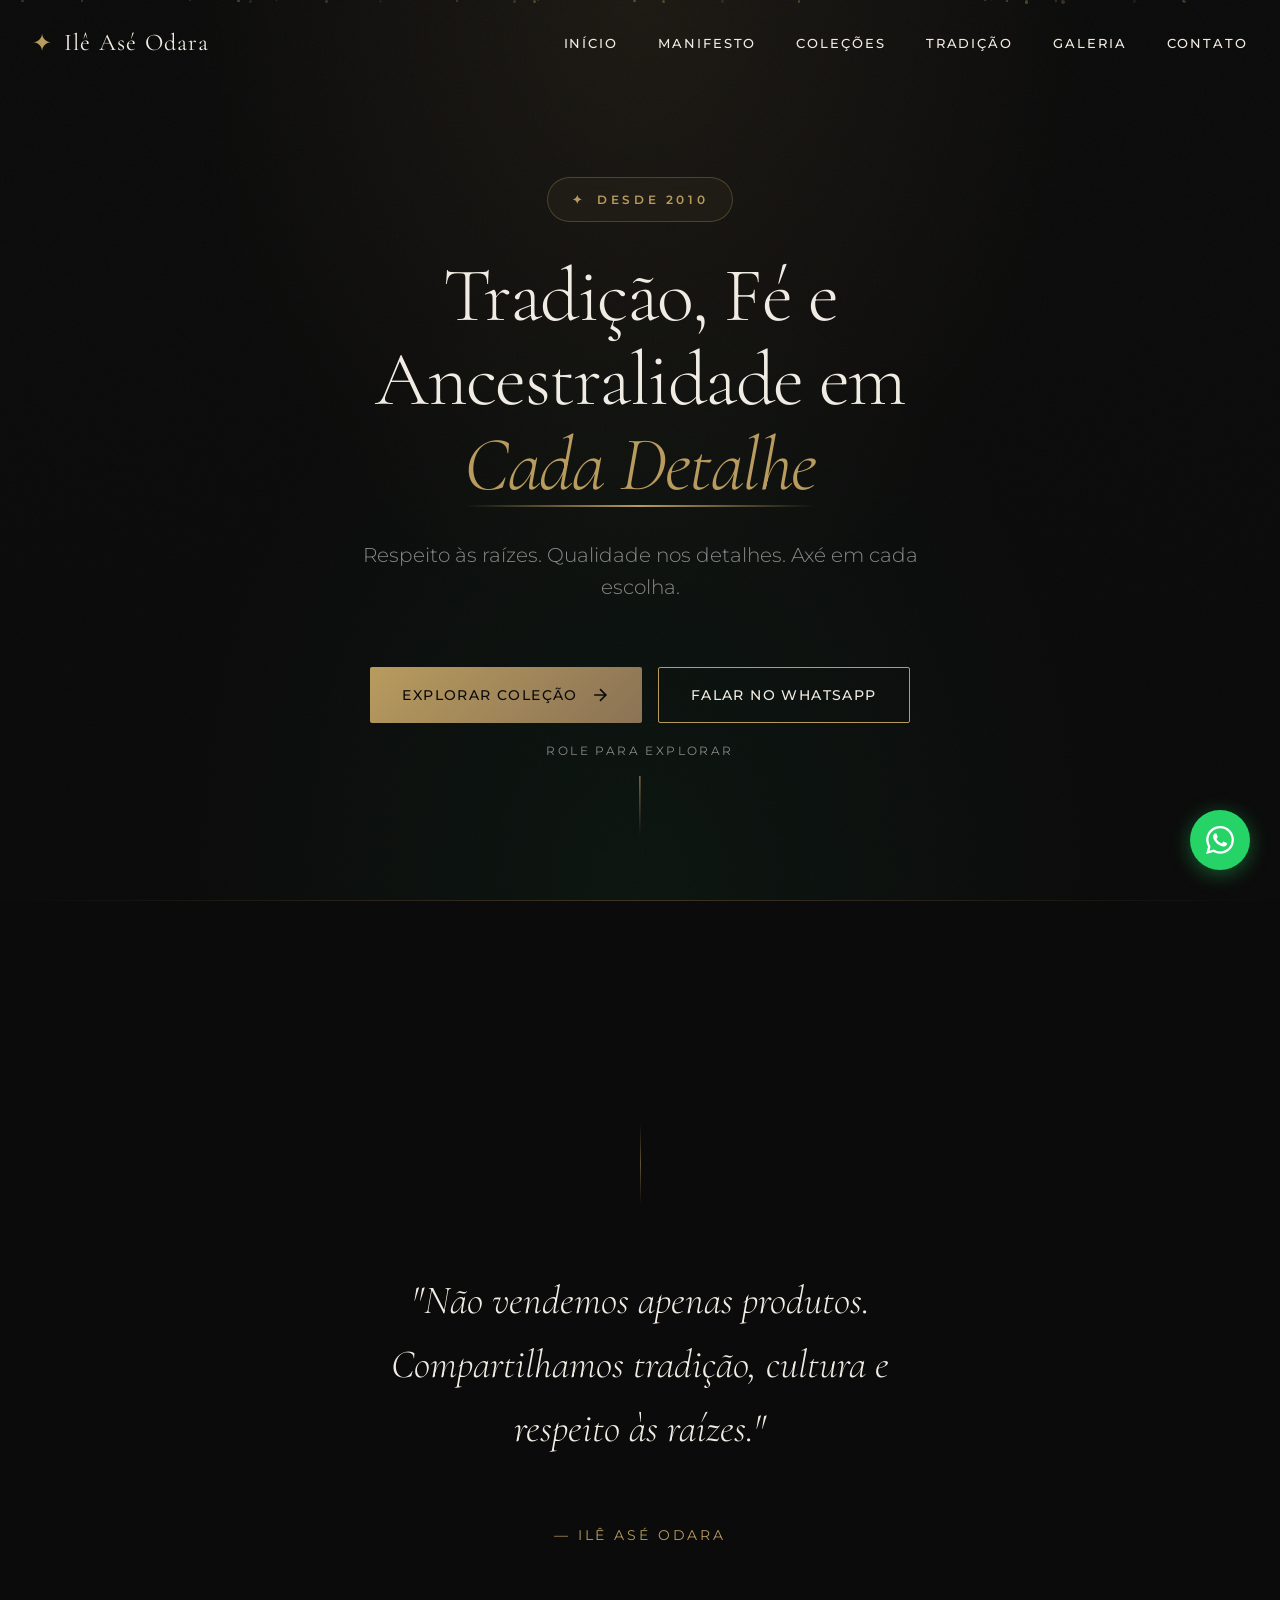
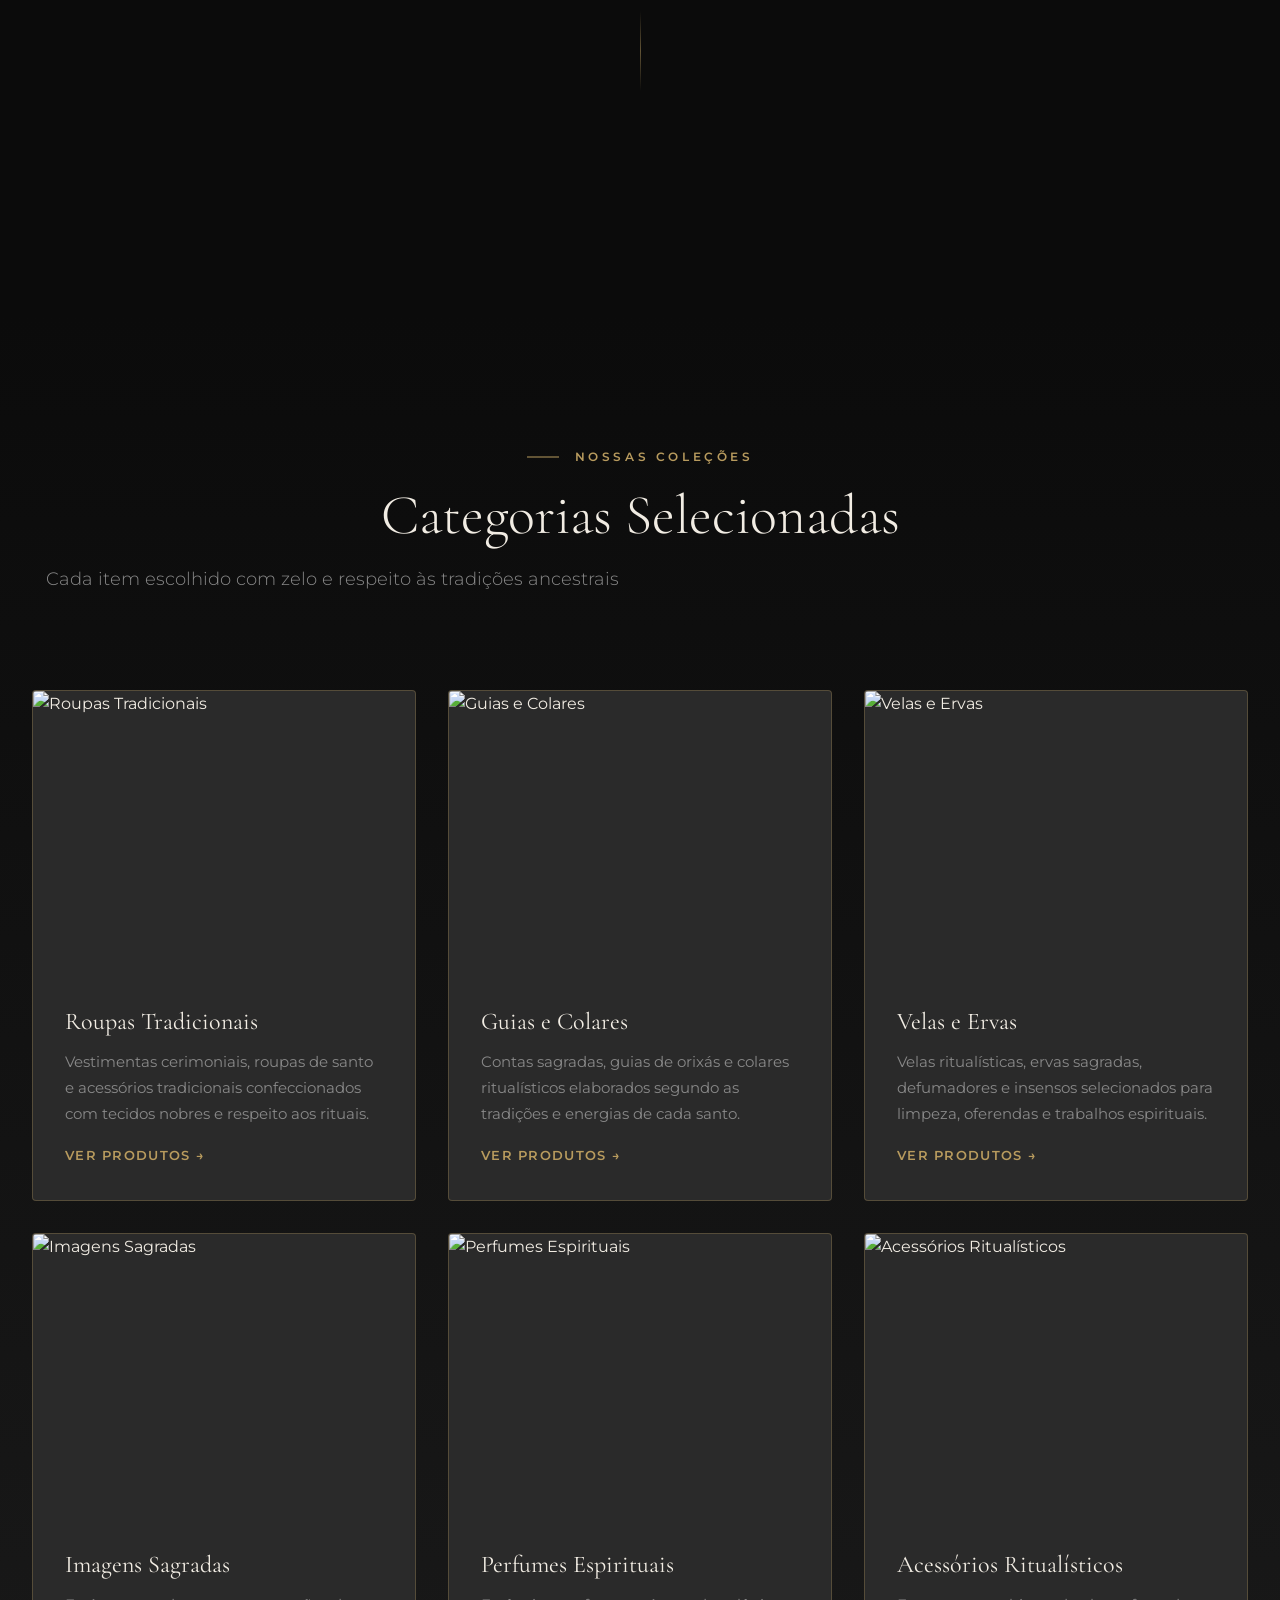
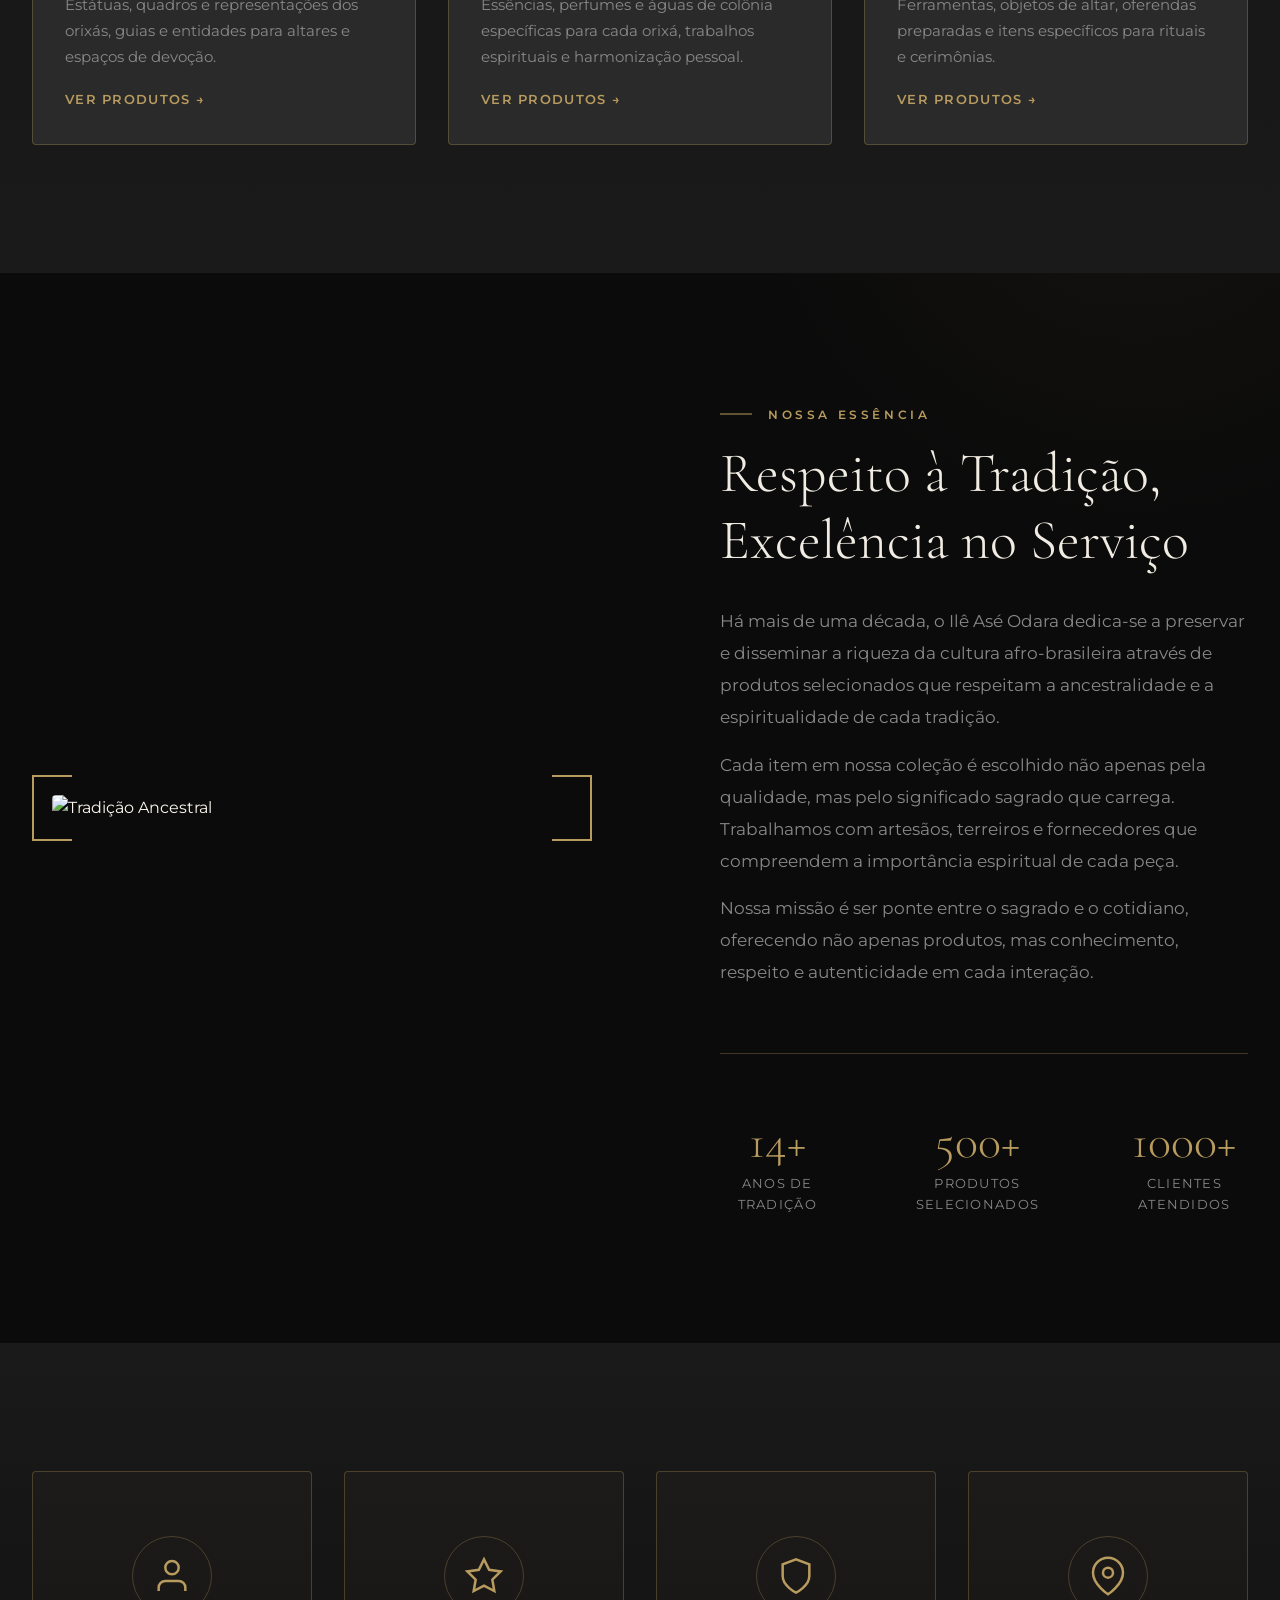
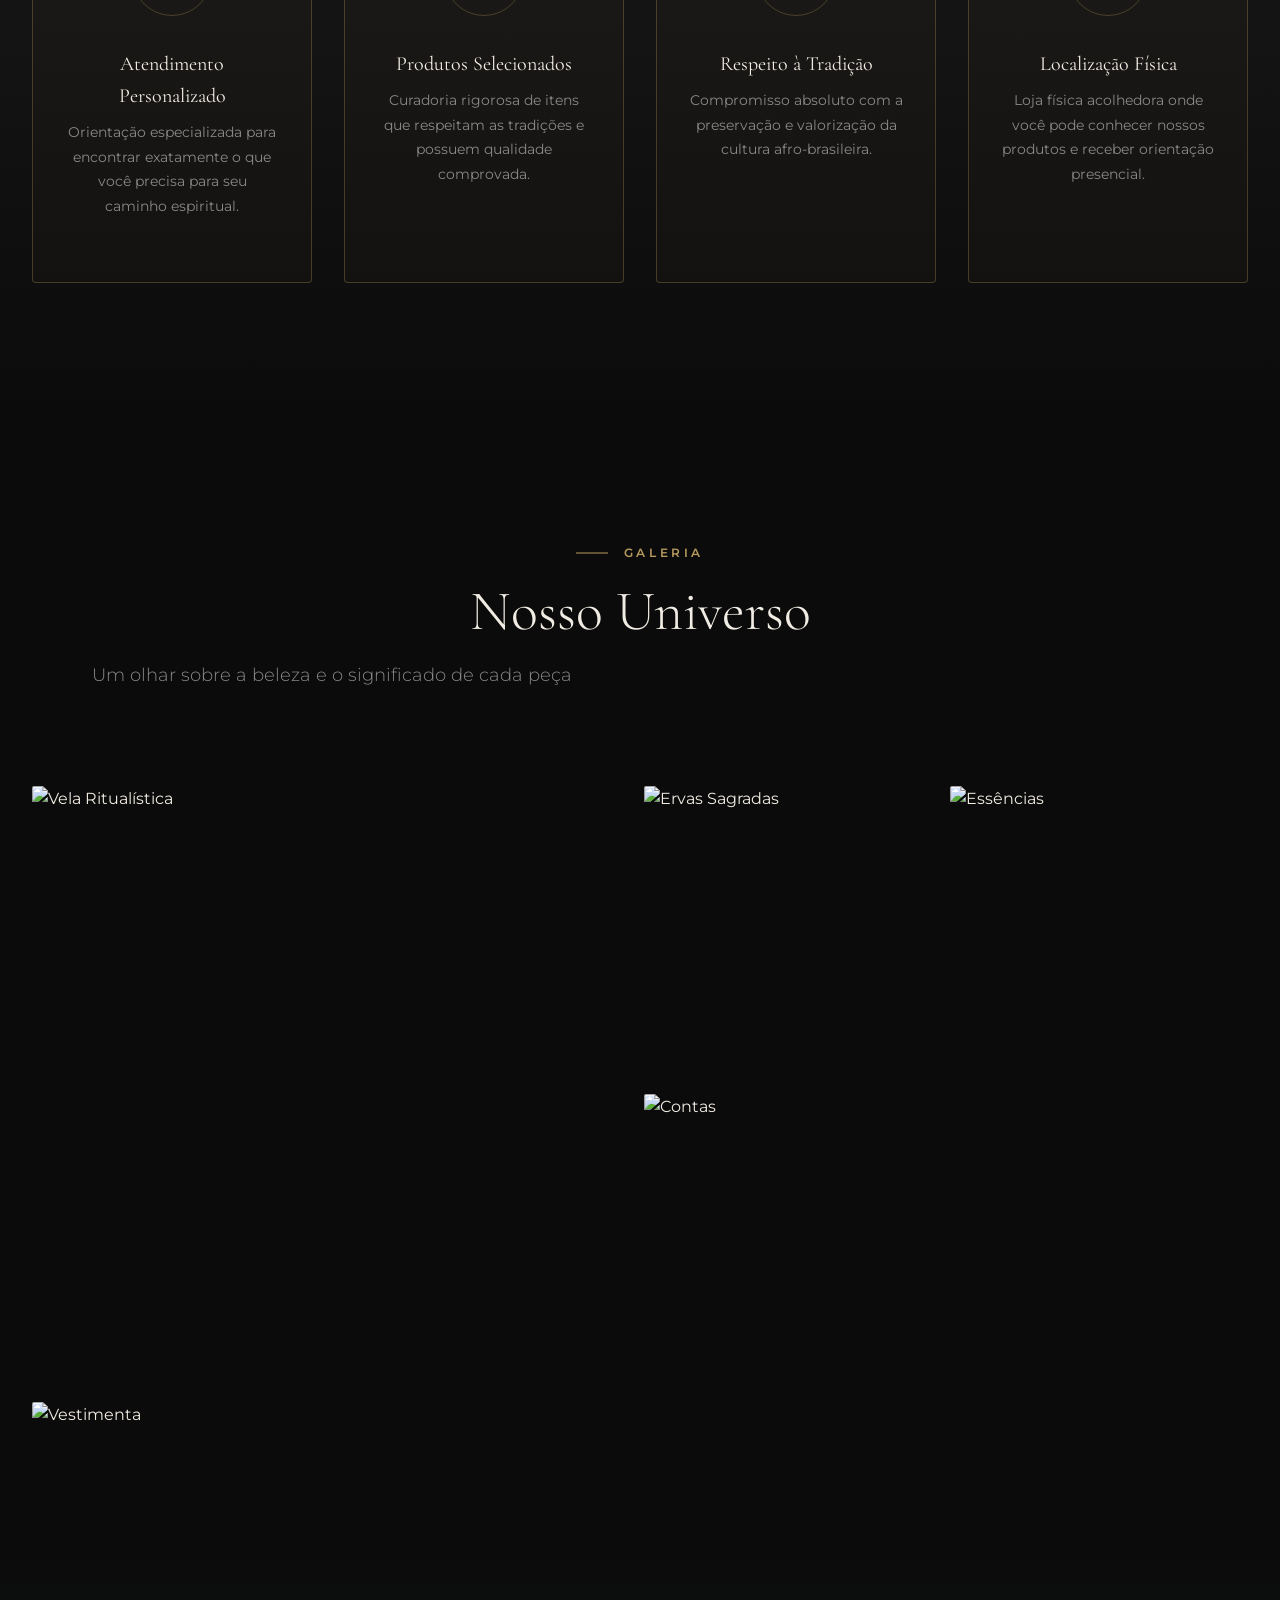
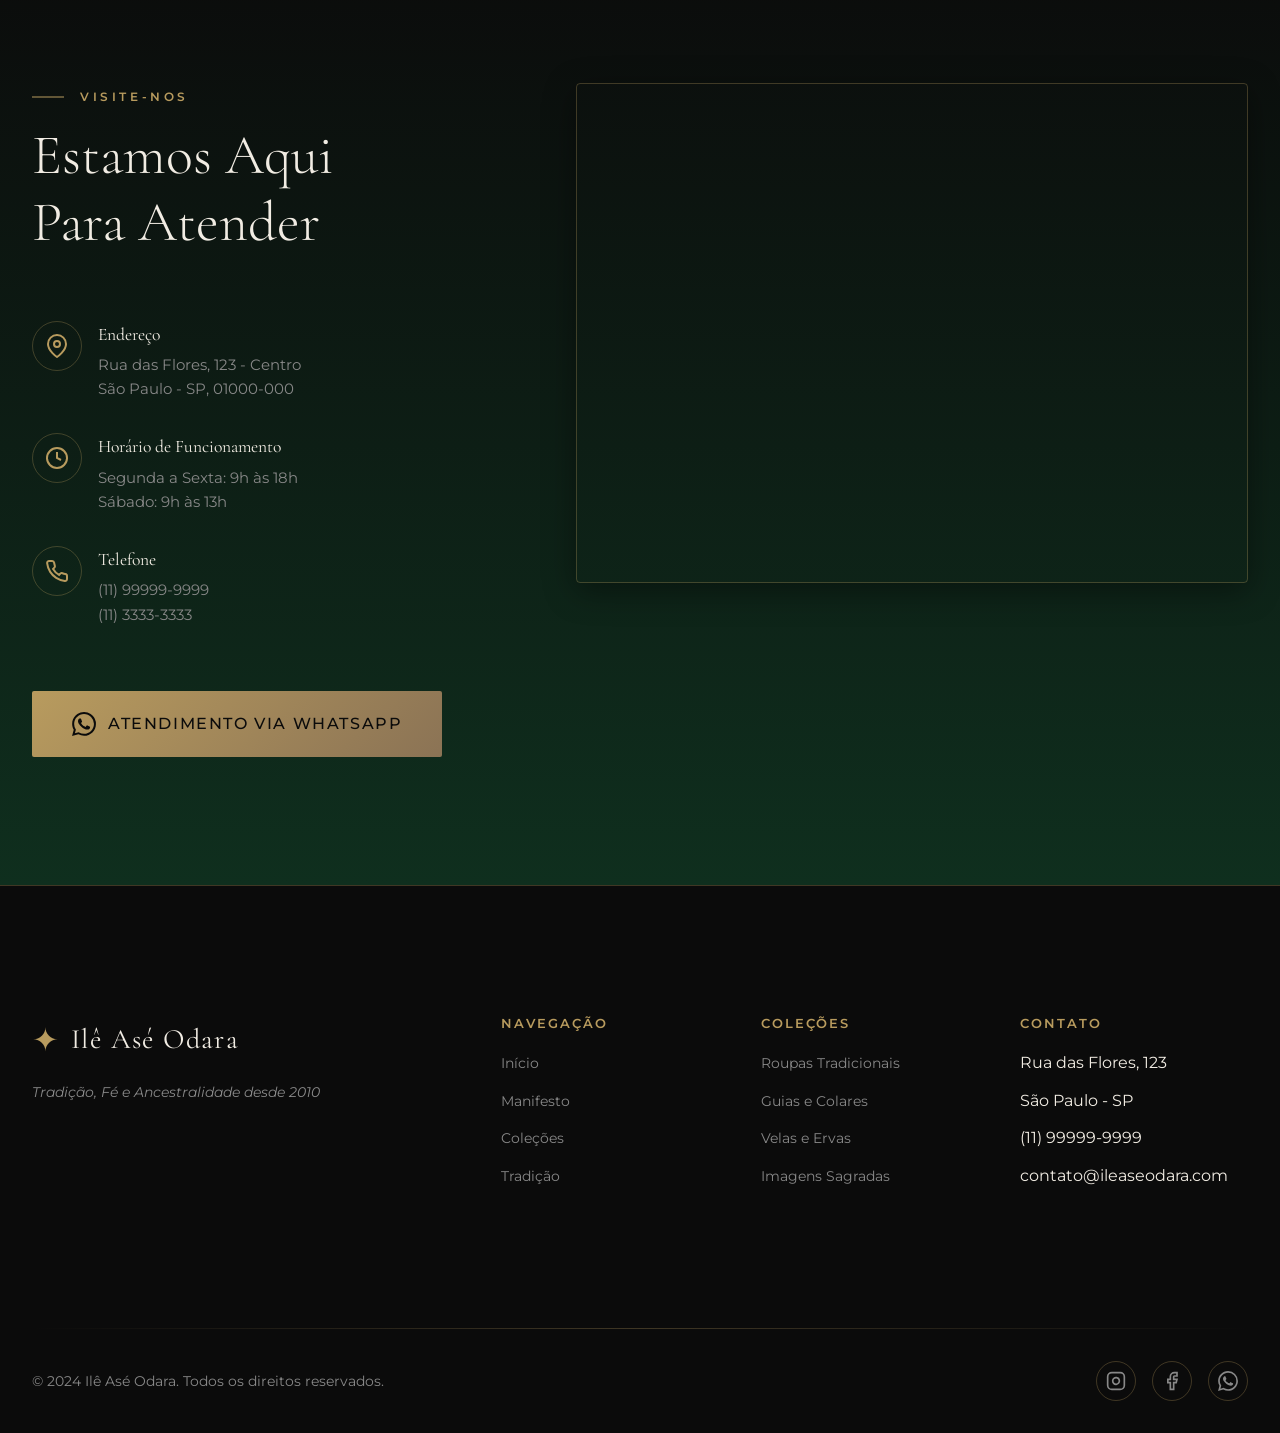
==== index.html @ 00fc136f "Ilê Asé Odara website" ====
<!DOCTYPE html>
<html lang="pt-BR">
<head>
    <meta charset="UTF-8">
    <meta name="viewport" content="width=device-width, initial-scale=1.0">
    <title>Ilê Asé Odara | Tradição, Fé e Ancestralidade</title>
    
    <!-- Meta Tags -->
    <meta name="description" content="Tradição, Fé e Ancestralidade em cada detalhe. Artigos religiosos afro-brasileiros selecionados com respeito às raízes.">
    <meta name="keywords" content="artigos religiosos, afro-brasileiro, candomblé, umbanda, terreiro, guias, velas, ervas">
    
    <!-- Fonts -->
    <link rel="preconnect" href="https://fonts.googleapis.com">
    <link rel="preconnect" href="https://fonts.gstatic.com" crossorigin>
    <link href="https://fonts.googleapis.com/css2?family=Cormorant+Garamond:ital,wght@0,300;0,400;0,600;1,400&family=Montserrat:wght@300;400;500;600&display=swap" rel="stylesheet">
    
    <!-- CSS -->
    <link rel="stylesheet" href="style.css">
    
    <!-- Favicon -->
    <link rel="icon" type="image/svg+xml" href="data:image/svg+xml,<svg xmlns='http://www.w3.org/2000/svg' viewBox='0 0 100 100'><text y='.9em' font-size='90'>🕯️</text></svg>">
</head>
<body>
    <!-- Navbar -->
    <nav class="navbar" id="navbar">
        <div class="nav-container">
            <a href="#" class="nav-logo">
                <span class="logo-icon">✦</span>
                <span class="logo-text">Ilê Asé Odara</span>
            </a>
            
            <ul class="nav-menu" id="navMenu">
                <li><a href="#home" class="nav-link">Início</a></li>
                <li><a href="#manifesto" class="nav-link">Manifesto</a></li>
                <li><a href="#colecoes" class="nav-link">Coleções</a></li>
                <li><a href="#tradicao" class="nav-link">Tradição</a></li>
                <li><a href="#galeria" class="nav-link">Galeria</a></li>
                <li><a href="#contato" class="nav-link">Contato</a></li>
            </ul>
            
            <button class="nav-toggle" id="navToggle" aria-label="Menu">
                <span class="hamburger"></span>
            </button>
        </div>
    </nav>

    <!-- Hero Section -->
    <section class="hero" id="home">
        <div class="hero-particles" id="particles"></div>
        <div class="hero-overlay"></div>
        
        <div class="hero-content">
            <div class="hero-badge">
                <span>✦</span>
                <span>Desde 2010</span>
            </div>
            
            <h1 class="hero-title">
                Tradição, Fé e<br>
                Ancestralidade em<br>
                <span class="highlight">Cada Detalhe</span>
            </h1>
            
            <p class="hero-subtitle">
                Respeito às raízes. Qualidade nos detalhes. Axé em cada escolha.
            </p>
            
            <div class="hero-buttons">
                <a href="#colecoes" class="btn btn-primary">
                    <span>Explorar Coleção</span>
                    <svg width="20" height="20" viewBox="0 0 24 24" fill="none" stroke="currentColor" stroke-width="2">
                        <path d="M5 12h14M12 5l7 7-7 7"/>
                    </svg>
                </a>
                <a href="https://wa.me/5511999999999?text=Olá,%20gostaria%20de%20saber%20mais%20sobre%20os%20produtos%20da%20Ilê%20Asé%20Odara" class="btn btn-secondary" target="_blank">
                    <span>Falar no WhatsApp</span>
                </a>
            </div>
        </div>
        
        <div class="hero-scroll">
            <span>Role para explorar</span>
            <div class="scroll-line"></div>
        </div>
    </section>

    <!-- Manifesto Section -->
    <section class="manifesto" id="manifesto">
        <div class="container">
            <div class="manifesto-content">
                <div class="manifesto-line"></div>
                
                <blockquote class="manifesto-text">
                    "Não vendemos apenas produtos.<br>
                    Compartilhamos tradição, cultura e<br>
                    respeito às raízes."
                </blockquote>
                
                <div class="manifesto-signature">
                    <span>— Ilê Asé Odara</span>
                </div>
                
                <div class="manifesto-line"></div>
            </div>
        </div>
    </section>

    <!-- Coleções Section -->
    <section class="colecoes" id="colecoes">
        <div class="container">
            <div class="section-header">
                <span class="section-label">Nossas Coleções</span>
                <h2 class="section-title">Categorias Selecionadas</h2>
                <p class="section-desc">Cada item escolhido com zelo e respeito às tradições ancestrais</p>
            </div>
            
            <div class="colecoes-grid">
                <!-- Card 1 -->
                <article class="colecao-card" data-product="Roupas Tradicionais">
                    <div class="card-image">
                        <img src="https://images.unsplash.com/photo-1595407753234-0882f1e77954?w=800&auto=format&fit=crop&q=80" alt="Roupas Tradicionais">
                        <div class="card-overlay">
                            <button class="card-btn" onclick="openWhatsApp('Roupas Tradicionais')">
                                Consultar Disponibilidade
                            </button>
                        </div>
                    </div>
                    <div class="card-content">
                        <h3>Roupas Tradicionais</h3>
                        <p>Vestimentas cerimoniais, roupas de santo e acessórios tradicionais confeccionados com tecidos nobres e respeito aos rituais.</p>
                        <span class="card-link">Ver produtos →</span>
                    </div>
                </article>

                <!-- Card 2 -->
                <article class="colecao-card" data-product="Guias e Colares">
                    <div class="card-image">
                        <img src="https://images.unsplash.com/photo-1611591437281-460bfbe1220a?w=800&auto=format&fit=crop&q=80" alt="Guias e Colares">
                        <div class="card-overlay">
                            <button class="card-btn" onclick="openWhatsApp('Guias e Colares')">
                                Consultar Disponibilidade
                            </button>
                        </div>
                    </div>
                    <div class="card-content">
                        <h3>Guias e Colares</h3>
                        <p>Contas sagradas, guias de orixás e colares ritualísticos elaborados segundo as tradições e energias de cada santo.</p>
                        <span class="card-link">Ver produtos →</span>
                    </div>
                </article>

                <!-- Card 3 -->
                <article class="colecao-card" data-product="Velas e Ervas">
                    <div class="card-image">
                        <img src="https://images.unsplash.com/photo-1602607688737-cef3c33bd608?w=800&auto=format&fit=crop&q=80" alt="Velas e Ervas">
                        <div class="card-overlay">
                            <button class="card-btn" onclick="openWhatsApp('Velas e Ervas')">
                                Consultar Disponibilidade
                            </button>
                        </div>
                    </div>
                    <div class="card-content">
                        <h3>Velas e Ervas</h3>
                        <p>Velas ritualísticas, ervas sagradas, defumadores e insensos selecionados para limpeza, oferendas e trabalhos espirituais.</p>
                        <span class="card-link">Ver produtos →</span>
                    </div>
                </article>

                <!-- Card 4 -->
                <article class="colecao-card" data-product="Imagens Sagradas">
                    <div class="card-image">
                        <img src="https://images.unsplash.com/photo-1544967082-d9d25d867d66?w=800&auto=format&fit=crop&q=80" alt="Imagens Sagradas">
                        <div class="card-overlay">
                            <button class="card-btn" onclick="openWhatsApp('Imagens Sagradas')">
                                Consultar Disponibilidade
                            </button>
                        </div>
                    </div>
                    <div class="card-content">
                        <h3>Imagens Sagradas</h3>
                        <p>Estátuas, quadros e representações dos orixás, guias e entidades para altares e espaços de devoção.</p>
                        <span class="card-link">Ver produtos →</span>
                    </div>
                </article>

                <!-- Card 5 -->
                <article class="colecao-card" data-product="Perfumes Espirituais">
                    <div class="card-image">
                        <img src="https://images.unsplash.com/photo-1594035910387-fea47794261f?w=800&auto=format&fit=crop&q=80" alt="Perfumes Espirituais">
                        <div class="card-overlay">
                            <button class="card-btn" onclick="openWhatsApp('Perfumes Espirituais')">
                                Consultar Disponibilidade
                            </button>
                        </div>
                    </div>
                    <div class="card-content">
                        <h3>Perfumes Espirituais</h3>
                        <p>Essências, perfumes e águas de colônia específicas para cada orixá, trabalhos espirituais e harmonização pessoal.</p>
                        <span class="card-link">Ver produtos →</span>
                    </div>
                </article>

                <!-- Card 6 -->
                <article class="colecao-card" data-product="Acessórios Ritualísticos">
                    <div class="card-image">
                        <img src="https://images.unsplash.com/photo-1612817288484-6f916006741a?w=800&auto=format&fit=crop&q=80" alt="Acessórios Ritualísticos">
                        <div class="card-overlay">
                            <button class="card-btn" onclick="openWhatsApp('Acessórios Ritualísticos')">
                                Consultar Disponibilidade
                            </button>
                        </div>
                    </div>
                    <div class="card-content">
                        <h3>Acessórios Ritualísticos</h3>
                        <p>Ferramentas, objetos de altar, oferendas preparadas e itens específicos para rituais e cerimônias.</p>
                        <span class="card-link">Ver produtos →</span>
                    </div>
                </article>
            </div>
        </div>
    </section>

    <!-- Tradição Section -->
    <section class="tradicao" id="tradicao">
        <div class="container">
            <div class="tradicao-grid">
                <div class="tradicao-image">
                    <div class="image-frame">
                        <img src="https://images.unsplash.com/photo-1518495973542-4542c06a5843?w=800&auto=format&fit=crop&q=80" alt="Tradição Ancestral">
                        <div class="frame-corner top-left"></div>
                        <div class="frame-corner top-right"></div>
                        <div class="frame-corner bottom-left"></div>
                        <div class="frame-corner bottom-right"></div>
                    </div>
                </div>
                
                <div class="tradicao-content">
                    <span class="section-label">Nossa Essência</span>
                    <h2 class="section-title">Respeito à Tradição,<br>Excelência no Serviço</h2>
                    
                    <div class="tradicao-text">
                        <p>
                            Há mais de uma década, o Ilê Asé Odara dedica-se a preservar e disseminar a riqueza da cultura afro-brasileira através de produtos selecionados que respeitam a ancestralidade e a espiritualidade de cada tradição.
                        </p>
                        <p>
                            Cada item em nossa coleção é escolhido não apenas pela qualidade, mas pelo significado sagrado que carrega. Trabalhamos com artesãos, terreiros e fornecedores que compreendem a importância espiritual de cada peça.
                        </p>
                        <p>
                            Nossa missão é ser ponte entre o sagrado e o cotidiano, oferecendo não apenas produtos, mas conhecimento, respeito e autenticidade em cada interação.
                        </p>
                    </div>
                    
                    <div class="tradicao-stats">
                        <div class="stat-item">
                            <span class="stat-number">14+</span>
                            <span class="stat-label">Anos de Tradição</span>
                        </div>
                        <div class="stat-item">
                            <span class="stat-number">500+</span>
                            <span class="stat-label">Produtos Selecionados</span>
                        </div>
                        <div class="stat-item">
                            <span class="stat-number">1000+</span>
                            <span class="stat-label">Clientes Atendidos</span>
                        </div>
                    </div>
                </div>
            </div>
        </div>
    </section>

    <!-- Diferenciais Section -->
    <section class="diferenciais">
        <div class="container">
            <div class="diferenciais-grid">
                <div class="diferencial-item">
                    <div class="diferencial-icon">
                        <svg width="40" height="40" viewBox="0 0 24 24" fill="none" stroke="currentColor" stroke-width="1.5">
                            <path d="M20 21v-2a4 4 0 0 0-4-4H8a4 4 0 0 0-4 4v2"></path>
                            <circle cx="12" cy="7" r="4"></circle>
                        </svg>
                    </div>
                    <h3>Atendimento Personalizado</h3>
                    <p>Orientação especializada para encontrar exatamente o que você precisa para seu caminho espiritual.</p>
                </div>

                <div class="diferencial-item">
                    <div class="diferencial-icon">
                        <svg width="40" height="40" viewBox="0 0 24 24" fill="none" stroke="currentColor" stroke-width="1.5">
                            <polygon points="12 2 15.09 8.26 22 9.27 17 14.14 18.18 21.02 12 17.77 5.82 21.02 7 14.14 2 9.27 8.91 8.26 12 2"></polygon>
                        </svg>
                    </div>
                    <h3>Produtos Selecionados</h3>
                    <p>Curadoria rigorosa de itens que respeitam as tradições e possuem qualidade comprovada.</p>
                </div>

                <div class="diferencial-item">
                    <div class="diferencial-icon">
                        <svg width="40" height="40" viewBox="0 0 24 24" fill="none" stroke="currentColor" stroke-width="1.5">
                            <path d="M12 22s8-4 8-10V5l-8-3-8 3v7c0 6 8 10 8 10z"></path>
                        </svg>
                    </div>
                    <h3>Respeito à Tradição</h3>
                    <p>Compromisso absoluto com a preservação e valorização da cultura afro-brasileira.</p>
                </div>

                <div class="diferencial-item">
                    <div class="diferencial-icon">
                        <svg width="40" height="40" viewBox="0 0 24 24" fill="none" stroke="currentColor" stroke-width="1.5">
                            <path d="M21 10c0 7-9 13-9 13s-9-6-9-13a9 9 0 0 1 18 0z"></path>
                            <circle cx="12" cy="10" r="3"></circle>
                        </svg>
                    </div>
                    <h3>Localização Física</h3>
                    <p>Loja física acolhedora onde você pode conhecer nossos produtos e receber orientação presencial.</p>
                </div>
            </div>
        </div>
    </section>

    <!-- Galeria Section -->
    <section class="galeria" id="galeria">
        <div class="container">
            <div class="section-header">
                <span class="section-label">Galeria</span>
                <h2 class="section-title">Nosso Universo</h2>
                <p class="section-desc">Um olhar sobre a beleza e o significado de cada peça</p>
            </div>
            
            <div class="galeria-grid">
                <div class="galeria-item large">
                    <img src="https://images.unsplash.com/photo-1602607688737-cef3c33bd608?w=800&auto=format&fit=crop&q=80" alt="Vela Ritualística">
                    <div class="galeria-overlay">
                        <span class="galeria-title">Velas de Oferenda</span>
                    </div>
                </div>
                
                <div class="galeria-item">
                    <img src="https://images.unsplash.com/photo-1612817288484-6f916006741a?w=600&auto=format&fit=crop&q=80" alt="Ervas Sagradas">
                    <div class="galeria-overlay">
                        <span class="galeria-title">Ervas Sagradas</span>
                    </div>
                </div>
                
                <div class="galeria-item">
                    <img src="https://images.unsplash.com/photo-1594035910387-fea47794261f?w=600&auto=format&fit=crop&q=80" alt="Essências">
                    <div class="galeria-overlay">
                        <span class="galeria-title">Essências</span>
                    </div>
                </div>
                
                <div class="galeria-item">
                    <img src="https://images.unsplash.com/photo-1611591437281-460bfbe1220a?w=600&auto=format&fit=crop&q=80" alt="Contas">
                    <div class="galeria-overlay">
                        <span class="galeria-title">Contas Sagradas</span>
                    </div>
                </div>
                
                <div class="galeria-item large">
                    <img src="https://images.unsplash.com/photo-1595407753234-0882f1e77954?w=800&auto=format&fit=crop&q=80" alt="Vestimenta">
                    <div class="galeria-overlay">
                        <span class="galeria-title">Vestimentas Cerimoniais</span>
                    </div>
                </div>
            </div>
        </div>
    </section>

    <!-- Contato Section -->
    <section class="contato" id="contato">
        <div class="container">
            <div class="contato-grid">
                <div class="contato-info">
                    <span class="section-label">Visite-nos</span>
                    <h2 class="section-title">Estamos Aqui<br>Para Atender</h2>
                    
                    <div class="info-list">
                        <div class="info-item">
                            <div class="info-icon">
                                <svg width="24" height="24" viewBox="0 0 24 24" fill="none" stroke="currentColor" stroke-width="2">
                                    <path d="M21 10c0 7-9 13-9 13s-9-6-9-13a9 9 0 0 1 18 0z"></path>
                                    <circle cx="12" cy="10" r="3"></circle>
                                </svg>
                            </div>
                            <div class="info-content">
                                <h4>Endereço</h4>
                                <p>Rua das Flores, 123 - Centro<br>São Paulo - SP, 01000-000</p>
                            </div>
                        </div>
                        
                        <div class="info-item">
                            <div class="info-icon">
                                <svg width="24" height="24" viewBox="0 0 24 24" fill="none" stroke="currentColor" stroke-width="2">
                                    <circle cx="12" cy="12" r="10"></circle>
                                    <polyline points="12 6 12 12 16 14"></polyline>
                                </svg>
                            </div>
                            <div class="info-content">
                                <h4>Horário de Funcionamento</h4>
                                <p>Segunda a Sexta: 9h às 18h<br>Sábado: 9h às 13h</p>
                            </div>
                        </div>
                        
                        <div class="info-item">
                            <div class="info-icon">
                                <svg width="24" height="24" viewBox="0 0 24 24" fill="none" stroke="currentColor" stroke-width="2">
                                    <path d="M22 16.92v3a2 2 0 0 1-2.18 2 19.79 19.79 0 0 1-8.63-3.07 19.5 19.5 0 0 1-6-6 19.79 19.79 0 0 1-3.07-8.67A2 2 0 0 1 4.11 2h3a2 2 0 0 1 2 1.72 12.84 12.84 0 0 0 .7 2.81 2 2 0 0 1-.45 2.11L8.09 9.91a16 16 0 0 0 6 6l1.27-1.27a2 2 0 0 1 2.11-.45 12.84 12.84 0 0 0 2.81.7A2 2 0 0 1 22 16.92z"></path>
                                </svg>
                            </div>
                            <div class="info-content">
                                <h4>Telefone</h4>
                                <p>(11) 99999-9999<br>(11) 3333-3333</p>
                            </div>
                        </div>
                    </div>
                    
                    <a href="https://wa.me/5511999999999" class="btn btn-primary btn-large" target="_blank">
                        <svg width="24" height="24" viewBox="0 0 24 24" fill="currentColor">
                            <path d="M17.472 14.382c-.297-.149-1.758-.867-2.03-.967-.273-.099-.471-.148-.67.15-.197.297-.767.966-.94 1.164-.173.199-.347.223-.644.075-.297-.15-1.255-.463-2.39-1.475-.883-.788-1.48-1.761-1.653-2.059-.173-.297-.018-.458.13-.606.134-.133.298-.347.446-.52.149-.174.198-.298.298-.497.099-.198.05-.371-.025-.52-.075-.149-.669-1.612-.916-2.207-.242-.579-.487-.5-.669-.51-.173-.008-.371-.01-.57-.01-.198 0-.52.074-.792.372-.272.297-1.04 1.016-1.04 2.479 0 1.462 1.065 2.875 1.213 3.074.149.198 2.096 3.2 5.077 4.487.709.306 1.262.489 1.694.625.712.227 1.36.195 1.871.118.571-.085 1.758-.719 2.006-1.413.248-.694.248-1.289.173-1.413-.074-.124-.272-.198-.57-.347m-5.421 7.403h-.004a9.87 9.87 0 01-5.031-1.378l-.361-.214-3.741.982.998-3.648-.235-.374a9.86 9.86 0 01-1.51-5.26c.001-5.45 4.436-9.884 9.888-9.884 2.64 0 5.122 1.03 6.988 2.898a9.825 9.825 0 012.893 6.994c-.003 5.45-4.437 9.884-9.885 9.884m8.413-18.297A11.815 11.815 0 0012.05 0C5.495 0 .16 5.335.157 11.892c0 2.096.547 4.142 1.588 5.945L.057 24l6.305-1.654a11.882 11.882 0 005.683 1.448h.005c6.554 0 11.89-5.335 11.893-11.893a11.821 11.821 0 00-3.48-8.413Z"/>
                        </svg>
                        <span>Atendimento via WhatsApp</span>
                    </a>
                </div>
                
                <div class="contato-map">
                    <iframe 
                        src="https://www.google.com/maps/embed?pb=!1m18!1m12!1m3!1d3657.197!2d-46.65!3d-23.55!2m3!1f0!2f0!3f0!3m2!1i1024!2i768!4f13.1!3m3!1m2!1s0x0%3A0x0!2zMjPCsDMzJzAwLjAiUyA0NsKwMzknMDAuMCJX!5e0!3m2!1spt-BR!2sbr!4v1234567890" 
                        width="100%" 
                        height="100%" 
                        style="border:0;" 
                        allowfullscreen="" 
                        loading="lazy" 
                        referrerpolicy="no-referrer-when-downgrade">
                    </iframe>
                </div>
            </div>
        </div>
    </section>

    <!-- Footer -->
    <footer class="footer">
        <div class="container">
            <div class="footer-content">
                <div class="footer-brand">
                    <div class="footer-logo">
                        <span class="logo-icon">✦</span>
                        <span class="logo-text">Ilê Asé Odara</span>
                    </div>
                    <p class="footer-tagline">Tradição, Fé e Ancestralidade desde 2010</p>
                </div>
                
                <div class="footer-links">
                    <div class="footer-col">
                        <h4>Navegação</h4>
                        <ul>
                            <li><a href="#home">Início</a></li>
                            <li><a href="#manifesto">Manifesto</a></li>
                            <li><a href="#colecoes">Coleções</a></li>
                            <li><a href="#tradicao">Tradição</a></li>
                        </ul>
                    </div>
                    
                    <div class="footer-col">
                        <h4>Coleções</h4>
                        <ul>
                            <li><a href="#colecoes">Roupas Tradicionais</a></li>
                            <li><a href="#colecoes">Guias e Colares</a></li>
                            <li><a href="#colecoes">Velas e Ervas</a></li>
                            <li><a href="#colecoes">Imagens Sagradas</a></li>
                        </ul>
                    </div>
                    
                    <div class="footer-col">
                        <h4>Contato</h4>
                        <ul>
                            <li>Rua das Flores, 123</li>
                            <li>São Paulo - SP</li>
                            <li>(11) 99999-9999</li>
                            <li>contato@ileaseodara.com</li>
                        </ul>
                    </div>
                </div>
            </div>
            
            <div class="footer-bottom">
                <div class="footer-line"></div>
                <div class="footer-credits">
                    <p>&copy; 2024 Ilê Asé Odara. Todos os direitos reservados.</p>
                    <div class="footer-social">
                        <a href="#" aria-label="Instagram">
                            <svg width="20" height="20" viewBox="0 0 24 24" fill="none" stroke="currentColor" stroke-width="2">
                                <rect x="2" y="2" width="20" height="20" rx="5" ry="5"></rect>
                                <path d="M16 11.37A4 4 0 1 1 12.63 8 4 4 0 0 1 16 11.37z"></path>
                                <line x1="17.5" y1="6.5" x2="17.51" y2="6.5"></line>
                            </svg>
                        </a>
                        <a href="#" aria-label="Facebook">
                            <svg width="20" height="20" viewBox="0 0 24 24" fill="none" stroke="currentColor" stroke-width="2">
                                <path d="M18 2h-3a5 5 0 0 0-5 5v3H7v4h3v8h4v-8h3l1-4h-4V7a1 1 0 0 1 1-1h3z"></path>
                            </svg>
                        </a>
                        <a href="#" aria-label="WhatsApp">
                            <svg width="20" height="20" viewBox="0 0 24 24" fill="currentColor">
                                <path d="M17.472 14.382c-.297-.149-1.758-.867-2.03-.967-.273-.099-.471-.148-.67.15-.197.297-.767.966-.94 1.164-.173.199-.347.223-.644.075-.297-.15-1.255-.463-2.39-1.475-.883-.788-1.48-1.761-1.653-2.059-.173-.297-.018-.458.13-.606.134-.133.298-.347.446-.52.149-.174.198-.298.298-.497.099-.198.05-.371-.025-.52-.075-.149-.669-1.612-.916-2.207-.242-.579-.487-.5-.669-.51-.173-.008-.371-.01-.57-.01-.198 0-.52.074-.792.372-.272.297-1.04 1.016-1.04 2.479 0 1.462 1.065 2.875 1.213 3.074.149.198 2.096 3.2 5.077 4.487.709.306 1.262.489 1.694.625.712.227 1.36.195 1.871.118.571-.085 1.758-.719 2.006-1.413.248-.694.248-1.289.173-1.413-.074-.124-.272-.198-.57-.347m-5.421 7.403h-.004a9.87 9.87 0 01-5.031-1.378l-.361-.214-3.741.982.998-3.648-.235-.374a9.86 9.86 0 01-1.51-5.26c.001-5.45 4.436-9.884 9.888-9.884 2.64 0 5.122 1.03 6.988 2.898a9.825 9.825 0 012.893 6.994c-.003 5.45-4.437 9.884-9.885 9.884m8.413-18.297A11.815 11.815 0 0012.05 0C5.495 0 .16 5.335.157 11.892c0 2.096.547 4.142 1.588 5.945L.057 24l6.305-1.654a11.882 11.882 0 005.683 1.448h.005c6.554 0 11.89-5.335 11.893-11.893a11.821 11.821 0 00-3.48-8.413Z"/>
                            </svg>
                        </a>
                    </div>
                </div>
            </div>
        </div>
    </footer>

    <!-- WhatsApp Float Button -->
    <a href="https://wa.me/5511999999999" class="whatsapp-float" target="_blank" aria-label="WhatsApp">
        <svg width="28" height="28" viewBox="0 0 24 24" fill="currentColor">
            <path d="M17.472 14.382c-.297-.149-1.758-.867-2.03-.967-.273-.099-.471-.148-.67.15-.197.297-.767.966-.94 1.164-.173.199-.347.223-.644.075-.297-.15-1.255-.463-2.39-1.475-.883-.788-1.48-1.761-1.653-2.059-.173-.297-.018-.458.13-.606.134-.133.298-.347.446-.52.149-.174.198-.298.298-.497.099-.198.05-.371-.025-.52-.075-.149-.669-1.612-.916-2.207-.242-.579-.487-.5-.669-.51-.173-.008-.371-.01-.57-.01-.198 0-.52.074-.792.372-.272.297-1.04 1.016-1.04 2.479 0 1.462 1.065 2.875 1.213 3.074.149.198 2.096 3.2 5.077 4.487.709.306 1.262.489 1.694.625.712.227 1.36.195 1.871.118.571-.085 1.758-.719 2.006-1.413.248-.694.248-1.289.173-1.413-.074-.124-.272-.198-.57-.347m-5.421 7.403h-.004a9.87 9.87 0 01-5.031-1.378l-.361-.214-3.741.982.998-3.648-.235-.374a9.86 9.86 0 01-1.51-5.26c.001-5.45 4.436-9.884 9.888-9.884 2.64 0 5.122 1.03 6.988 2.898a9.825 9.825 0 012.893 6.994c-.003 5.45-4.437 9.884-9.885 9.884m8.413-18.297A11.815 11.815 0 0012.05 0C5.495 0 .16 5.335.157 11.892c0 2.096.547 4.142 1.588 5.945L.057 24l6.305-1.654a11.882 11.882 0 005.683 1.448h.005c6.554 0 11.89-5.335 11.893-11.893a11.821 11.821 0 00-3.48-8.413Z"/>
        </svg>
    </a>

    <!-- JavaScript -->
    <script src="main.js"></script>
</body>
</html>
---- style.css ----
/* ============================================
   ILÊ ASÉ ODARA - ESTILOS PREMIUM
   ============================================ */

/* Variáveis CSS */
:root {
    /* Cores Principais */
    --color-black: #0B0B0B;
    --color-gold: #B89B5E;
    --color-gold-light: #D4B896;
    --color-gold-dark: #8B7355;
    --color-green: #0F2F1E;
    --color-red: #5C0F0F;
    --color-cream: #F1ECE3;
    --color-white: #FFFFFF;
    
    /* Cores de Apoio */
    --color-gray-dark: #1A1A1A;
    --color-gray-medium: #2A2A2A;
    --color-gray-light: #888888;
    
    /* Tipografia */
    --font-serif: 'Cormorant Garamond', Georgia, serif;
    --font-sans: 'Montserrat', -apple-system, BlinkMacSystemFont, sans-serif;
    
    /* Espaçamento */
    --space-xs: 0.5rem;
    --space-sm: 1rem;
    --space-md: 2rem;
    --space-lg: 4rem;
    --space-xl: 6rem;
    --space-2xl: 8rem;
    
    /* Transições */
    --transition-fast: 0.2s ease;
    --transition-normal: 0.4s cubic-bezier(0.4, 0, 0.2, 1);
    --transition-slow: 0.8s cubic-bezier(0.4, 0, 0.2, 1);
    
    /* Sombras */
    --shadow-sm: 0 2px 8px rgba(0, 0, 0, 0.3);
    --shadow-md: 0 8px 32px rgba(0, 0, 0, 0.4);
    --shadow-gold: 0 0 40px rgba(184, 155, 94, 0.15);
    
    /* Bordas */
    --border-gold: 1px solid rgba(184, 155, 94, 0.3);
    --border-gold-thick: 2px solid var(--color-gold);
}

/* Reset e Base */
*,
*::before,
*::after {
    margin: 0;
    padding: 0;
    box-sizing: border-box;
}

html {
    scroll-behavior: smooth;
    font-size: 16px;
}

body {
    font-family: var(--font-sans);
    background-color: var(--color-black);
    color: var(--color-cream);
    line-height: 1.6;
    overflow-x: hidden;
    -webkit-font-smoothing: antialiased;
    -moz-osx-font-smoothing: grayscale;
}

/* Seleção de Texto */
::selection {
    background-color: var(--color-gold);
    color: var(--color-black);
}

/* Scrollbar Personalizada */
::-webkit-scrollbar {
    width: 8px;
}

::-webkit-scrollbar-track {
    background: var(--color-black);
}

::-webkit-scrollbar-thumb {
    background: var(--color-gold-dark);
    border-radius: 4px;
}

::-webkit-scrollbar-thumb:hover {
    background: var(--color-gold);
}

/* Container */
.container {
    width: 100%;
    max-width: 1400px;
    margin: 0 auto;
    padding: 0 var(--space-md);
}

/* ============================================
   TIPOGRAFIA
   ============================================ */

.section-label {
    display: inline-block;
    font-family: var(--font-sans);
    font-size: 0.75rem;
    font-weight: 600;
    text-transform: uppercase;
    letter-spacing: 0.3em;
    color: var(--color-gold);
    margin-bottom: var(--space-sm);
    position: relative;
    padding-left: 3rem;
}

.section-label::before {
    content: '';
    position: absolute;
    left: 0;
    top: 50%;
    transform: translateY(-50%);
    width: 2rem;
    height: 1px;
    background: var(--color-gold);
}

.section-title {
    font-family: var(--font-serif);
    font-size: clamp(2rem, 5vw, 3.5rem);
    font-weight: 300;
    line-height: 1.2;
    color: var(--color-cream);
    margin-bottom: var(--space-sm);
}

.section-desc {
    font-size: 1.1rem;
    color: var(--color-gray-light);
    max-width: 600px;
    font-weight: 300;
}

/* ============================================
   BOTÕES
   ============================================ */

.btn {
    display: inline-flex;
    align-items: center;
    justify-content: center;
    gap: 0.75rem;
    padding: 1rem 2rem;
    font-family: var(--font-sans);
    font-size: 0.875rem;
    font-weight: 500;
    text-transform: uppercase;
    letter-spacing: 0.1em;
    text-decoration: none;
    border: none;
    cursor: pointer;
    transition: all var(--transition-normal);
    position: relative;
    overflow: hidden;
}

.btn-primary {
    background: linear-gradient(135deg, var(--color-gold) 0%, var(--color-gold-dark) 100%);
    color: var(--color-black);
    border-radius: 2px;
}

.btn-primary::before {
    content: '';
    position: absolute;
    top: 0;
    left: -100%;
    width: 100%;
    height: 100%;
    background: linear-gradient(90deg, transparent, rgba(255,255,255,0.3), transparent);
    transition: left 0.6s;
}

.btn-primary:hover {
    transform: translateY(-2px);
    box-shadow: 0 10px 30px rgba(184, 155, 94, 0.3);
}

.btn-primary:hover::before {
    left: 100%;
}

.btn-secondary {
    background: transparent;
    color: var(--color-cream);
    border: 1px solid var(--color-gold);
    border-radius: 2px;
}

.btn-secondary:hover {
    background: var(--color-gold);
    color: var(--color-black);
    transform: translateY(-2px);
}

.btn-large {
    padding: 1.25rem 2.5rem;
    font-size: 1rem;
}

/* ============================================
   NAVBAR
   ============================================ */

.navbar {
    position: fixed;
    top: 0;
    left: 0;
    width: 100%;
    z-index: 1000;
    padding: 1.5rem 0;
    transition: all var(--transition-normal);
    background: transparent;
}

.navbar.scrolled {
    background: rgba(11, 11, 11, 0.9);
    backdrop-filter: blur(20px);
    -webkit-backdrop-filter: blur(20px);
    padding: 1rem 0;
    border-bottom: var(--border-gold);
}

.nav-container {
    max-width: 1400px;
    margin: 0 auto;
    padding: 0 var(--space-md);
    display: flex;
    justify-content: space-between;
    align-items: center;
}

.nav-logo {
    display: flex;
    align-items: center;
    gap: 0.75rem;
    text-decoration: none;
    color: var(--color-cream);
    transition: opacity var(--transition-fast);
}

.nav-logo:hover {
    opacity: 0.8;
}

.logo-icon {
    font-size: 1.5rem;
    color: var(--color-gold);
}

.logo-text {
    font-family: var(--font-serif);
    font-size: 1.5rem;
    font-weight: 400;
    letter-spacing: 0.05em;
}

.nav-menu {
    display: flex;
    list-style: none;
    gap: 2.5rem;
}

.nav-link {
    font-size: 0.8rem;
    font-weight: 500;
    text-transform: uppercase;
    letter-spacing: 0.15em;
    color: var(--color-cream);
    text-decoration: none;
    position: relative;
    padding: 0.5rem 0;
    transition: color var(--transition-fast);
}

.nav-link::after {
    content: '';
    position: absolute;
    bottom: 0;
    left: 0;
    width: 0;
    height: 1px;
    background: var(--color-gold);
    transition: width var(--transition-normal);
}

.nav-link:hover {
    color: var(--color-gold);
}

.nav-link:hover::after {
    width: 100%;
}

/* Mobile Menu Toggle */
.nav-toggle {
    display: none;
    background: none;
    border: none;
    cursor: pointer;
    padding: 0.5rem;
    z-index: 1001;
}

.hamburger {
    display: block;
    width: 24px;
    height: 2px;
    background: var(--color-cream);
    position: relative;
    transition: background var(--transition-fast);
}

.hamburger::before,
.hamburger::after {
    content: '';
    position: absolute;
    width: 24px;
    height: 2px;
    background: var(--color-cream);
    transition: all var(--transition-fast);
}

.hamburger::before {
    top: -8px;
}

.hamburger::after {
    top: 8px;
}

.nav-toggle.active .hamburger {
    background: transparent;
}

.nav-toggle.active .hamburger::before {
    top: 0;
    transform: rotate(45deg);
}

.nav-toggle.active .hamburger::after {
    top: 0;
    transform: rotate(-45deg);
}

/* ============================================
   HERO SECTION
   ============================================ */

.hero {
    position: relative;
    height: 100vh;
    min-height: 700px;
    display: flex;
    align-items: center;
    justify-content: center;
    overflow: hidden;
    background: 
        radial-gradient(ellipse at top, rgba(184, 155, 94, 0.1) 0%, transparent 50%),
        radial-gradient(ellipse at bottom, rgba(15, 47, 30, 0.3) 0%, transparent 50%),
        var(--color-black);
}

.hero-particles {
    position: absolute;
    top: 0;
    left: 0;
    width: 100%;
    height: 100%;
    pointer-events: none;
    z-index: 1;
}

.particle {
    position: absolute;
    width: 3px;
    height: 3px;
    background: var(--color-gold);
    border-radius: 50%;
    opacity: 0.3;
    animation: float 20s infinite linear;
}

@keyframes float {
    0% {
        transform: translateY(100vh) translateX(0);
        opacity: 0;
    }
    10% {
        opacity: 0.3;
    }
    90% {
        opacity: 0.3;
    }
    100% {
        transform: translateY(-100vh) translateX(100px);
        opacity: 0;
    }
}

.hero-overlay {
    position: absolute;
    top: 0;
    left: 0;
    width: 100%;
    height: 100%;
    background: 
        linear-gradient(to bottom, rgba(11, 11, 11, 0.3) 0%, rgba(11, 11, 11, 0.6) 100%),
        url("data:image/svg+xml,%3Csvg viewBox='0 0 400 400' xmlns='http://www.w3.org/2000/svg'%3E%3Cfilter id='noiseFilter'%3E%3CfeTurbulence type='fractalNoise' baseFrequency='0.9' numOctaves='3' stitchTiles='stitch'/%3E%3C/filter%3E%3Crect width='100%25' height='100%25' filter='url(%23noiseFilter)'/%3E%3C/svg%3E");
    opacity: 0.03;
    z-index: 2;
}

.hero-content {
    position: relative;
    z-index: 3;
    text-align: center;
    max-width: 900px;
    padding: 0 var(--space-md);
    animation: fadeInUp 1.2s ease-out;
}

@keyframes fadeInUp {
    from {
        opacity: 0;
        transform: translateY(40px);
    }
    to {
        opacity: 1;
        transform: translateY(0);
    }
}

.hero-badge {
    display: inline-flex;
    align-items: center;
    gap: 0.75rem;
    font-size: 0.75rem;
    font-weight: 600;
    text-transform: uppercase;
    letter-spacing: 0.3em;
    color: var(--color-gold);
    margin-bottom: var(--space-md);
    padding: 0.75rem 1.5rem;
    border: var(--border-gold);
    border-radius: 100px;
    background: rgba(184, 155, 94, 0.05);
    backdrop-filter: blur(10px);
}

.hero-title {
    font-family: var(--font-serif);
    font-size: clamp(2.5rem, 6vw, 5rem);
    font-weight: 300;
    line-height: 1.1;
    color: var(--color-cream);
    margin-bottom: var(--space-md);
    letter-spacing: -0.02em;
}

.hero-title .highlight {
    color: var(--color-gold);
    font-style: italic;
    position: relative;
    display: inline-block;
}

.hero-title .highlight::after {
    content: '';
    position: absolute;
    bottom: 0;
    left: 0;
    width: 100%;
    height: 2px;
    background: linear-gradient(90deg, transparent, var(--color-gold), transparent);
}

.hero-subtitle {
    font-size: 1.25rem;
    font-weight: 300;
    color: var(--color-gray-light);
    margin-bottom: var(--space-lg);
    max-width: 600px;
    margin-left: auto;
    margin-right: auto;
}

.hero-buttons {
    display: flex;
    gap: var(--space-sm);
    justify-content: center;
    flex-wrap: wrap;
}

.hero-scroll {
    position: absolute;
    bottom: var(--space-lg);
    left: 50%;
    transform: translateX(-50%);
    display: flex;
    flex-direction: column;
    align-items: center;
    gap: var(--space-sm);
    color: var(--color-gray-light);
    font-size: 0.75rem;
    text-transform: uppercase;
    letter-spacing: 0.2em;
    z-index: 3;
    animation: bounce 2s infinite;
}

@keyframes bounce {
    0%, 20%, 50%, 80%, 100% {
        transform: translateX(-50%) translateY(0);
    }
    40% {
        transform: translateX(-50%) translateY(-10px);
    }
    60% {
        transform: translateX(-50%) translateY(-5px);
    }
}

.scroll-line {
    width: 1px;
    height: 60px;
    background: linear-gradient(to bottom, var(--color-gold), transparent);
}

/* ============================================
   MANIFESTO SECTION
   ============================================ */

.manifesto {
    padding: var(--space-2xl) 0;
    background: var(--color-black);
    position: relative;
}

.manifesto::before {
    content: '';
    position: absolute;
    top: 0;
    left: 0;
    width: 100%;
    height: 1px;
    background: linear-gradient(90deg, transparent, var(--color-gold), transparent);
    opacity: 0.3;
}

.manifesto-content {
    max-width: 900px;
    margin: 0 auto;
    text-align: center;
    padding: var(--space-xl) 0;
}

.manifesto-line {
    width: 1px;
    height: 80px;
    background: linear-gradient(to bottom, transparent, var(--color-gold), transparent);
    margin: 0 auto;
    opacity: 0.5;
}

.manifesto-text {
    font-family: var(--font-serif);
    font-size: clamp(1.5rem, 4vw, 2.5rem);
    font-weight: 300;
    line-height: 1.6;
    color: var(--color-cream);
    margin: var(--space-lg) 0;
    font-style: italic;
}

.manifesto-signature {
    font-family: var(--font-sans);
    font-size: 0.9rem;
    color: var(--color-gold);
    text-transform: uppercase;
    letter-spacing: 0.2em;
    margin-bottom: var(--space-lg);
}

/* ============================================
   COLEÇÕES SECTION
   ============================================ */

.colecoes {
    padding: var(--space-2xl) 0;
    background: linear-gradient(to bottom, var(--color-black), var(--color-gray-dark));
}

.section-header {
    text-align: center;
    margin-bottom: var(--space-xl);
}

.colecoes-grid {
    display: grid;
    grid-template-columns: repeat(auto-fit, minmax(350px, 1fr));
    gap: var(--space-md);
}

.colecao-card {
    background: var(--color-gray-medium);
    border: var(--border-gold);
    border-radius: 4px;
    overflow: hidden;
    transition: all var(--transition-normal);
    position: relative;
}

.colecao-card::before {
    content: '';
    position: absolute;
    top: 0;
    left: 0;
    width: 100%;
    height: 100%;
    background: linear-gradient(135deg, rgba(184, 155, 94, 0.1) 0%, transparent 50%);
    opacity: 0;
    transition: opacity var(--transition-normal);
    z-index: 1;
    pointer-events: none;
}

.colecao-card:hover {
    transform: translateY(-8px);
    box-shadow: var(--shadow-gold);
    border-color: var(--color-gold);
}

.colecao-card:hover::before {
    opacity: 1;
}

.card-image {
    position: relative;
    height: 280px;
    overflow: hidden;
}

.card-image img {
    width: 100%;
    height: 100%;
    object-fit: cover;
    transition: transform var(--transition-slow);
}

.colecao-card:hover .card-image img {
    transform: scale(1.1);
}

.card-overlay {
    position: absolute;
    top: 0;
    left: 0;
    width: 100%;
    height: 100%;
    background: rgba(11, 11, 11, 0.8);
    display: flex;
    align-items: center;
    justify-content: center;
    opacity: 0;
    transition: opacity var(--transition-normal);
}

.colecao-card:hover .card-overlay {
    opacity: 1;
}

.card-btn {
    padding: 1rem 2rem;
    background: var(--color-gold);
    color: var(--color-black);
    border: none;
    font-family: var(--font-sans);
    font-size: 0.8rem;
    font-weight: 600;
    text-transform: uppercase;
    letter-spacing: 0.1em;
    cursor: pointer;
    transform: translateY(20px);
    transition: all var(--transition-normal);
}

.colecao-card:hover .card-btn {
    transform: translateY(0);
}

.card-btn:hover {
    background: var(--color-gold-light);
    transform: scale(1.05);
}

.card-content {
    padding: var(--space-md);
    position: relative;
    z-index: 2;
}

.card-content h3 {
    font-family: var(--font-serif);
    font-size: 1.5rem;
    font-weight: 400;
    color: var(--color-cream);
    margin-bottom: var(--space-xs);
}

.card-content p {
    font-size: 0.95rem;
    color: var(--color-gray-light);
    line-height: 1.7;
    margin-bottom: var(--space-sm);
}

.card-link {
    font-size: 0.8rem;
    font-weight: 600;
    text-transform: uppercase;
    letter-spacing: 0.1em;
    color: var(--color-gold);
    transition: color var(--transition-fast);
}

.colecao-card:hover .card-link {
    color: var(--color-gold-light);
}

/* ============================================
   TRADIÇÃO SECTION
   ============================================ */

.tradicao {
    padding: var(--space-2xl) 0;
    background: var(--color-black);
    position: relative;
    overflow: hidden;
}

.tradicao::before {
    content: '';
    position: absolute;
    top: -50%;
    right: -20%;
    width: 800px;
    height: 800px;
    background: radial-gradient(circle, rgba(184, 155, 94, 0.05) 0%, transparent 70%);
    pointer-events: none;
}

.tradicao-grid {
    display: grid;
    grid-template-columns: 1fr 1fr;
    gap: var(--space-xl);
    align-items: center;
}

.tradicao-image {
    position: relative;
}

.image-frame {
    position: relative;
    padding: 20px;
}

.image-frame img {
    width: 100%;
    height: auto;
    border-radius: 4px;
    filter: grayscale(20%) contrast(1.1);
    transition: filter var(--transition-normal);
}

.image-frame:hover img {
    filter: grayscale(0%) contrast(1);
}

.frame-corner {
    position: absolute;
    width: 40px;
    height: 40px;
    border: 2px solid var(--color-gold);
    transition: all var(--transition-normal);
}

.frame-corner.top-left {
    top: 0;
    left: 0;
    border-right: none;
    border-bottom: none;
}

.frame-corner.top-right {
    top: 0;
    right: 0;
    border-left: none;
    border-bottom: none;
}

.frame-corner.bottom-left {
    bottom: 0;
    left: 0;
    border-right: none;
    border-top: none;
}

.frame-corner.bottom-right {
    bottom: 0;
    right: 0;
    border-left: none;
    border-top: none;
}

.image-frame:hover .frame-corner {
    width: 60px;
    height: 60px;
    border-color: var(--color-gold-light);
}

.tradicao-content {
    padding-left: var(--space-md);
}

.tradicao-text {
    margin: var(--space-md) 0;
}

.tradicao-text p {
    font-size: 1.05rem;
    color: var(--color-gray-light);
    line-height: 1.9;
    margin-bottom: var(--space-sm);
}

.tradicao-stats {
    display: flex;
    gap: var(--space-lg);
    margin-top: var(--space-lg);
    padding-top: var(--space-lg);
    border-top: var(--border-gold);
}

.stat-item {
    text-align: center;
}

.stat-number {
    display: block;
    font-family: var(--font-serif);
    font-size: 3rem;
    font-weight: 300;
    color: var(--color-gold);
    line-height: 1;
}

.stat-label {
    font-size: 0.8rem;
    color: var(--color-gray-light);
    text-transform: uppercase;
    letter-spacing: 0.1em;
    margin-top: 0.5rem;
    display: block;
}

/* ============================================
   DIFERENCIAIS SECTION
   ============================================ */

.diferenciais {
    padding: var(--space-2xl) 0;
    background: linear-gradient(to bottom, var(--color-gray-dark), var(--color-black));
}

.diferenciais-grid {
    display: grid;
    grid-template-columns: repeat(4, 1fr);
    gap: var(--space-md);
}

.diferencial-item {
    text-align: center;
    padding: var(--space-lg) var(--space-md);
    background: rgba(184, 155, 94, 0.03);
    border: var(--border-gold);
    border-radius: 4px;
    transition: all var(--transition-normal);
}

.diferencial-item:hover {
    background: rgba(184, 155, 94, 0.08);
    transform: translateY(-5px);
    box-shadow: var(--shadow-gold);
}

.diferencial-icon {
    width: 80px;
    height: 80px;
    margin: 0 auto var(--space-md);
    display: flex;
    align-items: center;
    justify-content: center;
    color: var(--color-gold);
    border: 1px solid rgba(184, 155, 94, 0.3);
    border-radius: 50%;
    transition: all var(--transition-normal);
}

.diferencial-item:hover .diferencial-icon {
    background: var(--color-gold);
    color: var(--color-black);
    border-color: var(--color-gold);
}

.diferencial-item h3 {
    font-family: var(--font-serif);
    font-size: 1.25rem;
    font-weight: 400;
    color: var(--color-cream);
    margin-bottom: var(--space-xs);
}

.diferencial-item p {
    font-size: 0.9rem;
    color: var(--color-gray-light);
    line-height: 1.7;
}

/* ============================================
   GALERIA SECTION
   ============================================ */

.galeria {
    padding: var(--space-2xl) 0;
    background: var(--color-black);
}

.galeria-grid {
    display: grid;
    grid-template-columns: repeat(4, 1fr);
    grid-template-rows: repeat(2, 300px);
    gap: var(--space-xs);
}

.galeria-item {
    position: relative;
    overflow: hidden;
    cursor: pointer;
    border-radius: 2px;
}

.galeria-item.large {
    grid-column: span 2;
    grid-row: span 2;
}

.galeria-item img {
    width: 100%;
    height: 100%;
    object-fit: cover;
    transition: transform var(--transition-slow);
}

.galeria-item:hover img {
    transform: scale(1.1);
}

.galeria-overlay {
    position: absolute;
    top: 0;
    left: 0;
    width: 100%;
    height: 100%;
    background: linear-gradient(to top, rgba(11, 11, 11, 0.9) 0%, transparent 50%);
    display: flex;
    align-items: flex-end;
    padding: var(--space-md);
    opacity: 0;
    transition: opacity var(--transition-normal);
}

.galeria-item:hover .galeria-overlay {
    opacity: 1;
}

.galeria-title {
    font-family: var(--font-serif);
    font-size: 1.25rem;
    color: var(--color-cream);
    transform: translateY(20px);
    transition: transform var(--transition-normal);
}

.galeria-item:hover .galeria-title {
    transform: translateY(0);
}

/* ============================================
   CONTATO SECTION
   ============================================ */

.contato {
    padding: var(--space-2xl) 0;
    background: linear-gradient(to bottom, var(--color-black), var(--color-green));
    position: relative;
}

.contato-grid {
    display: grid;
    grid-template-columns: 1fr 1.5fr;
    gap: var(--space-xl);
    align-items: start;
}

.contato-info {
    padding-right: var(--space-md);
}

.info-list {
    margin: var(--space-lg) 0;
    display: flex;
    flex-direction: column;
    gap: var(--space-md);
}

.info-item {
    display: flex;
    gap: var(--space-sm);
    align-items: flex-start;
}

.info-icon {
    width: 50px;
    height: 50px;
    display: flex;
    align-items: center;
    justify-content: center;
    color: var(--color-gold);
    border: var(--border-gold);
    border-radius: 50%;
    flex-shrink: 0;
    transition: all var(--transition-normal);
}

.info-item:hover .info-icon {
    background: var(--color-gold);
    color: var(--color-black);
}

.info-content h4 {
    font-family: var(--font-serif);
    font-size: 1.1rem;
    font-weight: 400;
    color: var(--color-cream);
    margin-bottom: 0.25rem;
}

.info-content p {
    font-size: 0.95rem;
    color: var(--color-gray-light);
    line-height: 1.6;
}

.contato-map {
    height: 500px;
    border-radius: 4px;
    overflow: hidden;
    border: var(--border-gold);
    box-shadow: var(--shadow-md);
}

.contato-map iframe {
    filter: grayscale(100%) invert(92%) contrast(83%);
    transition: filter var(--transition-normal);
}

.contato-map:hover iframe {
    filter: grayscale(50%) invert(92%) contrast(83%);
}

/* ============================================
   FOOTER
   ============================================ */

.footer {
    background: var(--color-black);
    padding: var(--space-2xl) 0 var(--space-md);
    border-top: var(--border-gold);
}

.footer-content {
    display: grid;
    grid-template-columns: 1fr 2fr;
    gap: var(--space-xl);
    margin-bottom: var(--space-xl);
}

.footer-brand {
    max-width: 300px;
}

.footer-logo {
    display: flex;
    align-items: center;
    gap: 0.75rem;
    margin-bottom: var(--space-sm);
    color: var(--color-cream);
}

.footer-logo .logo-icon {
    font-size: 2rem;
}

.footer-logo .logo-text {
    font-family: var(--font-serif);
    font-size: 1.75rem;
}

.footer-tagline {
    font-size: 0.9rem;
    color: var(--color-gray-light);
    font-style: italic;
}

.footer-links {
    display: grid;
    grid-template-columns: repeat(3, 1fr);
    gap: var(--space-md);
}

.footer-col h4 {
    font-family: var(--font-sans);
    font-size: 0.8rem;
    font-weight: 600;
    text-transform: uppercase;
    letter-spacing: 0.15em;
    color: var(--color-gold);
    margin-bottom: var(--space-sm);
}

.footer-col ul {
    list-style: none;
}

.footer-col li {
    margin-bottom: 0.75rem;
}

.footer-col a {
    color: var(--color-gray-light);
    text-decoration: none;
    font-size: 0.9rem;
    transition: color var(--transition-fast);
    position: relative;
    display: inline-block;
}

.footer-col a::after {
    content: '';
    position: absolute;
    bottom: -2px;
    left: 0;
    width: 0;
    height: 1px;
    background: var(--color-gold);
    transition: width var(--transition-normal);
}

.footer-col a:hover {
    color: var(--color-cream);
}

.footer-col a:hover::after {
    width: 100%;
}

.footer-bottom {
    padding-top: var(--space-md);
}

.footer-line {
    width: 100%;
    height: 1px;
    background: linear-gradient(90deg, transparent, var(--color-gold), transparent);
    margin-bottom: var(--space-md);
    opacity: 0.3;
}

.footer-credits {
    display: flex;
    justify-content: space-between;
    align-items: center;
    flex-wrap: wrap;
    gap: var(--space-sm);
}

.footer-credits p {
    font-size: 0.85rem;
    color: var(--color-gray-light);
}

.footer-social {
    display: flex;
    gap: var(--space-sm);
}

.footer-social a {
    width: 40px;
    height: 40px;
    display: flex;
    align-items: center;
    justify-content: center;
    color: var(--color-gray-light);
    border: var(--border-gold);
    border-radius: 50%;
    transition: all var(--transition-normal);
}

.footer-social a:hover {
    background: var(--color-gold);
    color: var(--color-black);
    border-color: var(--color-gold);
    transform: translateY(-3px);
}

/* ============================================
   WHATSAPP FLOAT BUTTON
   ============================================ */

.whatsapp-float {
    position: fixed;
    bottom: 30px;
    right: 30px;
    width: 60px;
    height: 60px;
    background: #25D366;
    color: white;
    border-radius: 50%;
    display: flex;
    align-items: center;
    justify-content: center;
    box-shadow: 0 4px 20px rgba(37, 211, 102, 0.4);
    z-index: 999;
    transition: all var(--transition-normal);
    animation: pulse 2s infinite;
}

@keyframes pulse {
    0% {
        box-shadow: 0 0 0 0 rgba(37, 211, 102, 0.7);
    }
    70% {
        box-shadow: 0 0 0 20px rgba(37, 211, 102, 0);
    }
    100% {
        box-shadow: 0 0 0 0 rgba(37, 211, 102, 0);
    }
}

.whatsapp-float:hover {
    transform: scale(1.1) translateY(-5px);
    box-shadow: 0 8px 30px rgba(37, 211, 102, 0.5);
}

/* ============================================
   ANIMAÇÕES DE SCROLL
   ============================================ */

.reveal {
    opacity: 0;
    transform: translateY(30px);
    transition: all 0.8s cubic-bezier(0.4, 0, 0.2, 1);
}

.reveal.active {
    opacity: 1;
    transform: translateY(0);
}

/* ============================================
   RESPONSIVIDADE
   ============================================ */

@media (max-width: 1024px) {
    .tradicao-grid,
    .contato-grid {
        grid-template-columns: 1fr;
        gap: var(--space-lg);
    }
    
    .tradicao-content {
        padding-left: 0;
    }
    
    .diferenciais-grid {
        grid-template-columns: repeat(2, 1fr);
    }
    
    .galeria-grid {
        grid-template-columns: repeat(2, 1fr);
        grid-template-rows: repeat(3, 250px);
    }
    
    .galeria-item.large {
        grid-column: span 2;
        grid-row: span 1;
    }
    
    .footer-content {
        grid-template-columns: 1fr;
    }
}

@media (max-width: 768px) {
    :root {
        --space-2xl: 4rem;
        --space-xl: 3rem;
    }
    
    .nav-menu {
        position: fixed;
        top: 0;
        right: -100%;
        width: 100%;
        height: 100vh;
        background: rgba(11, 11, 11, 0.98);
        flex-direction: column;
        justify-content: center;
        align-items: center;
        gap: var(--space-md);
        transition: right var(--transition-normal);
        backdrop-filter: blur(20px);
    }
    
    .nav-menu.active {
        right: 0;
    }
    
    .nav-link {
        font-size: 1.25rem;
    }
    
    .nav-toggle {
        display: block;
    }
    
    .hero-buttons {
        flex-direction: column;
        align-items: center;
    }
    
    .btn {
        width: 100%;
        max-width: 300px;
    }
    
    .colecoes-grid {
        grid-template-columns: 1fr;
    }
    
    .diferenciais-grid {
        grid-template-columns: 1fr;
    }
    
    .tradicao-stats {
        flex-direction: column;
        gap: var(--space-md);
    }
    
    .galeria-grid {
        grid-template-columns: 1fr;
        grid-template-rows: auto;
    }
    
    .galeria-item,
    .galeria-item.large {
        grid-column: span 1;
        grid-row: span 1;
        height: 300px;
    }
    
    .footer-links {
        grid-template-columns: 1fr;
        text-align: center;
    }
    
    .footer-credits {
        flex-direction: column;
        text-align: center;
    }
    
    .whatsapp-float {
        width: 50px;
        height: 50px;
        bottom: 20px;
        right: 20px;
    }
}

@media (max-width: 480px) {
    .hero-title {
        font-size: 2rem;
    }
    
    .manifesto-text {
        font-size: 1.25rem;
    }
    
    .stat-number {
        font-size: 2rem;
    }
}

/* ============================================
   UTILITÁRIOS
   ============================================ */

.sr-only {
    position: absolute;
    width: 1px;
    height: 1px;
    padding: 0;
    margin: -1px;
    overflow: hidden;
    clip: rect(0, 0, 0, 0);
    white-space: nowrap;
    border-width: 0;
}
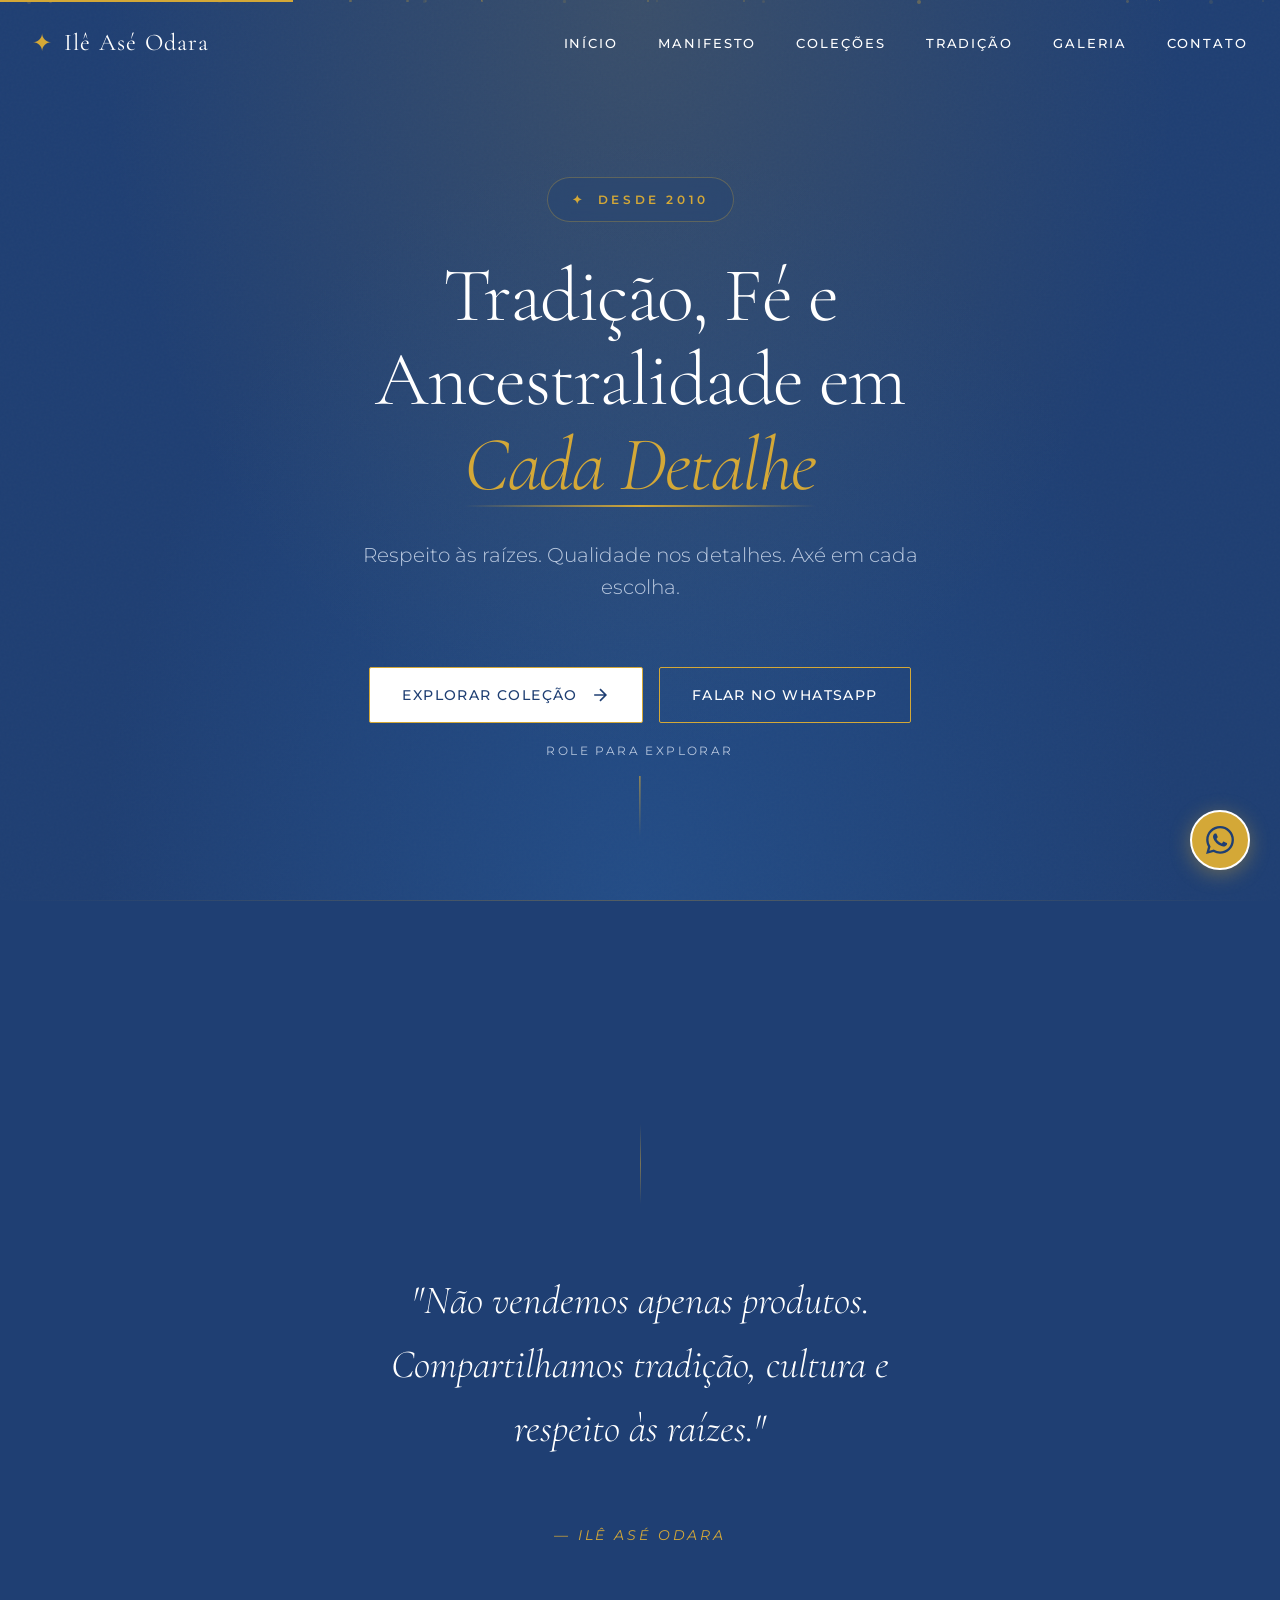
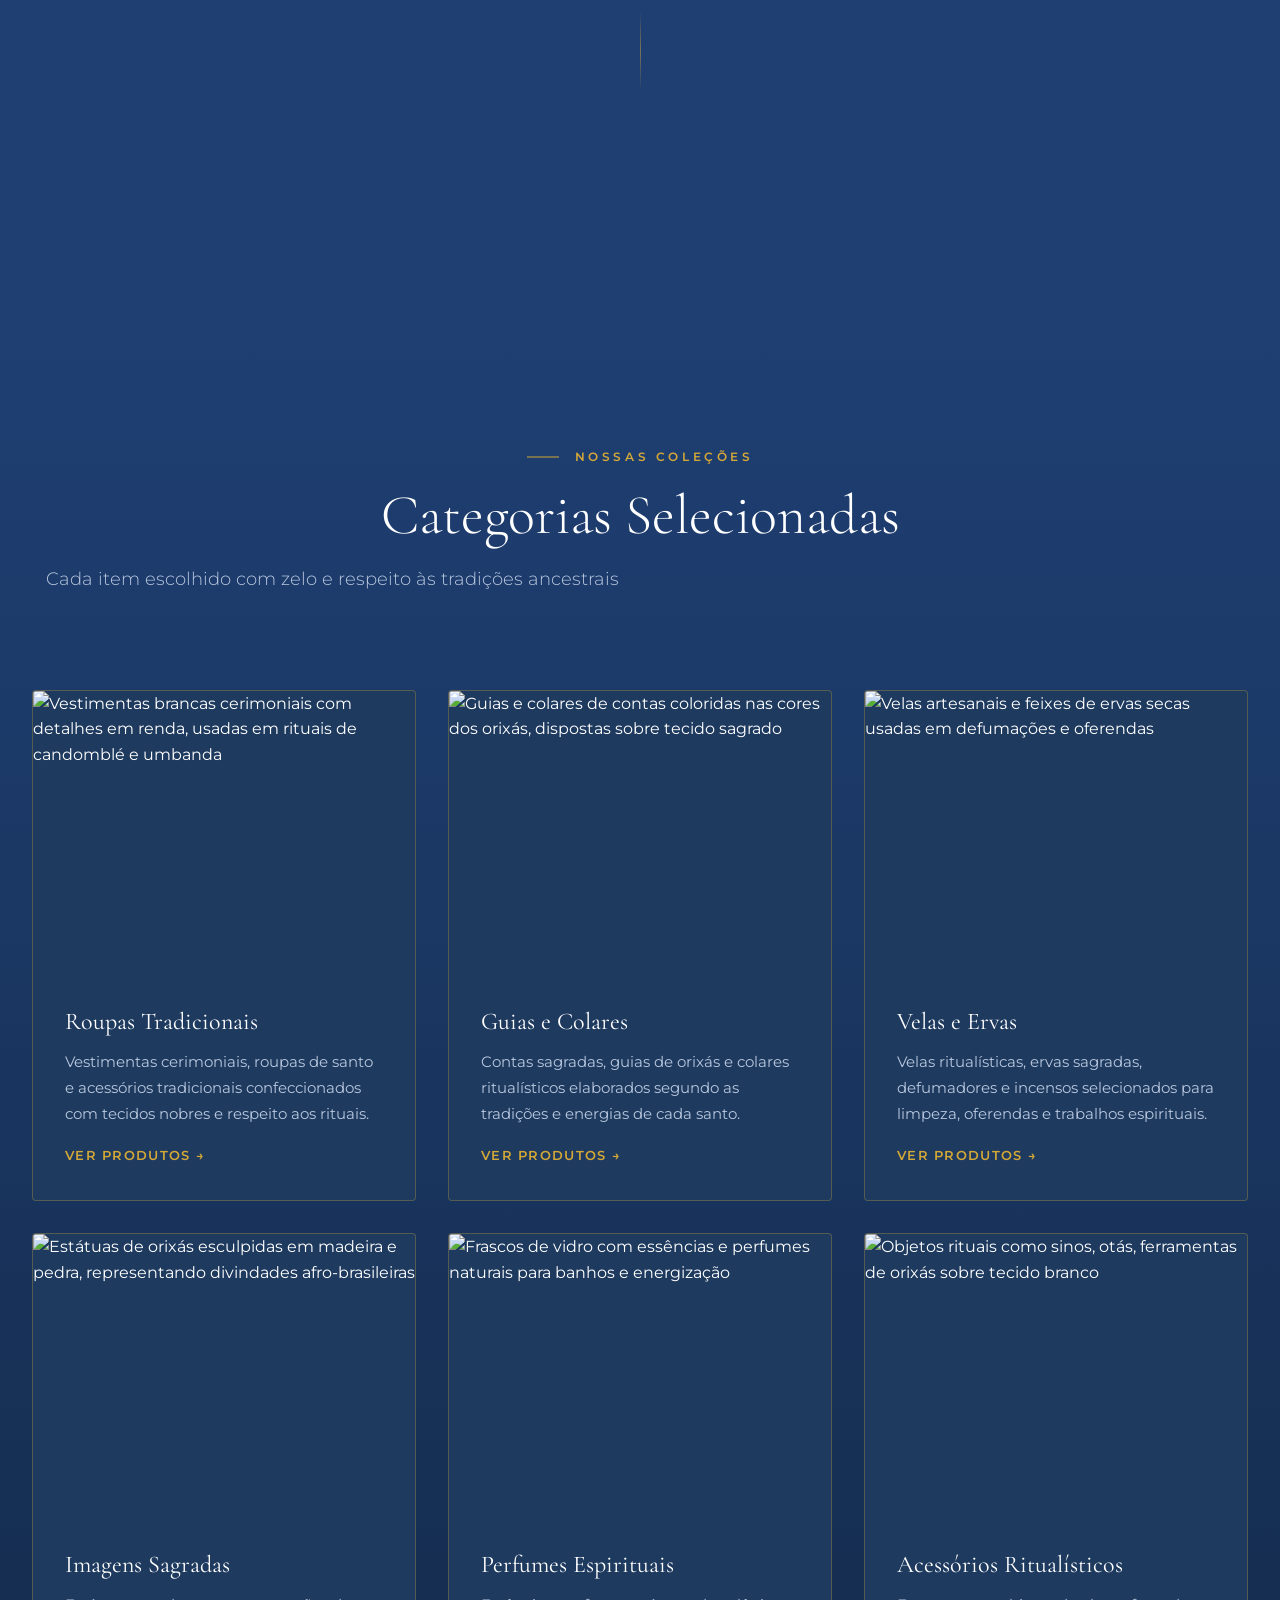
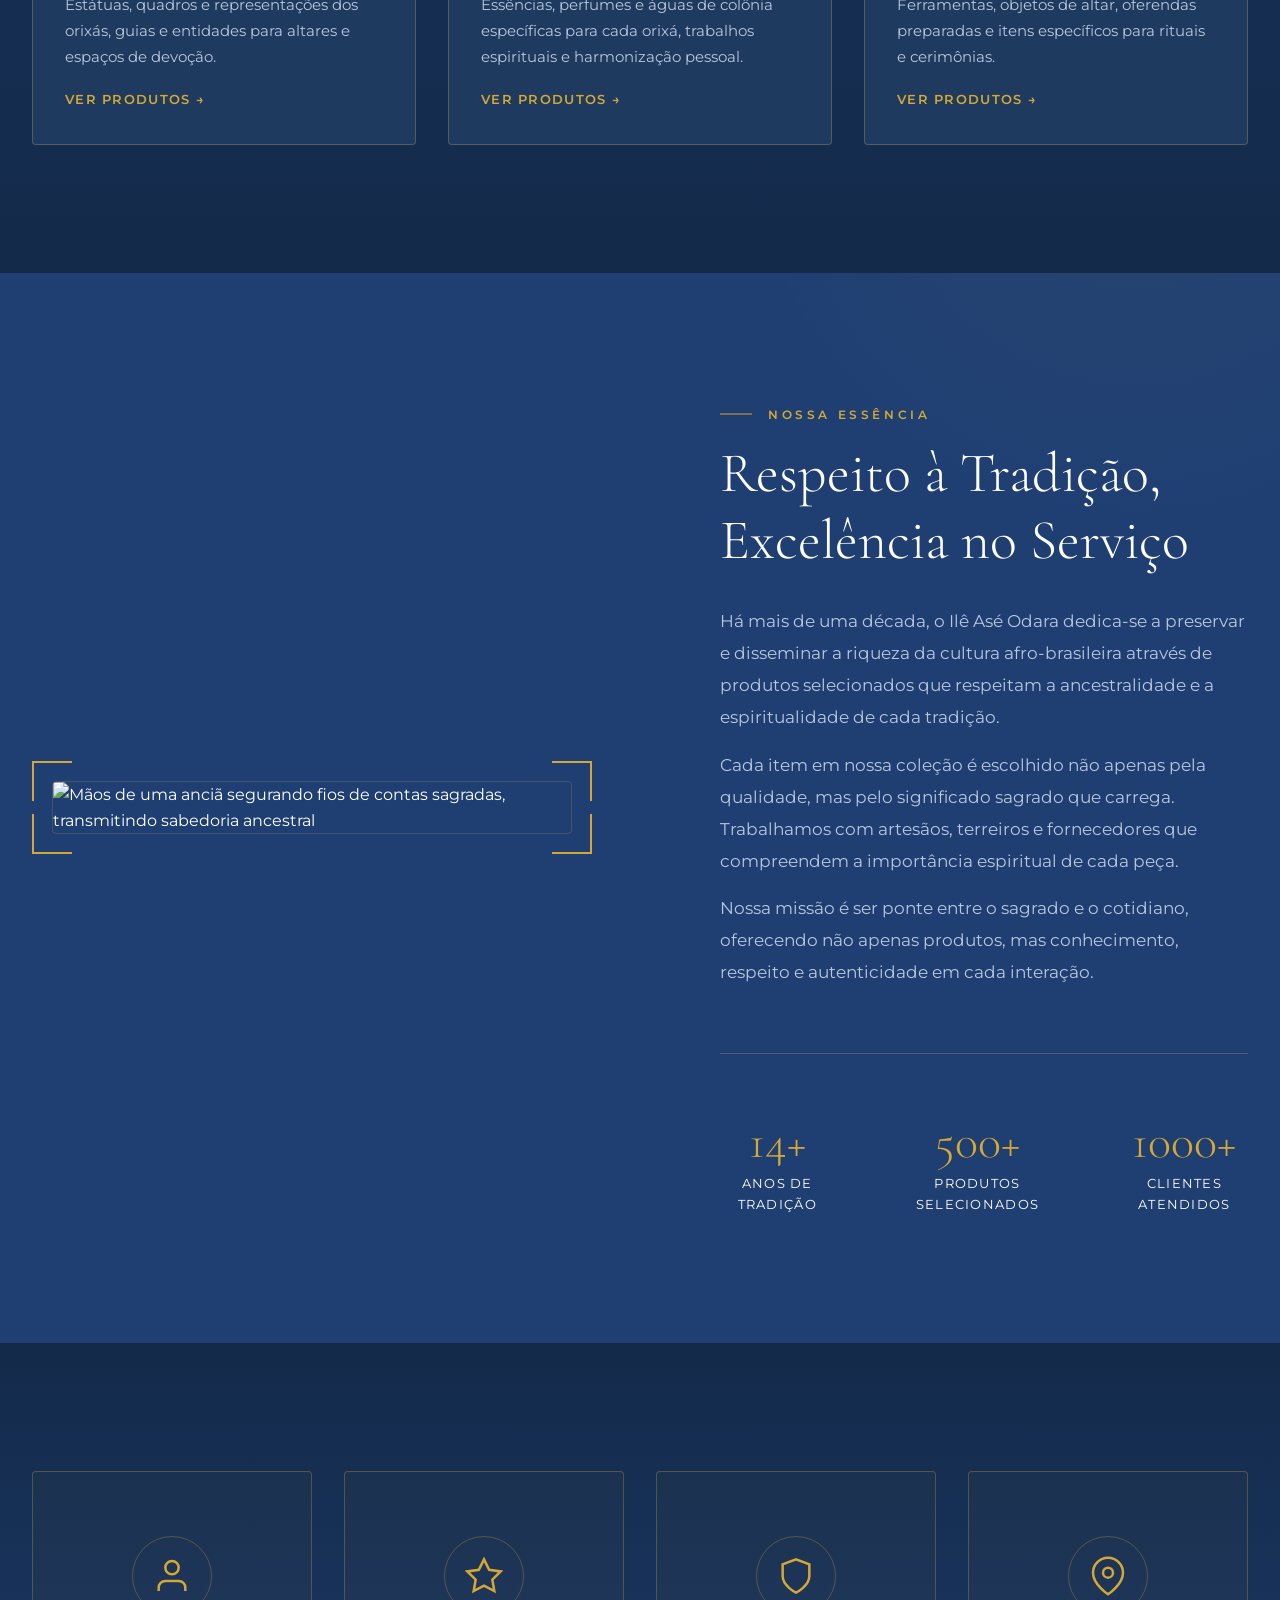
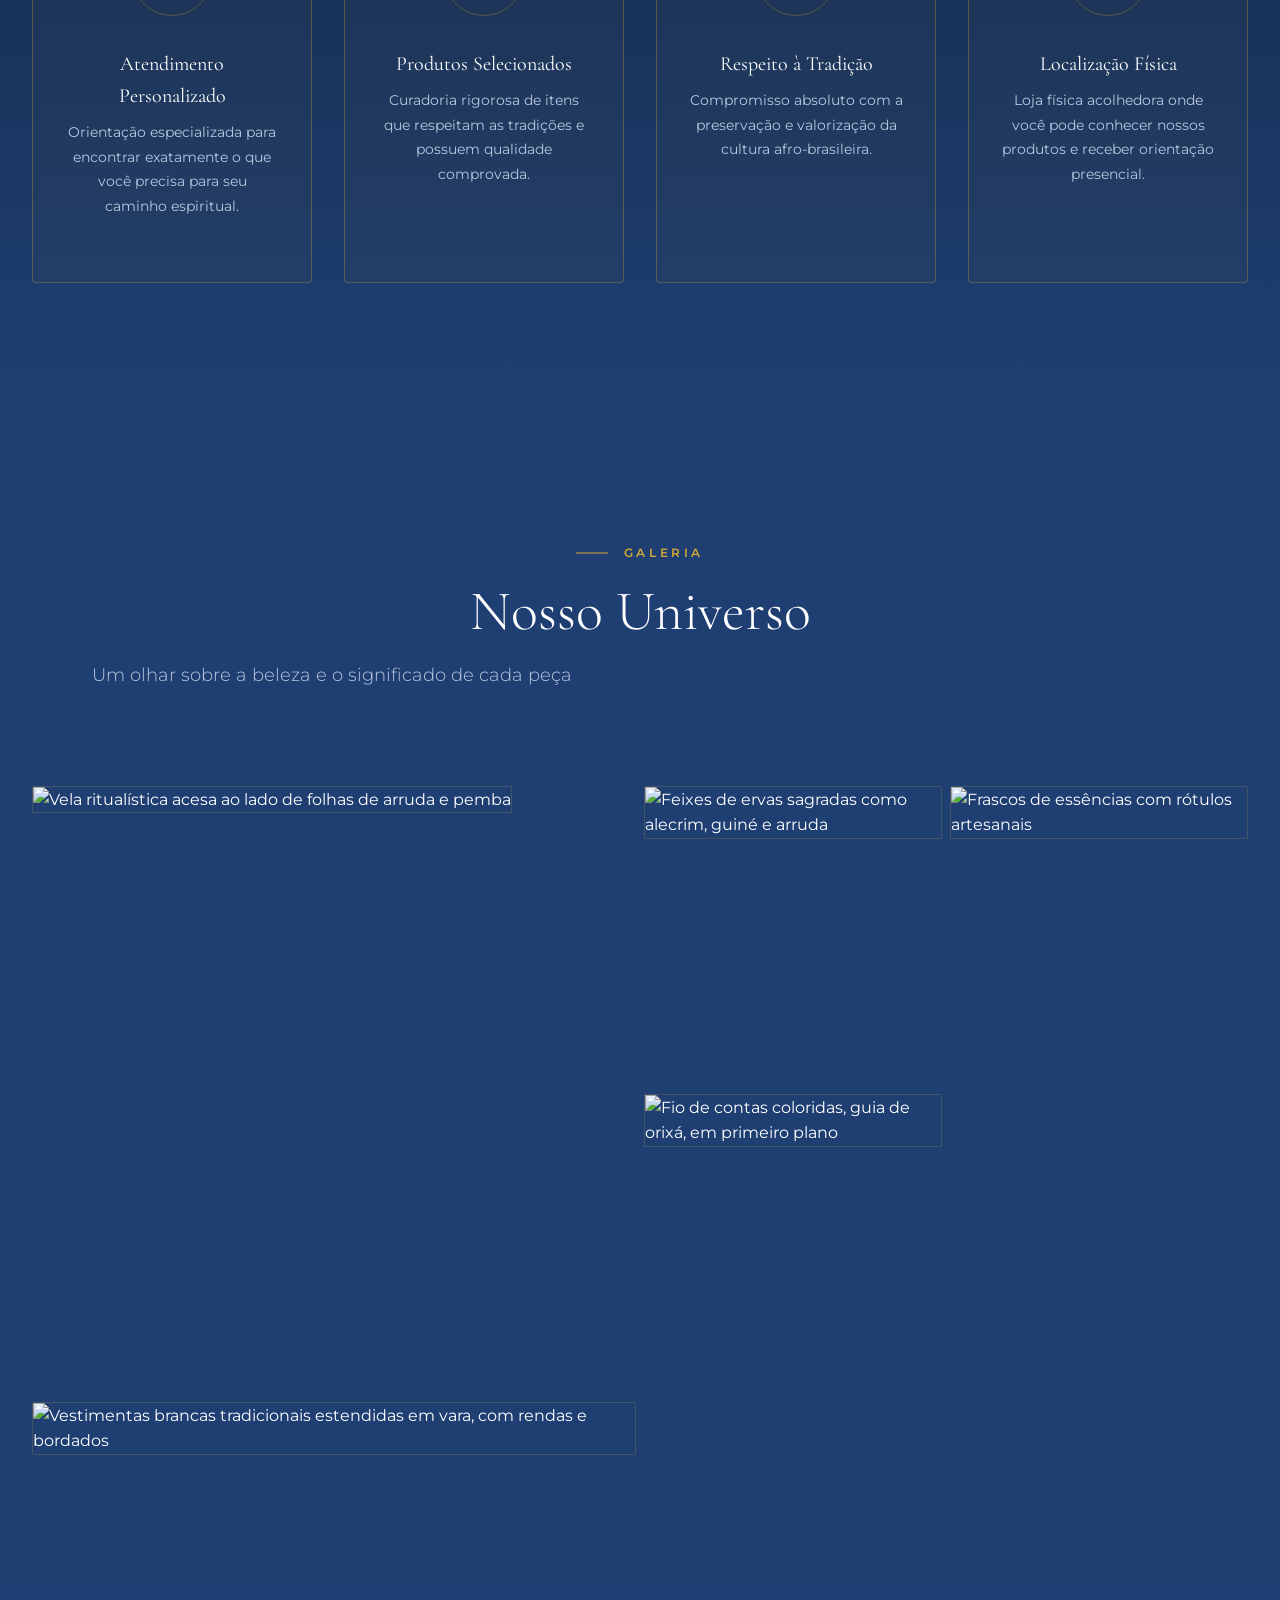
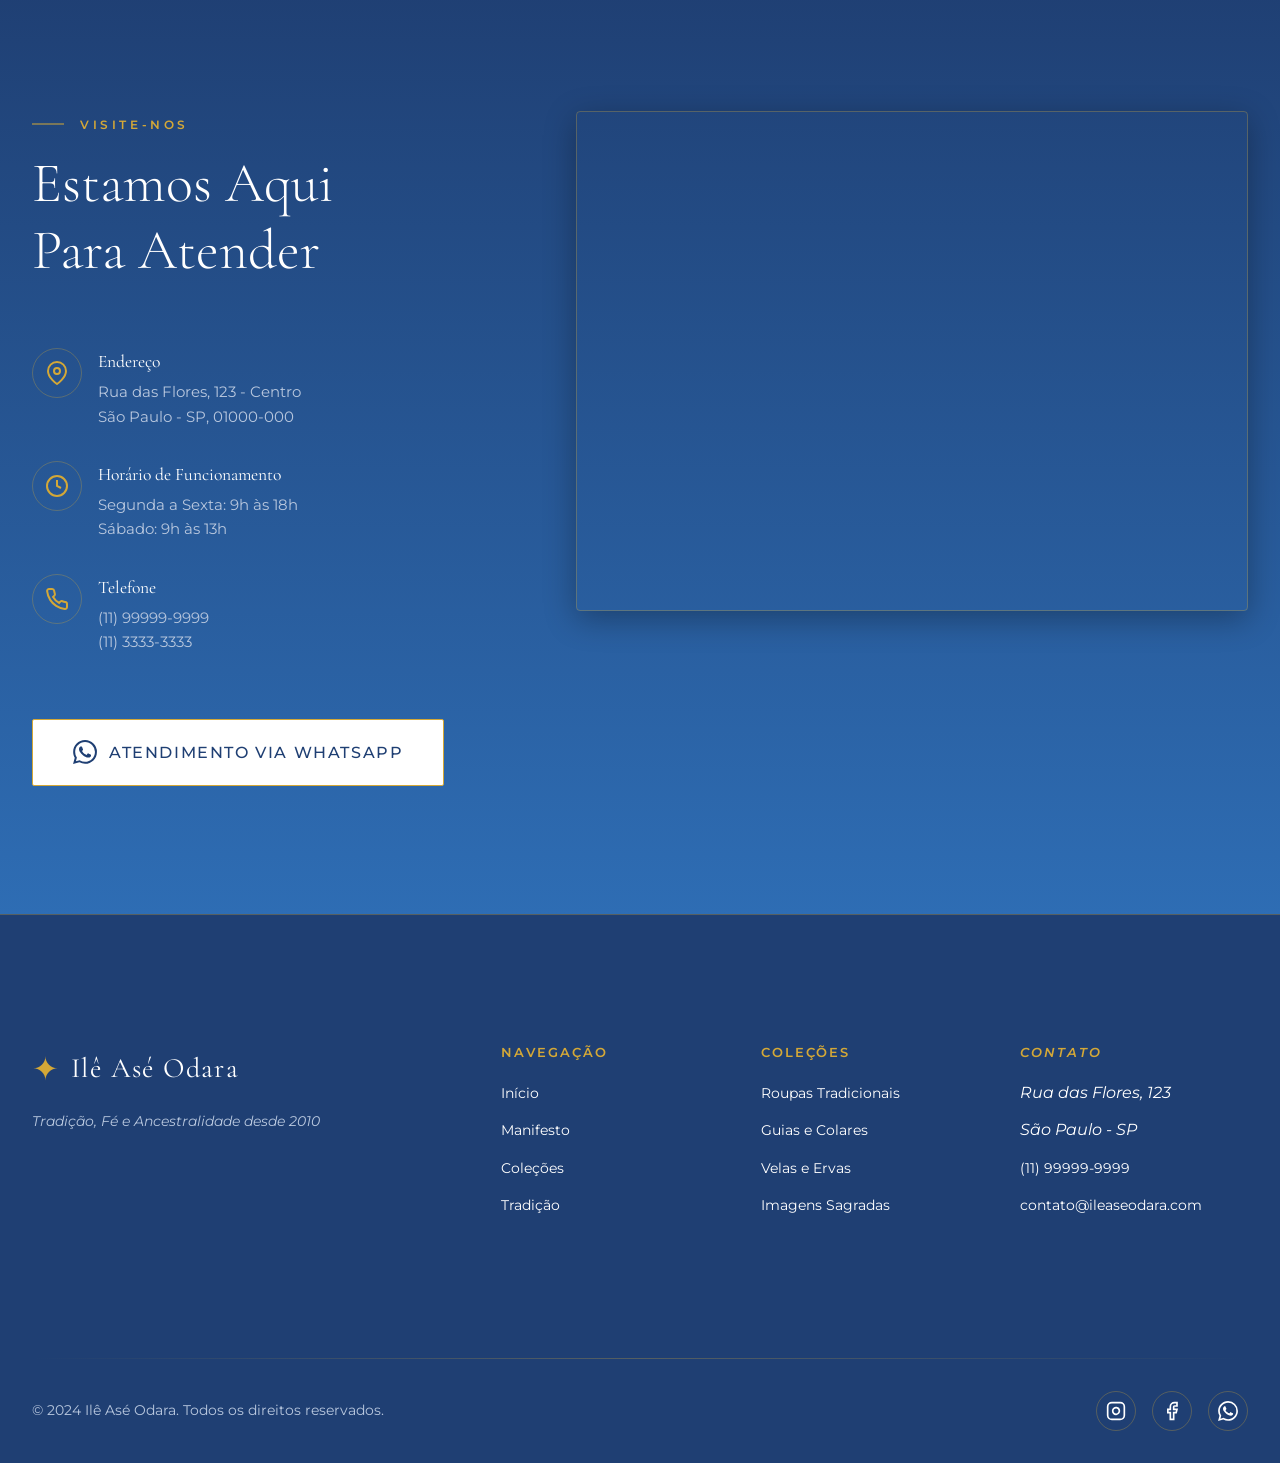
==== commit 938160dd: "Ilê Asé Odara website atualizado" ====
--- a/index.html
+++ b/index.html
@@ -1,523 +1,611 @@
 <!DOCTYPE html>
 <html lang="pt-BR">
 <head>
-    <meta charset="UTF-8">
-    <meta name="viewport" content="width=device-width, initial-scale=1.0">
-    <title>Ilê Asé Odara | Tradição, Fé e Ancestralidade</title>
-    
-    <!-- Meta Tags -->
-    <meta name="description" content="Tradição, Fé e Ancestralidade em cada detalhe. Artigos religiosos afro-brasileiros selecionados com respeito às raízes.">
-    <meta name="keywords" content="artigos religiosos, afro-brasileiro, candomblé, umbanda, terreiro, guias, velas, ervas">
-    
-    <!-- Fonts -->
-    <link rel="preconnect" href="https://fonts.googleapis.com">
-    <link rel="preconnect" href="https://fonts.gstatic.com" crossorigin>
-    <link href="https://fonts.googleapis.com/css2?family=Cormorant+Garamond:ital,wght@0,300;0,400;0,600;1,400&family=Montserrat:wght@300;400;500;600&display=swap" rel="stylesheet">
-    
-    <!-- CSS -->
-    <link rel="stylesheet" href="style.css">
-    
-    <!-- Favicon -->
-    <link rel="icon" type="image/svg+xml" href="data:image/svg+xml,<svg xmlns='http://www.w3.org/2000/svg' viewBox='0 0 100 100'><text y='.9em' font-size='90'>🕯️</text></svg>">
+  <meta charset="UTF-8">
+  <meta name="viewport" content="width=device-width, initial-scale=1.0">
+
+  <!-- === TÍTULO PREMIUM & SEO === -->
+  <title>Ilê Asé Odara | Tradição, Fé e Ancestralidade Afro-Brasileira</title>
+  <meta name="description" content="Há mais de uma década, o Ilê Asé Odara preserva a cultura afro-brasileira com artigos sagrados selecionados: guias, velas, ervas, roupas cerimoniais e imagens. Axé em cada detalhe.">
+  <meta name="keywords" content="artigos religiosos afro-brasileiros, candomblé, umbanda, terreiro, guias de orixá, velas ritualísticas, ervas sagradas, roupas de santo, imagens de orixás, acessórios ritualísticos, Ilê Asé Odara">
+  <meta name="author" content="Ilê Asé Odara">
+  <meta name="robots" content="index, follow">
+  <meta name="theme-color" content="#2C1810"> <!-- tom madeira/terroso sofisticado -->
+
+  <!-- === OPEN GRAPH / FACEBOOK === -->
+  <meta property="og:type" content="website">
+  <meta property="og:title" content="Ilê Asé Odara – Tradição, Fé e Ancestralidade">
+  <meta property="og:description" content="Curadoria sagrada de artigos afro-brasileiros. Respeito às raízes e qualidade em cada detalhe.">
+  <meta property="og:url" content="https://www.ileaseodara.com">
+  <meta property="og:image" content="https://images.unsplash.com/photo-1595407753234-0882f1e77954?w=1200&auto=format&fit=crop&q=80">
+  <meta property="og:image:width" content="1200">
+  <meta property="og:image:height" content="630">
+  <meta property="og:image:alt" content="Altar com elementos sagrados e roupas tradicionais afro-brasileiras">
+  <meta property="og:locale" content="pt_BR">
+  <meta property="og:site_name" content="Ilê Asé Odara">
+
+  <!-- === TWITTER CARDS === -->
+  <meta name="twitter:card" content="summary_large_image">
+  <meta name="twitter:title" content="Ilê Asé Odara – Tradição, Fé e Ancestralidade">
+  <meta name="twitter:description" content="Artigos sagrados selecionados com respeito às raízes afro-brasileiras. Conheça nossa loja física e curadoria.">
+  <meta name="twitter:image" content="https://images.unsplash.com/photo-1595407753234-0882f1e77954?w=1200&auto=format&fit=crop&q=80">
+  <meta name="twitter:image:alt" content="Detalhe de roupas cerimoniais e guias de orixá">
+
+  <!-- === FAVICON COMPLETO (modo escuro/claro suportado) === -->
+  <link rel="icon" href="/favicon.ico" sizes="any"><!-- fallback -->
+  <link rel="icon" type="image/svg+xml" href="data:image/svg+xml,%3Csvg xmlns='http://www.w3.org/2000/svg' viewBox='0 0 100 100'%3E%3Ctext y='.9em' font-size='90' fill='%232C1810'%3E🕯️%3C/text%3E%3C/svg%3E">
+  <link rel="apple-touch-icon" href="data:image/svg+xml,%3Csvg xmlns='http://www.w3.org/2000/svg' viewBox='0 0 100 100'%3E%3Ctext y='.9em' font-size='90' fill='%232C1810'%3E🕯️%3C/text%3E%3C/svg%3E">
+  <link rel="manifest" href="#">
+
+  <!-- === PRECONNECT / FONTES (otimizado) === -->
+  <link rel="preconnect" href="https://fonts.googleapis.com">
+  <link rel="preconnect" href="https://fonts.gstatic.com" crossorigin>
+  <!-- Carregamento otimizado: apenas pesos realmente usados + swap -->
+  <link href="https://fonts.googleapis.com/css2?family=Cormorant+Garamond:wght@300;400;600&family=Montserrat:wght@300;400;500&display=swap" rel="stylesheet" media="print" onload="this.media='all'">
+  <noscript><link href="https://fonts.googleapis.com/css2?family=Cormorant+Garamond:wght@300;400;600&family=Montserrat:wght@300;400;500&display=swap" rel="stylesheet"></noscript>
+
+  <!-- === CSS (assumindo que style.css existe e é otimizado) === -->
+  <link rel="stylesheet" href="/style.css">
+
+  <!-- === STRUCTURED DATA (JSON-LD) – Marca, LocalBusiness, Produtos === -->
+  <script type="application/ld+json">
+  {
+    "@context": "https://schema.org",
+    "@type": "Store",
+    "@id": "https://www.ileaseodara.com",
+    "name": "Ilê Asé Odara",
+    "alternateName": "Ilê Asé Odara - Artigos Religiosos Afro-brasileiros",
+    "url": "https://www.ileaseodara.com",
+    "logo": "https://www.ileaseodara.com/logo-ile.png",
+    "image": "https://images.unsplash.com/photo-1595407753234-0882f1e77954?w=800&auto=format&fit=crop&q=80",
+    "description": "Loja especializada em artigos sagrados afro-brasileiros: guias, velas, ervas, roupas cerimoniais e imagens. Tradição e respeito às raízes.",
+    "address": {
+      "@type": "PostalAddress",
+      "streetAddress": "Rua das Flores, 123",
+      "addressLocality": "São Paulo",
+      "addressRegion": "SP",
+      "postalCode": "01000-000",
+      "addressCountry": "BR"
+    },
+    "geo": {
+      "@type": "GeoCoordinates",
+      "latitude": -23.55,
+      "longitude": -46.65
+    },
+    "telephone": "+5511999999999",
+    "openingHoursSpecification": [
+      {
+        "@type": "OpeningHoursSpecification",
+        "dayOfWeek": ["Monday","Tuesday","Wednesday","Thursday","Friday"],
+        "opens": "09:00",
+        "closes": "18:00"
+      },
+      {
+        "@type": "OpeningHoursSpecification",
+        "dayOfWeek": "Saturday",
+        "opens": "09:00",
+        "closes": "13:00"
+      }
+    ],
+    "sameAs": [
+      "https://www.instagram.com/ileaseodara",
+      "https://www.facebook.com/ileaseodara",
+      "https://wa.me/5511999999999"
+    ],
+    "hasOfferCatalog": {
+      "@type": "OfferCatalog",
+      "name": "Coleções Sagradas",
+      "itemListElement": [
+        {"@type": "Product", "name": "Roupas Tradicionais"},
+        {"@type": "Product", "name": "Guias e Colares"},
+        {"@type": "Product", "name": "Velas e Ervas"},
+        {"@type": "Product", "name": "Imagens Sagradas"},
+        {"@type": "Product", "name": "Perfumes Espirituais"},
+        {"@type": "Product", "name": "Acessórios Ritualísticos"}
+      ]
+    }
+  }
+  </script>
 </head>
 <body>
-    <!-- Navbar -->
-    <nav class="navbar" id="navbar">
-        <div class="nav-container">
-            <a href="#" class="nav-logo">
-                <span class="logo-icon">✦</span>
-                <span class="logo-text">Ilê Asé Odara</span>
+  <!-- SKIP LINK (acessibilidade) -->
+  <a href="#main-content" class="skip-link">Pular para o conteúdo principal</a>
+
+  <!-- === HEADER: NAVBAR SEMÂNTICA === -->
+  <header class="site-header">
+    <nav class="navbar" id="navbar" aria-label="Principal">
+      <div class="nav-container">
+        <a href="/" class="nav-logo" aria-label="Ilê Asé Odara - Página inicial">
+          <span class="logo-icon" aria-hidden="true">✦</span>
+          <span class="logo-text">Ilê Asé Odara</span>
+        </a>
+
+        <!-- menu desktop + mobile com aria -->
+        <ul class="nav-menu" id="navMenu" role="list">
+          <li role="listitem"><a href="#home" class="nav-link">Início</a></li>
+          <li role="listitem"><a href="#manifesto" class="nav-link">Manifesto</a></li>
+          <li role="listitem"><a href="#colecoes" class="nav-link">Coleções</a></li>
+          <li role="listitem"><a href="#tradicao" class="nav-link">Tradição</a></li>
+          <li role="listitem"><a href="#galeria" class="nav-link">Galeria</a></li>
+          <li role="listitem"><a href="#contato" class="nav-link">Contato</a></li>
+        </ul>
+
+        <button class="nav-toggle" id="navToggle" aria-label="Abrir menu" aria-expanded="false" aria-controls="navMenu">
+          <span class="hamburger" aria-hidden="true"></span>
+        </button>
+      </div>
+    </nav>
+  </header>
+
+  <!-- CONTEÚDO PRINCIPAL -->
+  <main id="main-content">
+
+    <!-- === HERO SECTION === -->
+    <section class="hero" id="home" aria-labelledby="hero-heading">
+      <div class="hero-particles" id="particles" aria-hidden="true"></div>
+      <div class="hero-overlay" aria-hidden="true"></div>
+
+      <div class="hero-content">
+        <div class="hero-badge" aria-hidden="true">
+          <span>✦</span>
+          <span>Desde 2010</span>
+        </div>
+
+        <h1 id="hero-heading" class="hero-title">
+          Tradição, Fé e<br>
+          Ancestralidade em<br>
+          <span class="highlight">Cada Detalhe</span>
+        </h1>
+
+        <p class="hero-subtitle">Respeito às raízes. Qualidade nos detalhes. Axé em cada escolha.</p>
+
+        <div class="hero-buttons">
+          <a href="#colecoes" class="btn btn-primary" aria-label="Explorar coleção de artigos sagrados">
+            <span>Explorar Coleção</span>
+            <svg width="20" height="20" viewBox="0 0 24 24" fill="none" stroke="currentColor" stroke-width="2" aria-hidden="true" focusable="false">
+              <path d="M5 12h14M12 5l7 7-7 7"/>
+            </svg>
+          </a>
+          <a href="https://wa.me/5511999999999?text=Olá,%20gostaria%20de%20saber%20mais%20sobre%20os%20produtos%20da%20Ilê%20Asé%20Odara" class="btn btn-secondary" target="_blank" rel="noopener noreferrer" aria-label="Fale conosco no WhatsApp (abre em nova janela)">
+            <span>Falar no WhatsApp</span>
+          </a>
+        </div>
+      </div>
+
+      <div class="hero-scroll" aria-hidden="true">
+        <span>Role para explorar</span>
+        <div class="scroll-line"></div>
+      </div>
+    </section>
+
+    <!-- === MANIFESTO SECTION (ARTICLE) === -->
+    <article class="manifesto" id="manifesto" aria-labelledby="manifesto-quote">
+      <div class="container">
+        <div class="manifesto-content">
+          <div class="manifesto-line" aria-hidden="true"></div>
+          <blockquote id="manifesto-quote" class="manifesto-text">
+            "Não vendemos apenas produtos.<br>
+            Compartilhamos tradição, cultura e<br>
+            respeito às raízes."
+          </blockquote>
+          <div class="manifesto-signature">
+            <cite>— Ilê Asé Odara</cite>
+          </div>
+          <div class="manifesto-line" aria-hidden="true"></div>
+        </div>
+      </div>
+    </article>
+
+    <!-- === COLEÇÕES SECTION (lista de produtos) === -->
+    <section class="colecoes" id="colecoes" aria-labelledby="colecoes-heading">
+      <div class="container">
+        <header class="section-header">
+          <span class="section-label">Nossas Coleções</span>
+          <h2 id="colecoes-heading" class="section-title">Categorias Selecionadas</h2>
+          <p class="section-desc">Cada item escolhido com zelo e respeito às tradições ancestrais</p>
+        </header>
+
+        <div class="colecoes-grid" role="list">
+          <!-- Card 1 -->
+          <article class="colecao-card" data-product="Roupas Tradicionais" role="listitem">
+            <div class="card-image">
+              <img src="https://images.unsplash.com/photo-1595407753234-0882f1e77954?w=800&auto=format&fit=crop&q=80" alt="Vestimentas brancas cerimoniais com detalhes em renda, usadas em rituais de candomblé e umbanda" loading="lazy">
+              <div class="card-overlay">
+                <button class="card-btn" onclick="openWhatsApp('Roupas Tradicionais')" aria-label="Consultar disponibilidade de Roupas Tradicionais via WhatsApp">
+                  Consultar Disponibilidade
+                </button>
+              </div>
+            </div>
+            <div class="card-content">
+              <h3>Roupas Tradicionais</h3>
+              <p>Vestimentas cerimoniais, roupas de santo e acessórios tradicionais confeccionados com tecidos nobres e respeito aos rituais.</p>
+              <span class="card-link" aria-hidden="true">Ver produtos →</span>
+            </div>
+          </article>
+
+          <!-- Card 2 -->
+          <article class="colecao-card" data-product="Guias e Colares" role="listitem">
+            <div class="card-image">
+              <img src="https://images.unsplash.com/photo-1611591437281-460bfbe1220a?w=800&auto=format&fit=crop&q=80" alt="Guias e colares de contas coloridas nas cores dos orixás, dispostas sobre tecido sagrado" loading="lazy">
+              <div class="card-overlay">
+                <button class="card-btn" onclick="openWhatsApp('Guias e Colares')" aria-label="Consultar disponibilidade de Guias e Colares via WhatsApp">
+                  Consultar Disponibilidade
+                </button>
+              </div>
+            </div>
+            <div class="card-content">
+              <h3>Guias e Colares</h3>
+              <p>Contas sagradas, guias de orixás e colares ritualísticos elaborados segundo as tradições e energias de cada santo.</p>
+              <span class="card-link" aria-hidden="true">Ver produtos →</span>
+            </div>
+          </article>
+
+          <!-- Card 3 -->
+          <article class="colecao-card" data-product="Velas e Ervas" role="listitem">
+            <div class="card-image">
+              <img src="https://img.elo7.com.br/product/zoom/2FCF97E/velas-artesanais-com-ervas.jpg" alt="Velas artesanais e feixes de ervas secas usadas em defumações e oferendas" loading="lazy">
+              <div class="card-overlay">
+                <button class="card-btn" onclick="openWhatsApp('Velas e Ervas')" aria-label="Consultar disponibilidade de Velas e Ervas via WhatsApp">
+                  Consultar Disponibilidade
+                </button>
+              </div>
+            </div>
+            <div class="card-content">
+              <h3>Velas e Ervas</h3>
+              <p>Velas ritualísticas, ervas sagradas, defumadores e incensos selecionados para limpeza, oferendas e trabalhos espirituais.</p>
+              <span class="card-link" aria-hidden="true">Ver produtos →</span>
+            </div>
+          </article>
+
+          <!-- Card 4 -->
+          <article class="colecao-card" data-product="Imagens Sagradas" role="listitem">
+            <div class="card-image">
+              <img src="https://images.unsplash.com/photo-1544967082-d9d25d867d66?w=800&auto=format&fit=crop&q=80" alt="Estátuas de orixás esculpidas em madeira e pedra, representando divindades afro-brasileiras" loading="lazy">
+              <div class="card-overlay">
+                <button class="card-btn" onclick="openWhatsApp('Imagens Sagradas')" aria-label="Consultar disponibilidade de Imagens Sagradas via WhatsApp">
+                  Consultar Disponibilidade
+                </button>
+              </div>
+            </div>
+            <div class="card-content">
+              <h3>Imagens Sagradas</h3>
+              <p>Estátuas, quadros e representações dos orixás, guias e entidades para altares e espaços de devoção.</p>
+              <span class="card-link" aria-hidden="true">Ver produtos →</span>
+            </div>
+          </article>
+
+          <!-- Card 5 -->
+          <article class="colecao-card" data-product="Perfumes Espirituais" role="listitem">
+            <div class="card-image">
+              <img src="https://images.unsplash.com/photo-1594035910387-fea47794261f?w=800&auto=format&fit=crop&q=80" alt="Frascos de vidro com essências e perfumes naturais para banhos e energização" loading="lazy">
+              <div class="card-overlay">
+                <button class="card-btn" onclick="openWhatsApp('Perfumes Espirituais')" aria-label="Consultar disponibilidade de Perfumes Espirituais via WhatsApp">
+                  Consultar Disponibilidade
+                </button>
+              </div>
+            </div>
+            <div class="card-content">
+              <h3>Perfumes Espirituais</h3>
+              <p>Essências, perfumes e águas de colônia específicas para cada orixá, trabalhos espirituais e harmonização pessoal.</p>
+              <span class="card-link" aria-hidden="true">Ver produtos →</span>
+            </div>
+          </article>
+
+          <!-- Card 6 -->
+          <article class="colecao-card" data-product="Acessórios Ritualísticos" role="listitem">
+            <div class="card-image">
+              <img src="https://images.unsplash.com/photo-1612817288484-6f916006741a?w=800&auto=format&fit=crop&q=80" alt="Objetos rituais como sinos, otás, ferramentas de orixás sobre tecido branco" loading="lazy">
+              <div class="card-overlay">
+                <button class="card-btn" onclick="openWhatsApp('Acessórios Ritualísticos')" aria-label="Consultar disponibilidade de Acessórios Ritualísticos via WhatsApp">
+                  Consultar Disponibilidade
+                </button>
+              </div>
+            </div>
+            <div class="card-content">
+              <h3>Acessórios Ritualísticos</h3>
+              <p>Ferramentas, objetos de altar, oferendas preparadas e itens específicos para rituais e cerimônias.</p>
+              <span class="card-link" aria-hidden="true">Ver produtos →</span>
+            </div>
+          </article>
+        </div>
+      </div>
+    </section>
+
+    <!-- === TRADIÇÃO SECTION === -->
+    <section class="tradicao" id="tradicao" aria-labelledby="tradicao-heading">
+      <div class="container">
+        <div class="tradicao-grid">
+          <figure class="tradicao-image">
+            <div class="image-frame">
+              <img src="https://images.unsplash.com/photo-1518495973542-4542c06a5843?w=800&auto=format&fit=crop&q=80" alt="Mãos de uma anciã segurando fios de contas sagradas, transmitindo sabedoria ancestral" loading="lazy">
+              <div class="frame-corner top-left" aria-hidden="true"></div>
+              <div class="frame-corner top-right" aria-hidden="true"></div>
+              <div class="frame-corner bottom-left" aria-hidden="true"></div>
+              <div class="frame-corner bottom-right" aria-hidden="true"></div>
+            </div>
+            <figcaption class="visually-hidden">Representação da transmissão de conhecimento tradicional</figcaption>
+          </figure>
+
+          <div class="tradicao-content">
+            <span class="section-label">Nossa Essência</span>
+            <h2 id="tradicao-heading" class="section-title">Respeito à Tradição,<br>Excelência no Serviço</h2>
+
+            <div class="tradicao-text">
+              <p>Há mais de uma década, o Ilê Asé Odara dedica-se a preservar e disseminar a riqueza da cultura afro-brasileira através de produtos selecionados que respeitam a ancestralidade e a espiritualidade de cada tradição.</p>
+              <p>Cada item em nossa coleção é escolhido não apenas pela qualidade, mas pelo significado sagrado que carrega. Trabalhamos com artesãos, terreiros e fornecedores que compreendem a importância espiritual de cada peça.</p>
+              <p>Nossa missão é ser ponte entre o sagrado e o cotidiano, oferecendo não apenas produtos, mas conhecimento, respeito e autenticidade em cada interação.</p>
+            </div>
+
+            <div class="tradicao-stats" role="list">
+              <div class="stat-item" role="listitem">
+                <span class="stat-number">14+</span>
+                <span class="stat-label">Anos de Tradição</span>
+              </div>
+              <div class="stat-item" role="listitem">
+                <span class="stat-number">500+</span>
+                <span class="stat-label">Produtos Selecionados</span>
+              </div>
+              <div class="stat-item" role="listitem">
+                <span class="stat-number">1000+</span>
+                <span class="stat-label">Clientes Atendidos</span>
+              </div>
+            </div>
+          </div>
+        </div>
+      </div>
+    </section>
+
+    <!-- === DIFERENCIAIS (usando <ul> semântico) === -->
+    <section class="diferenciais" aria-labelledby="diferenciais-heading">
+      <div class="container">
+        <h2 id="diferenciais-heading" class="visually-hidden">Nossos Diferenciais</h2>
+        <ul class="diferenciais-grid" role="list">
+          <li class="diferencial-item" role="listitem">
+            <div class="diferencial-icon" aria-hidden="true">
+              <svg width="40" height="40" viewBox="0 0 24 24" fill="none" stroke="currentColor" stroke-width="1.5">
+                <path d="M20 21v-2a4 4 0 0 0-4-4H8a4 4 0 0 0-4 4v2"></path>
+                <circle cx="12" cy="7" r="4"></circle>
+              </svg>
+            </div>
+            <h3>Atendimento Personalizado</h3>
+            <p>Orientação especializada para encontrar exatamente o que você precisa para seu caminho espiritual.</p>
+          </li>
+
+          <li class="diferencial-item" role="listitem">
+            <div class="diferencial-icon" aria-hidden="true">
+              <svg width="40" height="40" viewBox="0 0 24 24" fill="none" stroke="currentColor" stroke-width="1.5">
+                <polygon points="12 2 15.09 8.26 22 9.27 17 14.14 18.18 21.02 12 17.77 5.82 21.02 7 14.14 2 9.27 8.91 8.26 12 2"></polygon>
+              </svg>
+            </div>
+            <h3>Produtos Selecionados</h3>
+            <p>Curadoria rigorosa de itens que respeitam as tradições e possuem qualidade comprovada.</p>
+          </li>
+
+          <li class="diferencial-item" role="listitem">
+            <div class="diferencial-icon" aria-hidden="true">
+              <svg width="40" height="40" viewBox="0 0 24 24" fill="none" stroke="currentColor" stroke-width="1.5">
+                <path d="M12 22s8-4 8-10V5l-8-3-8 3v7c0 6 8 10 8 10z"></path>
+              </svg>
+            </div>
+            <h3>Respeito à Tradição</h3>
+            <p>Compromisso absoluto com a preservação e valorização da cultura afro-brasileira.</p>
+          </li>
+
+          <li class="diferencial-item" role="listitem">
+            <div class="diferencial-icon" aria-hidden="true">
+              <svg width="40" height="40" viewBox="0 0 24 24" fill="none" stroke="currentColor" stroke-width="1.5">
+                <path d="M21 10c0 7-9 13-9 13s-9-6-9-13a9 9 0 0 1 18 0z"></path>
+                <circle cx="12" cy="10" r="3"></circle>
+              </svg>
+            </div>
+            <h3>Localização Física</h3>
+            <p>Loja física acolhedora onde você pode conhecer nossos produtos e receber orientação presencial.</p>
+          </li>
+        </ul>
+      </div>
+    </section>
+
+    <!-- === GALERIA === -->
+    <section class="galeria" id="galeria" aria-labelledby="galeria-heading">
+      <div class="container">
+        <header class="section-header">
+          <span class="section-label">Galeria</span>
+          <h2 id="galeria-heading" class="section-title">Nosso Universo</h2>
+          <p class="section-desc">Um olhar sobre a beleza e o significado de cada peça</p>
+        </header>
+
+        <div class="galeria-grid" role="list">
+          <figure class="galeria-item large" role="listitem">
+            <img src="https://images.unsplash.com/photo-1602607688737-cef3c33bd608?w=800&auto=format&fit=crop&q=80" alt="Vela ritualística acesa ao lado de folhas de arruda e pemba" loading="lazy">
+            <figcaption class="galeria-overlay"><span class="galeria-title">Velas de Oferenda</span></figcaption>
+          </figure>
+
+          <figure class="galeria-item" role="listitem">
+            <img src="https://images.unsplash.com/photo-1612817288484-6f916006741a?w=600&auto=format&fit=crop&q=80" alt="Feixes de ervas sagradas como alecrim, guiné e arruda" loading="lazy">
+            <figcaption class="galeria-overlay"><span class="galeria-title">Ervas Sagradas</span></figcaption>
+          </figure>
+
+          <figure class="galeria-item" role="listitem">
+            <img src="https://images.unsplash.com/photo-1594035910387-fea47794261f?w=600&auto=format&fit=crop&q=80" alt="Frascos de essências com rótulos artesanais" loading="lazy">
+            <figcaption class="galeria-overlay"><span class="galeria-title">Essências</span></figcaption>
+          </figure>
+
+          <figure class="galeria-item" role="listitem">
+            <img src="https://images.unsplash.com/photo-1611591437281-460bfbe1220a?w=600&auto=format&fit=crop&q=80" alt="Fio de contas coloridas, guia de orixá, em primeiro plano" loading="lazy">
+            <figcaption class="galeria-overlay"><span class="galeria-title">Contas Sagradas</span></figcaption>
+          </figure>
+
+          <figure class="galeria-item large" role="listitem">
+            <img src="https://images.unsplash.com/photo-1595407753234-0882f1e77954?w=800&auto=format&fit=crop&q=80" alt="Vestimentas brancas tradicionais estendidas em vara, com rendas e bordados" loading="lazy">
+            <figcaption class="galeria-overlay"><span class="galeria-title">Vestimentas Cerimoniais</span></figcaption>
+          </figure>
+        </div>
+      </div>
+    </section>
+
+    <!-- === CONTATO (COM ADDRESS) === -->
+    <section class="contato" id="contato" aria-labelledby="contato-heading">
+      <div class="container">
+        <div class="contato-grid">
+          <div class="contato-info">
+            <span class="section-label">Visite-nos</span>
+            <h2 id="contato-heading" class="section-title">Estamos Aqui<br>Para Atender</h2>
+
+            <address class="info-list">
+              <div class="info-item">
+                <span class="info-icon" aria-hidden="true">
+                  <svg width="24" height="24" viewBox="0 0 24 24" fill="none" stroke="currentColor" stroke-width="2">
+                    <path d="M21 10c0 7-9 13-9 13s-9-6-9-13a9 9 0 0 1 18 0z"></path>
+                    <circle cx="12" cy="10" r="3"></circle>
+                  </svg>
+                </span>
+                <div class="info-content">
+                  <h4>Endereço</h4>
+                  <p>Rua das Flores, 123 - Centro<br>São Paulo - SP, 01000-000</p>
+                </div>
+              </div>
+
+              <div class="info-item">
+                <span class="info-icon" aria-hidden="true">
+                  <svg width="24" height="24" viewBox="0 0 24 24" fill="none" stroke="currentColor" stroke-width="2">
+                    <circle cx="12" cy="12" r="10"></circle>
+                    <polyline points="12 6 12 12 16 14"></polyline>
+                  </svg>
+                </span>
+                <div class="info-content">
+                  <h4>Horário de Funcionamento</h4>
+                  <p>Segunda a Sexta: 9h às 18h<br>Sábado: 9h às 13h</p>
+                </div>
+              </div>
+
+              <div class="info-item">
+                <span class="info-icon" aria-hidden="true">
+                  <svg width="24" height="24" viewBox="0 0 24 24" fill="none" stroke="currentColor" stroke-width="2">
+                    <path d="M22 16.92v3a2 2 0 0 1-2.18 2 19.79 19.79 0 0 1-8.63-3.07 19.5 19.5 0 0 1-6-6 19.79 19.79 0 0 1-3.07-8.67A2 2 0 0 1 4.11 2h3a2 2 0 0 1 2 1.72 12.84 12.84 0 0 0 .7 2.81 2 2 0 0 1-.45 2.11L8.09 9.91a16 16 0 0 0 6 6l1.27-1.27a2 2 0 0 1 2.11-.45 12.84 12.84 0 0 0 2.81.7A2 2 0 0 1 22 16.92z"></path>
+                  </svg>
+                </span>
+                <div class="info-content">
+                  <h4>Telefone</h4>
+                  <p><a href="tel:+5511999999999">(11) 99999-9999</a><br><a href="tel:+551133333333">(11) 3333-3333</a></p>
+                </div>
+              </div>
+            </address>
+
+            <a href="https://wa.me/5511999999999" class="btn btn-primary btn-large" target="_blank" rel="noopener noreferrer" aria-label="Atendimento via WhatsApp (abre nova janela)">
+              <svg width="24" height="24" viewBox="0 0 24 24" fill="currentColor" aria-hidden="true" focusable="false">
+                <path d="M17.472 14.382c-.297-.149-1.758-.867-2.03-.967-.273-.099-.471-.148-.67.15-.197.297-.767.966-.94 1.164-.173.199-.347.223-.644.075-.297-.15-1.255-.463-2.39-1.475-.883-.788-1.48-1.761-1.653-2.059-.173-.297-.018-.458.13-.606.134-.133.298-.347.446-.52.149-.174.198-.298.298-.497.099-.198.05-.371-.025-.52-.075-.149-.669-1.612-.916-2.207-.242-.579-.487-.5-.669-.51-.173-.008-.371-.01-.57-.01-.198 0-.52.074-.792.372-.272.297-1.04 1.016-1.04 2.479 0 1.462 1.065 2.875 1.213 3.074.149.198 2.096 3.2 5.077 4.487.709.306 1.262.489 1.694.625.712.227 1.36.195 1.871.118.571-.085 1.758-.719 2.006-1.413.248-.694.248-1.289.173-1.413-.074-.124-.272-.198-.57-.347m-5.421 7.403h-.004a9.87 9.87 0 01-5.031-1.378l-.361-.214-3.741.982.998-3.648-.235-.374a9.86 9.86 0 01-1.51-5.26c.001-5.45 4.436-9.884 9.888-9.884 2.64 0 5.122 1.03 6.988 2.898a9.825 9.825 0 012.893 6.994c-.003 5.45-4.437 9.884-9.885 9.884m8.413-18.297A11.815 11.815 0 0012.05 0C5.495 0 .16 5.335.157 11.892c0 2.096.547 4.142 1.588 5.945L.057 24l6.305-1.654a11.882 11.882 0 005.683 1.448h.005c6.554 0 11.89-5.335 11.893-11.893a11.821 11.821 0 00-3.48-8.413Z"/>
+              </svg>
+              <span>Atendimento via WhatsApp</span>
             </a>
-            
-            <ul class="nav-menu" id="navMenu">
-                <li><a href="#home" class="nav-link">Início</a></li>
-                <li><a href="#manifesto" class="nav-link">Manifesto</a></li>
-                <li><a href="#colecoes" class="nav-link">Coleções</a></li>
-                <li><a href="#tradicao" class="nav-link">Tradição</a></li>
-                <li><a href="#galeria" class="nav-link">Galeria</a></li>
-                <li><a href="#contato" class="nav-link">Contato</a></li>
+          </div>
+
+          <div class="contato-map">
+            <iframe 
+              title="Mapa de localização da loja Ilê Asé Odara no centro de São Paulo"
+              src="https://www.google.com/maps/embed?pb=!1m18!1m12!1m3!1d3657.197!2d-46.65!3d-23.55!2m3!1f0!2f0!3f0!3m2!1i1024!2i768!4f13.1!3m3!1m2!1s0x0%3A0x0!2zMjPCsDMzJzAwLjAiUyA0NsKwMzknMDAuMCJX!5e0!3m2!1spt-BR!2sbr!4v1234567890" 
+              width="100%" 
+              height="100%" 
+              style="border:0;" 
+              loading="lazy" 
+              referrerpolicy="no-referrer-when-downgrade">
+            </iframe>
+          </div>
+        </div>
+      </div>
+    </section>
+  </main>
+
+  <!-- === FOOTER === -->
+  <footer class="footer">
+    <div class="container">
+      <div class="footer-content">
+        <div class="footer-brand">
+          <div class="footer-logo">
+            <span class="logo-icon" aria-hidden="true">✦</span>
+            <span class="logo-text">Ilê Asé Odara</span>
+          </div>
+          <p class="footer-tagline">Tradição, Fé e Ancestralidade desde 2010</p>
+        </div>
+
+        <div class="footer-links">
+          <nav class="footer-col" aria-labelledby="footer-nav-heading">
+            <h4 id="footer-nav-heading">Navegação</h4>
+            <ul>
+              <li><a href="#home">Início</a></li>
+              <li><a href="#manifesto">Manifesto</a></li>
+              <li><a href="#colecoes">Coleções</a></li>
+              <li><a href="#tradicao">Tradição</a></li>
             </ul>
-            
-            <button class="nav-toggle" id="navToggle" aria-label="Menu">
-                <span class="hamburger"></span>
-            </button>
-        </div>
-    </nav>
-
-    <!-- Hero Section -->
-    <section class="hero" id="home">
-        <div class="hero-particles" id="particles"></div>
-        <div class="hero-overlay"></div>
-        
-        <div class="hero-content">
-            <div class="hero-badge">
-                <span>✦</span>
-                <span>Desde 2010</span>
-            </div>
-            
-            <h1 class="hero-title">
-                Tradição, Fé e<br>
-                Ancestralidade em<br>
-                <span class="highlight">Cada Detalhe</span>
-            </h1>
-            
-            <p class="hero-subtitle">
-                Respeito às raízes. Qualidade nos detalhes. Axé em cada escolha.
-            </p>
-            
-            <div class="hero-buttons">
-                <a href="#colecoes" class="btn btn-primary">
-                    <span>Explorar Coleção</span>
-                    <svg width="20" height="20" viewBox="0 0 24 24" fill="none" stroke="currentColor" stroke-width="2">
-                        <path d="M5 12h14M12 5l7 7-7 7"/>
-                    </svg>
-                </a>
-                <a href="https://wa.me/5511999999999?text=Olá,%20gostaria%20de%20saber%20mais%20sobre%20os%20produtos%20da%20Ilê%20Asé%20Odara" class="btn btn-secondary" target="_blank">
-                    <span>Falar no WhatsApp</span>
-                </a>
-            </div>
-        </div>
-        
-        <div class="hero-scroll">
-            <span>Role para explorar</span>
-            <div class="scroll-line"></div>
-        </div>
-    </section>
-
-    <!-- Manifesto Section -->
-    <section class="manifesto" id="manifesto">
-        <div class="container">
-            <div class="manifesto-content">
-                <div class="manifesto-line"></div>
-                
-                <blockquote class="manifesto-text">
-                    "Não vendemos apenas produtos.<br>
-                    Compartilhamos tradição, cultura e<br>
-                    respeito às raízes."
-                </blockquote>
-                
-                <div class="manifesto-signature">
-                    <span>— Ilê Asé Odara</span>
-                </div>
-                
-                <div class="manifesto-line"></div>
-            </div>
-        </div>
-    </section>
-
-    <!-- Coleções Section -->
-    <section class="colecoes" id="colecoes">
-        <div class="container">
-            <div class="section-header">
-                <span class="section-label">Nossas Coleções</span>
-                <h2 class="section-title">Categorias Selecionadas</h2>
-                <p class="section-desc">Cada item escolhido com zelo e respeito às tradições ancestrais</p>
-            </div>
-            
-            <div class="colecoes-grid">
-                <!-- Card 1 -->
-                <article class="colecao-card" data-product="Roupas Tradicionais">
-                    <div class="card-image">
-                        <img src="https://images.unsplash.com/photo-1595407753234-0882f1e77954?w=800&auto=format&fit=crop&q=80" alt="Roupas Tradicionais">
-                        <div class="card-overlay">
-                            <button class="card-btn" onclick="openWhatsApp('Roupas Tradicionais')">
-                                Consultar Disponibilidade
-                            </button>
-                        </div>
-                    </div>
-                    <div class="card-content">
-                        <h3>Roupas Tradicionais</h3>
-                        <p>Vestimentas cerimoniais, roupas de santo e acessórios tradicionais confeccionados com tecidos nobres e respeito aos rituais.</p>
-                        <span class="card-link">Ver produtos →</span>
-                    </div>
-                </article>
-
-                <!-- Card 2 -->
-                <article class="colecao-card" data-product="Guias e Colares">
-                    <div class="card-image">
-                        <img src="https://images.unsplash.com/photo-1611591437281-460bfbe1220a?w=800&auto=format&fit=crop&q=80" alt="Guias e Colares">
-                        <div class="card-overlay">
-                            <button class="card-btn" onclick="openWhatsApp('Guias e Colares')">
-                                Consultar Disponibilidade
-                            </button>
-                        </div>
-                    </div>
-                    <div class="card-content">
-                        <h3>Guias e Colares</h3>
-                        <p>Contas sagradas, guias de orixás e colares ritualísticos elaborados segundo as tradições e energias de cada santo.</p>
-                        <span class="card-link">Ver produtos →</span>
-                    </div>
-                </article>
-
-                <!-- Card 3 -->
-                <article class="colecao-card" data-product="Velas e Ervas">
-                    <div class="card-image">
-                        <img src="https://images.unsplash.com/photo-1602607688737-cef3c33bd608?w=800&auto=format&fit=crop&q=80" alt="Velas e Ervas">
-                        <div class="card-overlay">
-                            <button class="card-btn" onclick="openWhatsApp('Velas e Ervas')">
-                                Consultar Disponibilidade
-                            </button>
-                        </div>
-                    </div>
-                    <div class="card-content">
-                        <h3>Velas e Ervas</h3>
-                        <p>Velas ritualísticas, ervas sagradas, defumadores e insensos selecionados para limpeza, oferendas e trabalhos espirituais.</p>
-                        <span class="card-link">Ver produtos →</span>
-                    </div>
-                </article>
-
-                <!-- Card 4 -->
-                <article class="colecao-card" data-product="Imagens Sagradas">
-                    <div class="card-image">
-                        <img src="https://images.unsplash.com/photo-1544967082-d9d25d867d66?w=800&auto=format&fit=crop&q=80" alt="Imagens Sagradas">
-                        <div class="card-overlay">
-                            <button class="card-btn" onclick="openWhatsApp('Imagens Sagradas')">
-                                Consultar Disponibilidade
-                            </button>
-                        </div>
-                    </div>
-                    <div class="card-content">
-                        <h3>Imagens Sagradas</h3>
-                        <p>Estátuas, quadros e representações dos orixás, guias e entidades para altares e espaços de devoção.</p>
-                        <span class="card-link">Ver produtos →</span>
-                    </div>
-                </article>
-
-                <!-- Card 5 -->
-                <article class="colecao-card" data-product="Perfumes Espirituais">
-                    <div class="card-image">
-                        <img src="https://images.unsplash.com/photo-1594035910387-fea47794261f?w=800&auto=format&fit=crop&q=80" alt="Perfumes Espirituais">
-                        <div class="card-overlay">
-                            <button class="card-btn" onclick="openWhatsApp('Perfumes Espirituais')">
-                                Consultar Disponibilidade
-                            </button>
-                        </div>
-                    </div>
-                    <div class="card-content">
-                        <h3>Perfumes Espirituais</h3>
-                        <p>Essências, perfumes e águas de colônia específicas para cada orixá, trabalhos espirituais e harmonização pessoal.</p>
-                        <span class="card-link">Ver produtos →</span>
-                    </div>
-                </article>
-
-                <!-- Card 6 -->
-                <article class="colecao-card" data-product="Acessórios Ritualísticos">
-                    <div class="card-image">
-                        <img src="https://images.unsplash.com/photo-1612817288484-6f916006741a?w=800&auto=format&fit=crop&q=80" alt="Acessórios Ritualísticos">
-                        <div class="card-overlay">
-                            <button class="card-btn" onclick="openWhatsApp('Acessórios Ritualísticos')">
-                                Consultar Disponibilidade
-                            </button>
-                        </div>
-                    </div>
-                    <div class="card-content">
-                        <h3>Acessórios Ritualísticos</h3>
-                        <p>Ferramentas, objetos de altar, oferendas preparadas e itens específicos para rituais e cerimônias.</p>
-                        <span class="card-link">Ver produtos →</span>
-                    </div>
-                </article>
-            </div>
-        </div>
-    </section>
-
-    <!-- Tradição Section -->
-    <section class="tradicao" id="tradicao">
-        <div class="container">
-            <div class="tradicao-grid">
-                <div class="tradicao-image">
-                    <div class="image-frame">
-                        <img src="https://images.unsplash.com/photo-1518495973542-4542c06a5843?w=800&auto=format&fit=crop&q=80" alt="Tradição Ancestral">
-                        <div class="frame-corner top-left"></div>
-                        <div class="frame-corner top-right"></div>
-                        <div class="frame-corner bottom-left"></div>
-                        <div class="frame-corner bottom-right"></div>
-                    </div>
-                </div>
-                
-                <div class="tradicao-content">
-                    <span class="section-label">Nossa Essência</span>
-                    <h2 class="section-title">Respeito à Tradição,<br>Excelência no Serviço</h2>
-                    
-                    <div class="tradicao-text">
-                        <p>
-                            Há mais de uma década, o Ilê Asé Odara dedica-se a preservar e disseminar a riqueza da cultura afro-brasileira através de produtos selecionados que respeitam a ancestralidade e a espiritualidade de cada tradição.
-                        </p>
-                        <p>
-                            Cada item em nossa coleção é escolhido não apenas pela qualidade, mas pelo significado sagrado que carrega. Trabalhamos com artesãos, terreiros e fornecedores que compreendem a importância espiritual de cada peça.
-                        </p>
-                        <p>
-                            Nossa missão é ser ponte entre o sagrado e o cotidiano, oferecendo não apenas produtos, mas conhecimento, respeito e autenticidade em cada interação.
-                        </p>
-                    </div>
-                    
-                    <div class="tradicao-stats">
-                        <div class="stat-item">
-                            <span class="stat-number">14+</span>
-                            <span class="stat-label">Anos de Tradição</span>
-                        </div>
-                        <div class="stat-item">
-                            <span class="stat-number">500+</span>
-                            <span class="stat-label">Produtos Selecionados</span>
-                        </div>
-                        <div class="stat-item">
-                            <span class="stat-number">1000+</span>
-                            <span class="stat-label">Clientes Atendidos</span>
-                        </div>
-                    </div>
-                </div>
-            </div>
-        </div>
-    </section>
-
-    <!-- Diferenciais Section -->
-    <section class="diferenciais">
-        <div class="container">
-            <div class="diferenciais-grid">
-                <div class="diferencial-item">
-                    <div class="diferencial-icon">
-                        <svg width="40" height="40" viewBox="0 0 24 24" fill="none" stroke="currentColor" stroke-width="1.5">
-                            <path d="M20 21v-2a4 4 0 0 0-4-4H8a4 4 0 0 0-4 4v2"></path>
-                            <circle cx="12" cy="7" r="4"></circle>
-                        </svg>
-                    </div>
-                    <h3>Atendimento Personalizado</h3>
-                    <p>Orientação especializada para encontrar exatamente o que você precisa para seu caminho espiritual.</p>
-                </div>
-
-                <div class="diferencial-item">
-                    <div class="diferencial-icon">
-                        <svg width="40" height="40" viewBox="0 0 24 24" fill="none" stroke="currentColor" stroke-width="1.5">
-                            <polygon points="12 2 15.09 8.26 22 9.27 17 14.14 18.18 21.02 12 17.77 5.82 21.02 7 14.14 2 9.27 8.91 8.26 12 2"></polygon>
-                        </svg>
-                    </div>
-                    <h3>Produtos Selecionados</h3>
-                    <p>Curadoria rigorosa de itens que respeitam as tradições e possuem qualidade comprovada.</p>
-                </div>
-
-                <div class="diferencial-item">
-                    <div class="diferencial-icon">
-                        <svg width="40" height="40" viewBox="0 0 24 24" fill="none" stroke="currentColor" stroke-width="1.5">
-                            <path d="M12 22s8-4 8-10V5l-8-3-8 3v7c0 6 8 10 8 10z"></path>
-                        </svg>
-                    </div>
-                    <h3>Respeito à Tradição</h3>
-                    <p>Compromisso absoluto com a preservação e valorização da cultura afro-brasileira.</p>
-                </div>
-
-                <div class="diferencial-item">
-                    <div class="diferencial-icon">
-                        <svg width="40" height="40" viewBox="0 0 24 24" fill="none" stroke="currentColor" stroke-width="1.5">
-                            <path d="M21 10c0 7-9 13-9 13s-9-6-9-13a9 9 0 0 1 18 0z"></path>
-                            <circle cx="12" cy="10" r="3"></circle>
-                        </svg>
-                    </div>
-                    <h3>Localização Física</h3>
-                    <p>Loja física acolhedora onde você pode conhecer nossos produtos e receber orientação presencial.</p>
-                </div>
-            </div>
-        </div>
-    </section>
-
-    <!-- Galeria Section -->
-    <section class="galeria" id="galeria">
-        <div class="container">
-            <div class="section-header">
-                <span class="section-label">Galeria</span>
-                <h2 class="section-title">Nosso Universo</h2>
-                <p class="section-desc">Um olhar sobre a beleza e o significado de cada peça</p>
-            </div>
-            
-            <div class="galeria-grid">
-                <div class="galeria-item large">
-                    <img src="https://images.unsplash.com/photo-1602607688737-cef3c33bd608?w=800&auto=format&fit=crop&q=80" alt="Vela Ritualística">
-                    <div class="galeria-overlay">
-                        <span class="galeria-title">Velas de Oferenda</span>
-                    </div>
-                </div>
-                
-                <div class="galeria-item">
-                    <img src="https://images.unsplash.com/photo-1612817288484-6f916006741a?w=600&auto=format&fit=crop&q=80" alt="Ervas Sagradas">
-                    <div class="galeria-overlay">
-                        <span class="galeria-title">Ervas Sagradas</span>
-                    </div>
-                </div>
-                
-                <div class="galeria-item">
-                    <img src="https://images.unsplash.com/photo-1594035910387-fea47794261f?w=600&auto=format&fit=crop&q=80" alt="Essências">
-                    <div class="galeria-overlay">
-                        <span class="galeria-title">Essências</span>
-                    </div>
-                </div>
-                
-                <div class="galeria-item">
-                    <img src="https://images.unsplash.com/photo-1611591437281-460bfbe1220a?w=600&auto=format&fit=crop&q=80" alt="Contas">
-                    <div class="galeria-overlay">
-                        <span class="galeria-title">Contas Sagradas</span>
-                    </div>
-                </div>
-                
-                <div class="galeria-item large">
-                    <img src="https://images.unsplash.com/photo-1595407753234-0882f1e77954?w=800&auto=format&fit=crop&q=80" alt="Vestimenta">
-                    <div class="galeria-overlay">
-                        <span class="galeria-title">Vestimentas Cerimoniais</span>
-                    </div>
-                </div>
-            </div>
-        </div>
-    </section>
-
-    <!-- Contato Section -->
-    <section class="contato" id="contato">
-        <div class="container">
-            <div class="contato-grid">
-                <div class="contato-info">
-                    <span class="section-label">Visite-nos</span>
-                    <h2 class="section-title">Estamos Aqui<br>Para Atender</h2>
-                    
-                    <div class="info-list">
-                        <div class="info-item">
-                            <div class="info-icon">
-                                <svg width="24" height="24" viewBox="0 0 24 24" fill="none" stroke="currentColor" stroke-width="2">
-                                    <path d="M21 10c0 7-9 13-9 13s-9-6-9-13a9 9 0 0 1 18 0z"></path>
-                                    <circle cx="12" cy="10" r="3"></circle>
-                                </svg>
-                            </div>
-                            <div class="info-content">
-                                <h4>Endereço</h4>
-                                <p>Rua das Flores, 123 - Centro<br>São Paulo - SP, 01000-000</p>
-                            </div>
-                        </div>
-                        
-                        <div class="info-item">
-                            <div class="info-icon">
-                                <svg width="24" height="24" viewBox="0 0 24 24" fill="none" stroke="currentColor" stroke-width="2">
-                                    <circle cx="12" cy="12" r="10"></circle>
-                                    <polyline points="12 6 12 12 16 14"></polyline>
-                                </svg>
-                            </div>
-                            <div class="info-content">
-                                <h4>Horário de Funcionamento</h4>
-                                <p>Segunda a Sexta: 9h às 18h<br>Sábado: 9h às 13h</p>
-                            </div>
-                        </div>
-                        
-                        <div class="info-item">
-                            <div class="info-icon">
-                                <svg width="24" height="24" viewBox="0 0 24 24" fill="none" stroke="currentColor" stroke-width="2">
-                                    <path d="M22 16.92v3a2 2 0 0 1-2.18 2 19.79 19.79 0 0 1-8.63-3.07 19.5 19.5 0 0 1-6-6 19.79 19.79 0 0 1-3.07-8.67A2 2 0 0 1 4.11 2h3a2 2 0 0 1 2 1.72 12.84 12.84 0 0 0 .7 2.81 2 2 0 0 1-.45 2.11L8.09 9.91a16 16 0 0 0 6 6l1.27-1.27a2 2 0 0 1 2.11-.45 12.84 12.84 0 0 0 2.81.7A2 2 0 0 1 22 16.92z"></path>
-                                </svg>
-                            </div>
-                            <div class="info-content">
-                                <h4>Telefone</h4>
-                                <p>(11) 99999-9999<br>(11) 3333-3333</p>
-                            </div>
-                        </div>
-                    </div>
-                    
-                    <a href="https://wa.me/5511999999999" class="btn btn-primary btn-large" target="_blank">
-                        <svg width="24" height="24" viewBox="0 0 24 24" fill="currentColor">
-                            <path d="M17.472 14.382c-.297-.149-1.758-.867-2.03-.967-.273-.099-.471-.148-.67.15-.197.297-.767.966-.94 1.164-.173.199-.347.223-.644.075-.297-.15-1.255-.463-2.39-1.475-.883-.788-1.48-1.761-1.653-2.059-.173-.297-.018-.458.13-.606.134-.133.298-.347.446-.52.149-.174.198-.298.298-.497.099-.198.05-.371-.025-.52-.075-.149-.669-1.612-.916-2.207-.242-.579-.487-.5-.669-.51-.173-.008-.371-.01-.57-.01-.198 0-.52.074-.792.372-.272.297-1.04 1.016-1.04 2.479 0 1.462 1.065 2.875 1.213 3.074.149.198 2.096 3.2 5.077 4.487.709.306 1.262.489 1.694.625.712.227 1.36.195 1.871.118.571-.085 1.758-.719 2.006-1.413.248-.694.248-1.289.173-1.413-.074-.124-.272-.198-.57-.347m-5.421 7.403h-.004a9.87 9.87 0 01-5.031-1.378l-.361-.214-3.741.982.998-3.648-.235-.374a9.86 9.86 0 01-1.51-5.26c.001-5.45 4.436-9.884 9.888-9.884 2.64 0 5.122 1.03 6.988 2.898a9.825 9.825 0 012.893 6.994c-.003 5.45-4.437 9.884-9.885 9.884m8.413-18.297A11.815 11.815 0 0012.05 0C5.495 0 .16 5.335.157 11.892c0 2.096.547 4.142 1.588 5.945L.057 24l6.305-1.654a11.882 11.882 0 005.683 1.448h.005c6.554 0 11.89-5.335 11.893-11.893a11.821 11.821 0 00-3.48-8.413Z"/>
-                        </svg>
-                        <span>Atendimento via WhatsApp</span>
-                    </a>
-                </div>
-                
-                <div class="contato-map">
-                    <iframe 
-                        src="https://www.google.com/maps/embed?pb=!1m18!1m12!1m3!1d3657.197!2d-46.65!3d-23.55!2m3!1f0!2f0!3f0!3m2!1i1024!2i768!4f13.1!3m3!1m2!1s0x0%3A0x0!2zMjPCsDMzJzAwLjAiUyA0NsKwMzknMDAuMCJX!5e0!3m2!1spt-BR!2sbr!4v1234567890" 
-                        width="100%" 
-                        height="100%" 
-                        style="border:0;" 
-                        allowfullscreen="" 
-                        loading="lazy" 
-                        referrerpolicy="no-referrer-when-downgrade">
-                    </iframe>
-                </div>
-            </div>
-        </div>
-    </section>
-
-    <!-- Footer -->
-    <footer class="footer">
-        <div class="container">
-            <div class="footer-content">
-                <div class="footer-brand">
-                    <div class="footer-logo">
-                        <span class="logo-icon">✦</span>
-                        <span class="logo-text">Ilê Asé Odara</span>
-                    </div>
-                    <p class="footer-tagline">Tradição, Fé e Ancestralidade desde 2010</p>
-                </div>
-                
-                <div class="footer-links">
-                    <div class="footer-col">
-                        <h4>Navegação</h4>
-                        <ul>
-                            <li><a href="#home">Início</a></li>
-                            <li><a href="#manifesto">Manifesto</a></li>
-                            <li><a href="#colecoes">Coleções</a></li>
-                            <li><a href="#tradicao">Tradição</a></li>
-                        </ul>
-                    </div>
-                    
-                    <div class="footer-col">
-                        <h4>Coleções</h4>
-                        <ul>
-                            <li><a href="#colecoes">Roupas Tradicionais</a></li>
-                            <li><a href="#colecoes">Guias e Colares</a></li>
-                            <li><a href="#colecoes">Velas e Ervas</a></li>
-                            <li><a href="#colecoes">Imagens Sagradas</a></li>
-                        </ul>
-                    </div>
-                    
-                    <div class="footer-col">
-                        <h4>Contato</h4>
-                        <ul>
-                            <li>Rua das Flores, 123</li>
-                            <li>São Paulo - SP</li>
-                            <li>(11) 99999-9999</li>
-                            <li>contato@ileaseodara.com</li>
-                        </ul>
-                    </div>
-                </div>
-            </div>
-            
-            <div class="footer-bottom">
-                <div class="footer-line"></div>
-                <div class="footer-credits">
-                    <p>&copy; 2024 Ilê Asé Odara. Todos os direitos reservados.</p>
-                    <div class="footer-social">
-                        <a href="#" aria-label="Instagram">
-                            <svg width="20" height="20" viewBox="0 0 24 24" fill="none" stroke="currentColor" stroke-width="2">
-                                <rect x="2" y="2" width="20" height="20" rx="5" ry="5"></rect>
-                                <path d="M16 11.37A4 4 0 1 1 12.63 8 4 4 0 0 1 16 11.37z"></path>
-                                <line x1="17.5" y1="6.5" x2="17.51" y2="6.5"></line>
-                            </svg>
-                        </a>
-                        <a href="#" aria-label="Facebook">
-                            <svg width="20" height="20" viewBox="0 0 24 24" fill="none" stroke="currentColor" stroke-width="2">
-                                <path d="M18 2h-3a5 5 0 0 0-5 5v3H7v4h3v8h4v-8h3l1-4h-4V7a1 1 0 0 1 1-1h3z"></path>
-                            </svg>
-                        </a>
-                        <a href="#" aria-label="WhatsApp">
-                            <svg width="20" height="20" viewBox="0 0 24 24" fill="currentColor">
-                                <path d="M17.472 14.382c-.297-.149-1.758-.867-2.03-.967-.273-.099-.471-.148-.67.15-.197.297-.767.966-.94 1.164-.173.199-.347.223-.644.075-.297-.15-1.255-.463-2.39-1.475-.883-.788-1.48-1.761-1.653-2.059-.173-.297-.018-.458.13-.606.134-.133.298-.347.446-.52.149-.174.198-.298.298-.497.099-.198.05-.371-.025-.52-.075-.149-.669-1.612-.916-2.207-.242-.579-.487-.5-.669-.51-.173-.008-.371-.01-.57-.01-.198 0-.52.074-.792.372-.272.297-1.04 1.016-1.04 2.479 0 1.462 1.065 2.875 1.213 3.074.149.198 2.096 3.2 5.077 4.487.709.306 1.262.489 1.694.625.712.227 1.36.195 1.871.118.571-.085 1.758-.719 2.006-1.413.248-.694.248-1.289.173-1.413-.074-.124-.272-.198-.57-.347m-5.421 7.403h-.004a9.87 9.87 0 01-5.031-1.378l-.361-.214-3.741.982.998-3.648-.235-.374a9.86 9.86 0 01-1.51-5.26c.001-5.45 4.436-9.884 9.888-9.884 2.64 0 5.122 1.03 6.988 2.898a9.825 9.825 0 012.893 6.994c-.003 5.45-4.437 9.884-9.885 9.884m8.413-18.297A11.815 11.815 0 0012.05 0C5.495 0 .16 5.335.157 11.892c0 2.096.547 4.142 1.588 5.945L.057 24l6.305-1.654a11.882 11.882 0 005.683 1.448h.005c6.554 0 11.89-5.335 11.893-11.893a11.821 11.821 0 00-3.48-8.413Z"/>
-                            </svg>
-                        </a>
-                    </div>
-                </div>
-            </div>
-        </div>
-    </footer>
-
-    <!-- WhatsApp Float Button -->
-    <a href="https://wa.me/5511999999999" class="whatsapp-float" target="_blank" aria-label="WhatsApp">
-        <svg width="28" height="28" viewBox="0 0 24 24" fill="currentColor">
-            <path d="M17.472 14.382c-.297-.149-1.758-.867-2.03-.967-.273-.099-.471-.148-.67.15-.197.297-.767.966-.94 1.164-.173.199-.347.223-.644.075-.297-.15-1.255-.463-2.39-1.475-.883-.788-1.48-1.761-1.653-2.059-.173-.297-.018-.458.13-.606.134-.133.298-.347.446-.52.149-.174.198-.298.298-.497.099-.198.05-.371-.025-.52-.075-.149-.669-1.612-.916-2.207-.242-.579-.487-.5-.669-.51-.173-.008-.371-.01-.57-.01-.198 0-.52.074-.792.372-.272.297-1.04 1.016-1.04 2.479 0 1.462 1.065 2.875 1.213 3.074.149.198 2.096 3.2 5.077 4.487.709.306 1.262.489 1.694.625.712.227 1.36.195 1.871.118.571-.085 1.758-.719 2.006-1.413.248-.694.248-1.289.173-1.413-.074-.124-.272-.198-.57-.347m-5.421 7.403h-.004a9.87 9.87 0 01-5.031-1.378l-.361-.214-3.741.982.998-3.648-.235-.374a9.86 9.86 0 01-1.51-5.26c.001-5.45 4.436-9.884 9.888-9.884 2.64 0 5.122 1.03 6.988 2.898a9.825 9.825 0 012.893 6.994c-.003 5.45-4.437 9.884-9.885 9.884m8.413-18.297A11.815 11.815 0 0012.05 0C5.495 0 .16 5.335.157 11.892c0 2.096.547 4.142 1.588 5.945L.057 24l6.305-1.654a11.882 11.882 0 005.683 1.448h.005c6.554 0 11.89-5.335 11.893-11.893a11.821 11.821 0 00-3.48-8.413Z"/>
-        </svg>
-    </a>
-
-    <!-- JavaScript -->
-    <script src="main.js"></script>
+          </nav>
+
+          <div class="footer-col" aria-labelledby="footer-collections-heading">
+            <h4 id="footer-collections-heading">Coleções</h4>
+            <ul>
+              <li><a href="#colecoes">Roupas Tradicionais</a></li>
+              <li><a href="#colecoes">Guias e Colares</a></li>
+              <li><a href="#colecoes">Velas e Ervas</a></li>
+              <li><a href="#colecoes">Imagens Sagradas</a></li>
+            </ul>
+          </div>
+
+          <address class="footer-col" aria-labelledby="footer-contact-heading">
+            <h4 id="footer-contact-heading">Contato</h4>
+            <ul>
+              <li>Rua das Flores, 123</li>
+              <li>São Paulo - SP</li>
+              <li><a href="tel:+5511999999999">(11) 99999-9999</a></li>
+              <li><a href="mailto:contato@ileaseodara.com">contato@ileaseodara.com</a></li>
+            </ul>
+          </address>
+        </div>
+      </div>
+
+      <div class="footer-bottom">
+        <div class="footer-line" aria-hidden="true"></div>
+        <div class="footer-credits">
+          <p>&copy; 2024 Ilê Asé Odara. Todos os direitos reservados.</p>
+          <ul class="footer-social" aria-label="Redes sociais">
+            <li><a href="#" aria-label="Instagram" target="_blank" rel="noopener noreferrer">
+              <svg width="20" height="20" viewBox="0 0 24 24" fill="none" stroke="currentColor" stroke-width="2" aria-hidden="true">
+                <rect x="2" y="2" width="20" height="20" rx="5" ry="5"></rect>
+                <path d="M16 11.37A4 4 0 1 1 12.63 8 4 4 0 0 1 16 11.37z"></path>
+                <line x1="17.5" y1="6.5" x2="17.51" y2="6.5"></line>
+              </svg>
+            </a></li>
+            <li><a href="#" aria-label="Facebook" target="_blank" rel="noopener noreferrer">
+              <svg width="20" height="20" viewBox="0 0 24 24" fill="none" stroke="currentColor" stroke-width="2" aria-hidden="true">
+                <path d="M18 2h-3a5 5 0 0 0-5 5v3H7v4h3v8h4v-8h3l1-4h-4V7a1 1 0 0 1 1-1h3z"></path>
+              </svg>
+            </a></li>
+            <li><a href="#" aria-label="WhatsApp" target="_blank" rel="noopener noreferrer">
+              <svg width="20" height="20" viewBox="0 0 24 24" fill="currentColor" aria-hidden="true">
+                <path d="M17.472 14.382c-.297-.149-1.758-.867-2.03-.967-.273-.099-.471-.148-.67.15-.197.297-.767.966-.94 1.164-.173.199-.347.223-.644.075-.297-.15-1.255-.463-2.39-1.475-.883-.788-1.48-1.761-1.653-2.059-.173-.297-.018-.458.13-.606.134-.133.298-.347.446-.52.149-.174.198-.298.298-.497.099-.198.05-.371-.025-.52-.075-.149-.669-1.612-.916-2.207-.242-.579-.487-.5-.669-.51-.173-.008-.371-.01-.57-.01-.198 0-.52.074-.792.372-.272.297-1.04 1.016-1.04 2.479 0 1.462 1.065 2.875 1.213 3.074.149.198 2.096 3.2 5.077 4.487.709.306 1.262.489 1.694.625.712.227 1.36.195 1.871.118.571-.085 1.758-.719 2.006-1.413.248-.694.248-1.289.173-1.413-.074-.124-.272-.198-.57-.347m-5.421 7.403h-.004a9.87 9.87 0 01-5.031-1.378l-.361-.214-3.741.982.998-3.648-.235-.374a9.86 9.86 0 01-1.51-5.26c.001-5.45 4.436-9.884 9.888-9.884 2.64 0 5.122 1.03 6.988 2.898a9.825 9.825 0 012.893 6.994c-.003 5.45-4.437 9.884-9.885 9.884m8.413-18.297A11.815 11.815 0 0012.05 0C5.495 0 .16 5.335.157 11.892c0 2.096.547 4.142 1.588 5.945L.057 24l6.305-1.654a11.882 11.882 0 005.683 1.448h.005c6.554 0 11.89-5.335 11.893-11.893a11.821 11.821 0 00-3.48-8.413Z"/>
+              </svg>
+            </a></li>
+          </ul>
+        </div>
+      </div>
+    </div>
+  </footer>
+
+  <!-- WHATSAPP FLOAT (link direto) -->
+  <a href="https://wa.me/5511999999999" class="whatsapp-float" target="_blank" rel="noopener noreferrer" aria-label="Contato rápido via WhatsApp">
+    <svg width="28" height="28" viewBox="0 0 24 24" fill="currentColor" aria-hidden="true">
+      <path d="M17.472 14.382c-.297-.149-1.758-.867-2.03-.967-.273-.099-.471-.148-.67.15-.197.297-.767.966-.94 1.164-.173.199-.347.223-.644.075-.297-.15-1.255-.463-2.39-1.475-.883-.788-1.48-1.761-1.653-2.059-.173-.297-.018-.458.13-.606.134-.133.298-.347.446-.52.149-.174.198-.298.298-.497.099-.198.05-.371-.025-.52-.075-.149-.669-1.612-.916-2.207-.242-.579-.487-.5-.669-.51-.173-.008-.371-.01-.57-.01-.198 0-.52.074-.792.372-.272.297-1.04 1.016-1.04 2.479 0 1.462 1.065 2.875 1.213 3.074.149.198 2.096 3.2 5.077 4.487.709.306 1.262.489 1.694.625.712.227 1.36.195 1.871.118.571-.085 1.758-.719 2.006-1.413.248-.694.248-1.289.173-1.413-.074-.124-.272-.198-.57-.347m-5.421 7.403h-.004a9.87 9.87 0 01-5.031-1.378l-.361-.214-3.741.982.998-3.648-.235-.374a9.86 9.86 0 01-1.51-5.26c.001-5.45 4.436-9.884 9.888-9.884 2.64 0 5.122 1.03 6.988 2.898a9.825 9.825 0 012.893 6.994c-.003 5.45-4.437 9.884-9.885 9.884m8.413-18.297A11.815 11.815 0 0012.05 0C5.495 0 .16 5.335.157 11.892c0 2.096.547 4.142 1.588 5.945L.057 24l6.305-1.654a11.882 11.882 0 005.683 1.448h.005c6.554 0 11.89-5.335 11.893-11.893a11.821 11.821 0 00-3.48-8.413Z"/>
+    </svg>
+  </a>
+
+  <!-- script principal com defer para não bloquear render -->
+  <script src="/main.js" defer></script>
+
+  <!-- micro-interação: se houver função openWhatsApp, garantir que exista (exemplo mínimo) -->
+  <script>
+    // fallback para botões de overlay - apenas se não existir no main.js
+    window.openWhatsApp = window.openWhatsApp || function(categoria) {
+      const numero = '5511999999999';
+      const texto = `Olá, gostaria de saber mais sobre a categoria: ${categoria}`;
+      window.open(`https://wa.me/${numero}?text=${encodeURIComponent(texto)}`, '_blank', 'noopener,noreferrer');
+    };
+  </script>
 </body>
 </html>
--- a/style.css
+++ b/style.css
@@ -1,29 +1,26 @@
 /* ============================================
-   ILÊ ASÉ ODARA - ESTILOS PREMIUM
-   ============================================ */
-
-/* Variáveis CSS */
+   ILÊ ASÉ ODARA - ESTILOS PREMIUM (AZUL DOMINANTE)
+   ============================================ */
+
+/* Variáveis CSS - NOVA PALETA */
 :root {
-    /* Cores Principais */
-    --color-black: #0B0B0B;
-    --color-gold: #B89B5E;
-    --color-gold-light: #D4B896;
-    --color-gold-dark: #8B7355;
-    --color-green: #0F2F1E;
-    --color-red: #5C0F0F;
-    --color-cream: #F1ECE3;
-    --color-white: #FFFFFF;
-    
-    /* Cores de Apoio */
-    --color-gray-dark: #1A1A1A;
-    --color-gray-medium: #2A2A2A;
-    --color-gray-light: #888888;
-    
-    /* Tipografia */
+    /* Cores Principais - AZUL DOMINANTE */
+    --color-primary-dark: #1F3F73;    /* Azul escuro - fundo principal */
+    --color-primary: #2E6DB4;          /* Azul médio - elementos secundários */
+    --color-gold: #D4A837;             /* Dourado elegante - detalhes */
+    --color-white: #FFFFFF;             /* Branco - textos e botões */
+    
+    /* Cores de Apoio (ajustadas para nova paleta) */
+    --color-gray-dark: #132A4A;         /* Azul mais escuro para gradientes */
+    --color-gray-medium: #1E3A5F;       /* Azul médio-escuro para cards */
+    --color-gray-light: #B8C7DE;        /* Azul acinzentado claro para textos secundários */
+    --color-black: #0A1A2F;              /* Quase preto com tom azulado */
+    
+    /* Mantendo variáveis de tipografia */
     --font-serif: 'Cormorant Garamond', Georgia, serif;
     --font-sans: 'Montserrat', -apple-system, BlinkMacSystemFont, sans-serif;
     
-    /* Espaçamento */
+    /* Espaçamento (preservado) */
     --space-xs: 0.5rem;
     --space-sm: 1rem;
     --space-md: 2rem;
@@ -31,18 +28,18 @@
     --space-xl: 6rem;
     --space-2xl: 8rem;
     
-    /* Transições */
+    /* Transições (preservadas) */
     --transition-fast: 0.2s ease;
     --transition-normal: 0.4s cubic-bezier(0.4, 0, 0.2, 1);
     --transition-slow: 0.8s cubic-bezier(0.4, 0, 0.2, 1);
     
-    /* Sombras */
-    --shadow-sm: 0 2px 8px rgba(0, 0, 0, 0.3);
-    --shadow-md: 0 8px 32px rgba(0, 0, 0, 0.4);
-    --shadow-gold: 0 0 40px rgba(184, 155, 94, 0.15);
+    /* Sombras - ajustadas para nova paleta */
+    --shadow-sm: 0 2px 8px rgba(0, 0, 0, 0.2);
+    --shadow-md: 0 8px 32px rgba(0, 0, 0, 0.3);
+    --shadow-gold: 0 0 40px rgba(212, 168, 55, 0.2); /* Dourado suave */
     
     /* Bordas */
-    --border-gold: 1px solid rgba(184, 155, 94, 0.3);
+    --border-gold: 1px solid rgba(212, 168, 55, 0.3); /* Dourado mais suave */
     --border-gold-thick: 2px solid var(--color-gold);
 }
 
@@ -62,8 +59,8 @@
 
 body {
     font-family: var(--font-sans);
-    background-color: var(--color-black);
-    color: var(--color-cream);
+    background-color: var(--color-primary-dark); /* Fundo azul dominante */
+    color: var(--color-white);
     line-height: 1.6;
     overflow-x: hidden;
     -webkit-font-smoothing: antialiased;
@@ -73,7 +70,7 @@
 /* Seleção de Texto */
 ::selection {
     background-color: var(--color-gold);
-    color: var(--color-black);
+    color: var(--color-primary-dark);
 }
 
 /* Scrollbar Personalizada */
@@ -82,12 +79,13 @@
 }
 
 ::-webkit-scrollbar-track {
-    background: var(--color-black);
+    background: var(--color-primary-dark);
 }
 
 ::-webkit-scrollbar-thumb {
-    background: var(--color-gold-dark);
+    background: var(--color-gold);
     border-radius: 4px;
+    opacity: 0.7;
 }
 
 ::-webkit-scrollbar-thumb:hover {
@@ -100,6 +98,40 @@
     max-width: 1400px;
     margin: 0 auto;
     padding: 0 var(--space-md);
+}
+
+/* ============================================
+   ACESSIBILIDADE - SKIP LINK
+   ============================================ */
+.skip-link {
+    position: absolute;
+    top: -40px;
+    left: 0;
+    background: var(--color-gold);
+    color: var(--color-primary-dark);
+    padding: 0.5rem 1rem;
+    z-index: 10000;
+    text-decoration: none;
+    font-weight: 600;
+    transition: top var(--transition-fast);
+}
+
+.skip-link:focus {
+    top: 0;
+    outline: none;
+    box-shadow: 0 0 0 2px var(--color-white);
+}
+
+.visually-hidden {
+    position: absolute;
+    width: 1px;
+    height: 1px;
+    padding: 0;
+    margin: -1px;
+    overflow: hidden;
+    clip: rect(0, 0, 0, 0);
+    white-space: nowrap;
+    border-width: 0;
 }
 
 /* ============================================
@@ -113,7 +145,7 @@
     font-weight: 600;
     text-transform: uppercase;
     letter-spacing: 0.3em;
-    color: var(--color-gold);
+    color: var(--color-gold); /* Dourado para labels */
     margin-bottom: var(--space-sm);
     position: relative;
     padding-left: 3rem;
@@ -127,7 +159,7 @@
     transform: translateY(-50%);
     width: 2rem;
     height: 1px;
-    background: var(--color-gold);
+    background: var(--color-gold); /* Dourado */
 }
 
 .section-title {
@@ -135,19 +167,19 @@
     font-size: clamp(2rem, 5vw, 3.5rem);
     font-weight: 300;
     line-height: 1.2;
-    color: var(--color-cream);
+    color: var(--color-white); /* Branco para títulos */
     margin-bottom: var(--space-sm);
 }
 
 .section-desc {
     font-size: 1.1rem;
-    color: var(--color-gray-light);
+    color: var(--color-gray-light); /* Azul acinzentado claro */
     max-width: 600px;
     font-weight: 300;
 }
 
 /* ============================================
-   BOTÕES
+   BOTÕES - NOVO DESIGN
    ============================================ */
 
 .btn {
@@ -170,9 +202,10 @@
 }
 
 .btn-primary {
-    background: linear-gradient(135deg, var(--color-gold) 0%, var(--color-gold-dark) 100%);
-    color: var(--color-black);
+    background: var(--color-white); /* Fundo branco */
+    color: var(--color-primary-dark); /* Texto azul escuro */
     border-radius: 2px;
+    border: 1px solid var(--color-gold); /* Borda dourada */
 }
 
 .btn-primary::before {
@@ -182,13 +215,15 @@
     left: -100%;
     width: 100%;
     height: 100%;
-    background: linear-gradient(90deg, transparent, rgba(255,255,255,0.3), transparent);
+    background: linear-gradient(90deg, transparent, rgba(212, 168, 55, 0.2), transparent); /* Brilho dourado suave */
     transition: left 0.6s;
 }
 
 .btn-primary:hover {
     transform: translateY(-2px);
-    box-shadow: 0 10px 30px rgba(184, 155, 94, 0.3);
+    box-shadow: 0 10px 30px rgba(212, 168, 55, 0.25); /* Sombra dourada */
+    background: var(--color-white);
+    border-color: var(--color-gold);
 }
 
 .btn-primary:hover::before {
@@ -197,15 +232,16 @@
 
 .btn-secondary {
     background: transparent;
-    color: var(--color-cream);
-    border: 1px solid var(--color-gold);
+    color: var(--color-white); /* Texto branco */
+    border: 1px solid var(--color-gold); /* Borda dourada */
     border-radius: 2px;
 }
 
 .btn-secondary:hover {
-    background: var(--color-gold);
-    color: var(--color-black);
+    background: var(--color-gold); /* Fundo dourado no hover */
+    color: var(--color-primary-dark); /* Texto azul escuro */
     transform: translateY(-2px);
+    border-color: var(--color-gold);
 }
 
 .btn-large {
@@ -214,26 +250,30 @@
 }
 
 /* ============================================
-   NAVBAR
-   ============================================ */
-
-.navbar {
+   HEADER E NAVBAR
+   ============================================ */
+
+.site-header {
     position: fixed;
     top: 0;
     left: 0;
     width: 100%;
     z-index: 1000;
+}
+
+.navbar {
+    width: 100%;
     padding: 1.5rem 0;
     transition: all var(--transition-normal);
     background: transparent;
 }
 
 .navbar.scrolled {
-    background: rgba(11, 11, 11, 0.9);
+    background: rgba(31, 63, 115, 0.9); /* Azul escuro com transparência */
     backdrop-filter: blur(20px);
     -webkit-backdrop-filter: blur(20px);
     padding: 1rem 0;
-    border-bottom: var(--border-gold);
+    border-bottom: 1px solid rgba(212, 168, 55, 0.3); /* Borda dourada suave */
 }
 
 .nav-container {
@@ -250,7 +290,7 @@
     align-items: center;
     gap: 0.75rem;
     text-decoration: none;
-    color: var(--color-cream);
+    color: var(--color-white); /* Logo branca */
     transition: opacity var(--transition-fast);
 }
 
@@ -260,7 +300,7 @@
 
 .logo-icon {
     font-size: 1.5rem;
-    color: var(--color-gold);
+    color: var(--color-gold); /* Ícone dourado */
 }
 
 .logo-text {
@@ -281,7 +321,7 @@
     font-weight: 500;
     text-transform: uppercase;
     letter-spacing: 0.15em;
-    color: var(--color-cream);
+    color: var(--color-white); /* Links brancos */
     text-decoration: none;
     position: relative;
     padding: 0.5rem 0;
@@ -295,12 +335,12 @@
     left: 0;
     width: 0;
     height: 1px;
-    background: var(--color-gold);
+    background: var(--color-gold); /* Linha dourada no hover */
     transition: width var(--transition-normal);
 }
 
 .nav-link:hover {
-    color: var(--color-gold);
+    color: var(--color-gold); /* Dourado no hover */
 }
 
 .nav-link:hover::after {
@@ -321,7 +361,7 @@
     display: block;
     width: 24px;
     height: 2px;
-    background: var(--color-cream);
+    background: var(--color-white); /* Hamburger branco */
     position: relative;
     transition: background var(--transition-fast);
 }
@@ -332,7 +372,7 @@
     position: absolute;
     width: 24px;
     height: 2px;
-    background: var(--color-cream);
+    background: var(--color-white); /* Hamburger branco */
     transition: all var(--transition-fast);
 }
 
@@ -351,15 +391,17 @@
 .nav-toggle.active .hamburger::before {
     top: 0;
     transform: rotate(45deg);
+    background: var(--color-gold); /* Dourado quando ativo */
 }
 
 .nav-toggle.active .hamburger::after {
     top: 0;
     transform: rotate(-45deg);
-}
-
-/* ============================================
-   HERO SECTION
+    background: var(--color-gold); /* Dourado quando ativo */
+}
+
+/* ============================================
+   HERO SECTION - AJUSTADO PARA AZUL
    ============================================ */
 
 .hero {
@@ -371,9 +413,9 @@
     justify-content: center;
     overflow: hidden;
     background: 
-        radial-gradient(ellipse at top, rgba(184, 155, 94, 0.1) 0%, transparent 50%),
-        radial-gradient(ellipse at bottom, rgba(15, 47, 30, 0.3) 0%, transparent 50%),
-        var(--color-black);
+        radial-gradient(ellipse at top, rgba(212, 168, 55, 0.15) 0%, transparent 60%), /* Brilho dourado */
+        radial-gradient(ellipse at bottom, rgba(46, 109, 180, 0.3) 0%, transparent 60%), /* Azul médio */
+        var(--color-primary-dark); /* Fundo azul escuro */
 }
 
 .hero-particles {
@@ -390,7 +432,7 @@
     position: absolute;
     width: 3px;
     height: 3px;
-    background: var(--color-gold);
+    background: var(--color-gold); /* Partículas douradas */
     border-radius: 50%;
     opacity: 0.3;
     animation: float 20s infinite linear;
@@ -420,7 +462,7 @@
     width: 100%;
     height: 100%;
     background: 
-        linear-gradient(to bottom, rgba(11, 11, 11, 0.3) 0%, rgba(11, 11, 11, 0.6) 100%),
+        linear-gradient(to bottom, rgba(31, 63, 115, 0.2) 0%, rgba(31, 63, 115, 0.4) 100%),
         url("data:image/svg+xml,%3Csvg viewBox='0 0 400 400' xmlns='http://www.w3.org/2000/svg'%3E%3Cfilter id='noiseFilter'%3E%3CfeTurbulence type='fractalNoise' baseFrequency='0.9' numOctaves='3' stitchTiles='stitch'/%3E%3C/filter%3E%3Crect width='100%25' height='100%25' filter='url(%23noiseFilter)'/%3E%3C/svg%3E");
     opacity: 0.03;
     z-index: 2;
@@ -454,12 +496,12 @@
     font-weight: 600;
     text-transform: uppercase;
     letter-spacing: 0.3em;
-    color: var(--color-gold);
+    color: var(--color-gold); /* Dourado */
     margin-bottom: var(--space-md);
     padding: 0.75rem 1.5rem;
-    border: var(--border-gold);
+    border: 1px solid rgba(212, 168, 55, 0.3); /* Borda dourada suave */
     border-radius: 100px;
-    background: rgba(184, 155, 94, 0.05);
+    background: rgba(31, 63, 115, 0.3); /* Fundo azul translúcido */
     backdrop-filter: blur(10px);
 }
 
@@ -468,13 +510,13 @@
     font-size: clamp(2.5rem, 6vw, 5rem);
     font-weight: 300;
     line-height: 1.1;
-    color: var(--color-cream);
+    color: var(--color-white); /* Branco */
     margin-bottom: var(--space-md);
     letter-spacing: -0.02em;
 }
 
 .hero-title .highlight {
-    color: var(--color-gold);
+    color: var(--color-gold); /* Dourado para destaque */
     font-style: italic;
     position: relative;
     display: inline-block;
@@ -493,7 +535,7 @@
 .hero-subtitle {
     font-size: 1.25rem;
     font-weight: 300;
-    color: var(--color-gray-light);
+    color: var(--color-gray-light); /* Azul acinzentado claro */
     margin-bottom: var(--space-lg);
     max-width: 600px;
     margin-left: auto;
@@ -539,7 +581,7 @@
 .scroll-line {
     width: 1px;
     height: 60px;
-    background: linear-gradient(to bottom, var(--color-gold), transparent);
+    background: linear-gradient(to bottom, var(--color-gold), transparent); /* Dourado */
 }
 
 /* ============================================
@@ -548,7 +590,7 @@
 
 .manifesto {
     padding: var(--space-2xl) 0;
-    background: var(--color-black);
+    background: var(--color-primary-dark); /* Azul escuro */
     position: relative;
 }
 
@@ -583,7 +625,7 @@
     font-size: clamp(1.5rem, 4vw, 2.5rem);
     font-weight: 300;
     line-height: 1.6;
-    color: var(--color-cream);
+    color: var(--color-white); /* Branco */
     margin: var(--space-lg) 0;
     font-style: italic;
 }
@@ -591,7 +633,7 @@
 .manifesto-signature {
     font-family: var(--font-sans);
     font-size: 0.9rem;
-    color: var(--color-gold);
+    color: var(--color-gold); /* Dourado */
     text-transform: uppercase;
     letter-spacing: 0.2em;
     margin-bottom: var(--space-lg);
@@ -603,7 +645,7 @@
 
 .colecoes {
     padding: var(--space-2xl) 0;
-    background: linear-gradient(to bottom, var(--color-black), var(--color-gray-dark));
+    background: linear-gradient(to bottom, var(--color-primary-dark), var(--color-gray-dark));
 }
 
 .section-header {
@@ -618,8 +660,8 @@
 }
 
 .colecao-card {
-    background: var(--color-gray-medium);
-    border: var(--border-gold);
+    background: var(--color-gray-medium); /* Azul médio-escuro */
+    border: var(--border-gold); /* Borda dourada suave */
     border-radius: 4px;
     overflow: hidden;
     transition: all var(--transition-normal);
@@ -633,7 +675,7 @@
     left: 0;
     width: 100%;
     height: 100%;
-    background: linear-gradient(135deg, rgba(184, 155, 94, 0.1) 0%, transparent 50%);
+    background: linear-gradient(135deg, rgba(212, 168, 55, 0.1) 0%, transparent 50%); /* Brilho dourado */
     opacity: 0;
     transition: opacity var(--transition-normal);
     z-index: 1;
@@ -642,8 +684,8 @@
 
 .colecao-card:hover {
     transform: translateY(-8px);
-    box-shadow: var(--shadow-gold);
-    border-color: var(--color-gold);
+    box-shadow: var(--shadow-gold); /* Sombra dourada */
+    border-color: var(--color-gold); /* Borda dourada mais intensa */
 }
 
 .colecao-card:hover::before {
@@ -673,7 +715,7 @@
     left: 0;
     width: 100%;
     height: 100%;
-    background: rgba(11, 11, 11, 0.8);
+    background: rgba(31, 63, 115, 0.85); /* Azul escuro translúcido */
     display: flex;
     align-items: center;
     justify-content: center;
@@ -687,8 +729,8 @@
 
 .card-btn {
     padding: 1rem 2rem;
-    background: var(--color-gold);
-    color: var(--color-black);
+    background: var(--color-gold); /* Dourado */
+    color: var(--color-primary-dark); /* Texto azul escuro */
     border: none;
     font-family: var(--font-sans);
     font-size: 0.8rem;
@@ -698,6 +740,7 @@
     cursor: pointer;
     transform: translateY(20px);
     transition: all var(--transition-normal);
+    border: 1px solid var(--color-gold);
 }
 
 .colecao-card:hover .card-btn {
@@ -705,7 +748,9 @@
 }
 
 .card-btn:hover {
-    background: var(--color-gold-light);
+    background: var(--color-white); /* Branco no hover */
+    color: var(--color-primary-dark);
+    border-color: var(--color-gold);
     transform: scale(1.05);
 }
 
@@ -719,13 +764,13 @@
     font-family: var(--font-serif);
     font-size: 1.5rem;
     font-weight: 400;
-    color: var(--color-cream);
+    color: var(--color-white); /* Branco */
     margin-bottom: var(--space-xs);
 }
 
 .card-content p {
     font-size: 0.95rem;
-    color: var(--color-gray-light);
+    color: var(--color-gray-light); /* Azul acinzentado claro */
     line-height: 1.7;
     margin-bottom: var(--space-sm);
 }
@@ -735,12 +780,12 @@
     font-weight: 600;
     text-transform: uppercase;
     letter-spacing: 0.1em;
-    color: var(--color-gold);
+    color: var(--color-gold); /* Dourado */
     transition: color var(--transition-fast);
 }
 
 .colecao-card:hover .card-link {
-    color: var(--color-gold-light);
+    color: var(--color-white); /* Branco no hover */
 }
 
 /* ============================================
@@ -749,7 +794,7 @@
 
 .tradicao {
     padding: var(--space-2xl) 0;
-    background: var(--color-black);
+    background: var(--color-primary-dark); /* Azul escuro */
     position: relative;
     overflow: hidden;
 }
@@ -761,7 +806,7 @@
     right: -20%;
     width: 800px;
     height: 800px;
-    background: radial-gradient(circle, rgba(184, 155, 94, 0.05) 0%, transparent 70%);
+    background: radial-gradient(circle, rgba(212, 168, 55, 0.05) 0%, transparent 70%); /* Brilho dourado */
     pointer-events: none;
 }
 
@@ -787,17 +832,19 @@
     border-radius: 4px;
     filter: grayscale(20%) contrast(1.1);
     transition: filter var(--transition-normal);
+    border: 1px solid rgba(212, 168, 55, 0.2); /* Borda dourada suave */
 }
 
 .image-frame:hover img {
     filter: grayscale(0%) contrast(1);
+    border-color: var(--color-gold);
 }
 
 .frame-corner {
     position: absolute;
     width: 40px;
     height: 40px;
-    border: 2px solid var(--color-gold);
+    border: 2px solid var(--color-gold); /* Dourado */
     transition: all var(--transition-normal);
 }
 
@@ -832,7 +879,7 @@
 .image-frame:hover .frame-corner {
     width: 60px;
     height: 60px;
-    border-color: var(--color-gold-light);
+    border-color: var(--color-white); /* Branco no hover */
 }
 
 .tradicao-content {
@@ -845,7 +892,7 @@
 
 .tradicao-text p {
     font-size: 1.05rem;
-    color: var(--color-gray-light);
+    color: var(--color-gray-light); /* Azul acinzentado claro */
     line-height: 1.9;
     margin-bottom: var(--space-sm);
 }
@@ -855,7 +902,7 @@
     gap: var(--space-lg);
     margin-top: var(--space-lg);
     padding-top: var(--space-lg);
-    border-top: var(--border-gold);
+    border-top: var(--border-gold); /* Borda dourada */
 }
 
 .stat-item {
@@ -867,13 +914,13 @@
     font-family: var(--font-serif);
     font-size: 3rem;
     font-weight: 300;
-    color: var(--color-gold);
+    color: var(--color-gold); /* Dourado */
     line-height: 1;
 }
 
 .stat-label {
     font-size: 0.8rem;
-    color: var(--color-gray-light);
+    color: var(--color-white); /* Branco */
     text-transform: uppercase;
     letter-spacing: 0.1em;
     margin-top: 0.5rem;
@@ -886,26 +933,27 @@
 
 .diferenciais {
     padding: var(--space-2xl) 0;
-    background: linear-gradient(to bottom, var(--color-gray-dark), var(--color-black));
+    background: linear-gradient(to bottom, var(--color-gray-dark), var(--color-primary-dark));
 }
 
 .diferenciais-grid {
     display: grid;
     grid-template-columns: repeat(4, 1fr);
     gap: var(--space-md);
+    list-style: none;
 }
 
 .diferencial-item {
     text-align: center;
     padding: var(--space-lg) var(--space-md);
-    background: rgba(184, 155, 94, 0.03);
-    border: var(--border-gold);
+    background: rgba(212, 168, 55, 0.03); /* Dourado muito suave */
+    border: var(--border-gold); /* Borda dourada */
     border-radius: 4px;
     transition: all var(--transition-normal);
 }
 
 .diferencial-item:hover {
-    background: rgba(184, 155, 94, 0.08);
+    background: rgba(212, 168, 55, 0.08); /* Dourado mais intenso no hover */
     transform: translateY(-5px);
     box-shadow: var(--shadow-gold);
 }
@@ -917,15 +965,15 @@
     display: flex;
     align-items: center;
     justify-content: center;
-    color: var(--color-gold);
-    border: 1px solid rgba(184, 155, 94, 0.3);
+    color: var(--color-gold); /* Dourado */
+    border: 1px solid rgba(212, 168, 55, 0.3); /* Borda dourada suave */
     border-radius: 50%;
     transition: all var(--transition-normal);
 }
 
 .diferencial-item:hover .diferencial-icon {
-    background: var(--color-gold);
-    color: var(--color-black);
+    background: var(--color-gold); /* Fundo dourado no hover */
+    color: var(--color-primary-dark); /* Ícone azul escuro */
     border-color: var(--color-gold);
 }
 
@@ -933,13 +981,13 @@
     font-family: var(--font-serif);
     font-size: 1.25rem;
     font-weight: 400;
-    color: var(--color-cream);
+    color: var(--color-white); /* Branco */
     margin-bottom: var(--space-xs);
 }
 
 .diferencial-item p {
     font-size: 0.9rem;
-    color: var(--color-gray-light);
+    color: var(--color-gray-light); /* Azul acinzentado claro */
     line-height: 1.7;
 }
 
@@ -949,7 +997,7 @@
 
 .galeria {
     padding: var(--space-2xl) 0;
-    background: var(--color-black);
+    background: var(--color-primary-dark); /* Azul escuro */
 }
 
 .galeria-grid {
@@ -957,6 +1005,7 @@
     grid-template-columns: repeat(4, 1fr);
     grid-template-rows: repeat(2, 300px);
     gap: var(--space-xs);
+    list-style: none;
 }
 
 .galeria-item {
@@ -964,6 +1013,7 @@
     overflow: hidden;
     cursor: pointer;
     border-radius: 2px;
+    margin: 0;
 }
 
 .galeria-item.large {
@@ -976,10 +1026,12 @@
     height: 100%;
     object-fit: cover;
     transition: transform var(--transition-slow);
+    border: 1px solid rgba(212, 168, 55, 0.2); /* Borda dourada suave */
 }
 
 .galeria-item:hover img {
     transform: scale(1.1);
+    border-color: var(--color-gold);
 }
 
 .galeria-overlay {
@@ -988,7 +1040,7 @@
     left: 0;
     width: 100%;
     height: 100%;
-    background: linear-gradient(to top, rgba(11, 11, 11, 0.9) 0%, transparent 50%);
+    background: linear-gradient(to top, rgba(31, 63, 115, 0.9) 0%, transparent 50%); /* Gradiente azul */
     display: flex;
     align-items: flex-end;
     padding: var(--space-md);
@@ -1003,7 +1055,7 @@
 .galeria-title {
     font-family: var(--font-serif);
     font-size: 1.25rem;
-    color: var(--color-cream);
+    color: var(--color-white); /* Branco */
     transform: translateY(20px);
     transition: transform var(--transition-normal);
 }
@@ -1018,7 +1070,7 @@
 
 .contato {
     padding: var(--space-2xl) 0;
-    background: linear-gradient(to bottom, var(--color-black), var(--color-green));
+    background: linear-gradient(to bottom, var(--color-primary-dark), var(--color-primary)); /* Gradiente azul */
     position: relative;
 }
 
@@ -1038,6 +1090,7 @@
     display: flex;
     flex-direction: column;
     gap: var(--space-md);
+    font-style: normal;
 }
 
 .info-item {
@@ -1052,47 +1105,54 @@
     display: flex;
     align-items: center;
     justify-content: center;
-    color: var(--color-gold);
-    border: var(--border-gold);
+    color: var(--color-gold); /* Dourado */
+    border: var(--border-gold); /* Borda dourada */
     border-radius: 50%;
     flex-shrink: 0;
     transition: all var(--transition-normal);
 }
 
 .info-item:hover .info-icon {
-    background: var(--color-gold);
-    color: var(--color-black);
+    background: var(--color-gold); /* Fundo dourado no hover */
+    color: var(--color-primary-dark); /* Ícone azul escuro */
 }
 
 .info-content h4 {
     font-family: var(--font-serif);
     font-size: 1.1rem;
     font-weight: 400;
-    color: var(--color-cream);
+    color: var(--color-white); /* Branco */
     margin-bottom: 0.25rem;
 }
 
-.info-content p {
+.info-content p,
+.info-content a {
     font-size: 0.95rem;
-    color: var(--color-gray-light);
+    color: var(--color-gray-light); /* Azul acinzentado claro */
     line-height: 1.6;
+    text-decoration: none;
+    transition: color var(--transition-fast);
+}
+
+.info-content a:hover {
+    color: var(--color-gold); /* Dourado no hover */
 }
 
 .contato-map {
     height: 500px;
     border-radius: 4px;
     overflow: hidden;
-    border: var(--border-gold);
+    border: var(--border-gold); /* Borda dourada */
     box-shadow: var(--shadow-md);
 }
 
 .contato-map iframe {
-    filter: grayscale(100%) invert(92%) contrast(83%);
+    filter: grayscale(30%) brightness(0.9); /* Suave ajuste */
     transition: filter var(--transition-normal);
 }
 
 .contato-map:hover iframe {
-    filter: grayscale(50%) invert(92%) contrast(83%);
+    filter: grayscale(0%) brightness(1);
 }
 
 /* ============================================
@@ -1100,9 +1160,9 @@
    ============================================ */
 
 .footer {
-    background: var(--color-black);
+    background: var(--color-primary-dark); /* Azul escuro */
     padding: var(--space-2xl) 0 var(--space-md);
-    border-top: var(--border-gold);
+    border-top: var(--border-gold); /* Borda dourada */
 }
 
 .footer-content {
@@ -1121,11 +1181,12 @@
     align-items: center;
     gap: 0.75rem;
     margin-bottom: var(--space-sm);
-    color: var(--color-cream);
+    color: var(--color-white); /* Branco */
 }
 
 .footer-logo .logo-icon {
     font-size: 2rem;
+    color: var(--color-gold); /* Dourado */
 }
 
 .footer-logo .logo-text {
@@ -1135,7 +1196,7 @@
 
 .footer-tagline {
     font-size: 0.9rem;
-    color: var(--color-gray-light);
+    color: var(--color-gray-light); /* Azul acinzentado claro */
     font-style: italic;
 }
 
@@ -1151,7 +1212,7 @@
     font-weight: 600;
     text-transform: uppercase;
     letter-spacing: 0.15em;
-    color: var(--color-gold);
+    color: var(--color-gold); /* Dourado */
     margin-bottom: var(--space-sm);
 }
 
@@ -1163,10 +1224,12 @@
     margin-bottom: 0.75rem;
 }
 
-.footer-col a {
-    color: var(--color-gray-light);
+.footer-col a,
+.footer-col address a {
+    color: var(--color-white); /* Branco */
     text-decoration: none;
     font-size: 0.9rem;
+    font-style: normal;
     transition: color var(--transition-fast);
     position: relative;
     display: inline-block;
@@ -1179,12 +1242,12 @@
     left: 0;
     width: 0;
     height: 1px;
-    background: var(--color-gold);
+    background: var(--color-gold); /* Dourado */
     transition: width var(--transition-normal);
 }
 
 .footer-col a:hover {
-    color: var(--color-cream);
+    color: var(--color-gold); /* Dourado no hover */
 }
 
 .footer-col a:hover::after {
@@ -1213,12 +1276,13 @@
 
 .footer-credits p {
     font-size: 0.85rem;
-    color: var(--color-gray-light);
+    color: var(--color-gray-light); /* Azul acinzentado claro */
 }
 
 .footer-social {
     display: flex;
     gap: var(--space-sm);
+    list-style: none;
 }
 
 .footer-social a {
@@ -1227,21 +1291,21 @@
     display: flex;
     align-items: center;
     justify-content: center;
-    color: var(--color-gray-light);
-    border: var(--border-gold);
+    color: var(--color-white); /* Branco */
+    border: 1px solid rgba(212, 168, 55, 0.3); /* Borda dourada suave */
     border-radius: 50%;
     transition: all var(--transition-normal);
 }
 
 .footer-social a:hover {
-    background: var(--color-gold);
-    color: var(--color-black);
+    background: var(--color-gold); /* Fundo dourado */
+    color: var(--color-primary-dark); /* Ícone azul escuro */
     border-color: var(--color-gold);
     transform: translateY(-3px);
 }
 
 /* ============================================
-   WHATSAPP FLOAT BUTTON
+   WHATSAPP FLOAT BUTTON - AJUSTADO
    ============================================ */
 
 .whatsapp-float {
@@ -1250,33 +1314,37 @@
     right: 30px;
     width: 60px;
     height: 60px;
-    background: #25D366;
-    color: white;
+    background: var(--color-gold); /* Dourado */
+    color: var(--color-primary-dark); /* Azul escuro */
     border-radius: 50%;
     display: flex;
     align-items: center;
     justify-content: center;
-    box-shadow: 0 4px 20px rgba(37, 211, 102, 0.4);
+    box-shadow: 0 4px 20px rgba(212, 168, 55, 0.4); /* Sombra dourada */
     z-index: 999;
     transition: all var(--transition-normal);
     animation: pulse 2s infinite;
+    border: 2px solid var(--color-white); /* Borda branca para destaque */
 }
 
 @keyframes pulse {
     0% {
-        box-shadow: 0 0 0 0 rgba(37, 211, 102, 0.7);
+        box-shadow: 0 0 0 0 rgba(212, 168, 55, 0.7);
     }
     70% {
-        box-shadow: 0 0 0 20px rgba(37, 211, 102, 0);
+        box-shadow: 0 0 0 20px rgba(212, 168, 55, 0);
     }
     100% {
-        box-shadow: 0 0 0 0 rgba(37, 211, 102, 0);
+        box-shadow: 0 0 0 0 rgba(212, 168, 55, 0);
     }
 }
 
 .whatsapp-float:hover {
     transform: scale(1.1) translateY(-5px);
-    box-shadow: 0 8px 30px rgba(37, 211, 102, 0.5);
+    box-shadow: 0 8px 30px rgba(212, 168, 55, 0.5);
+    background: var(--color-white); /* Branco no hover */
+    color: var(--color-gold); /* Dourado */
+    border-color: var(--color-gold);
 }
 
 /* ============================================
@@ -1340,7 +1408,7 @@
         right: -100%;
         width: 100%;
         height: 100vh;
-        background: rgba(11, 11, 11, 0.98);
+        background: rgba(31, 63, 115, 0.98); /* Azul escuro translúcido */
         flex-direction: column;
         justify-content: center;
         align-items: center;
@@ -1355,6 +1423,7 @@
     
     .nav-link {
         font-size: 1.25rem;
+        color: var(--color-white);
     }
     
     .nav-toggle {
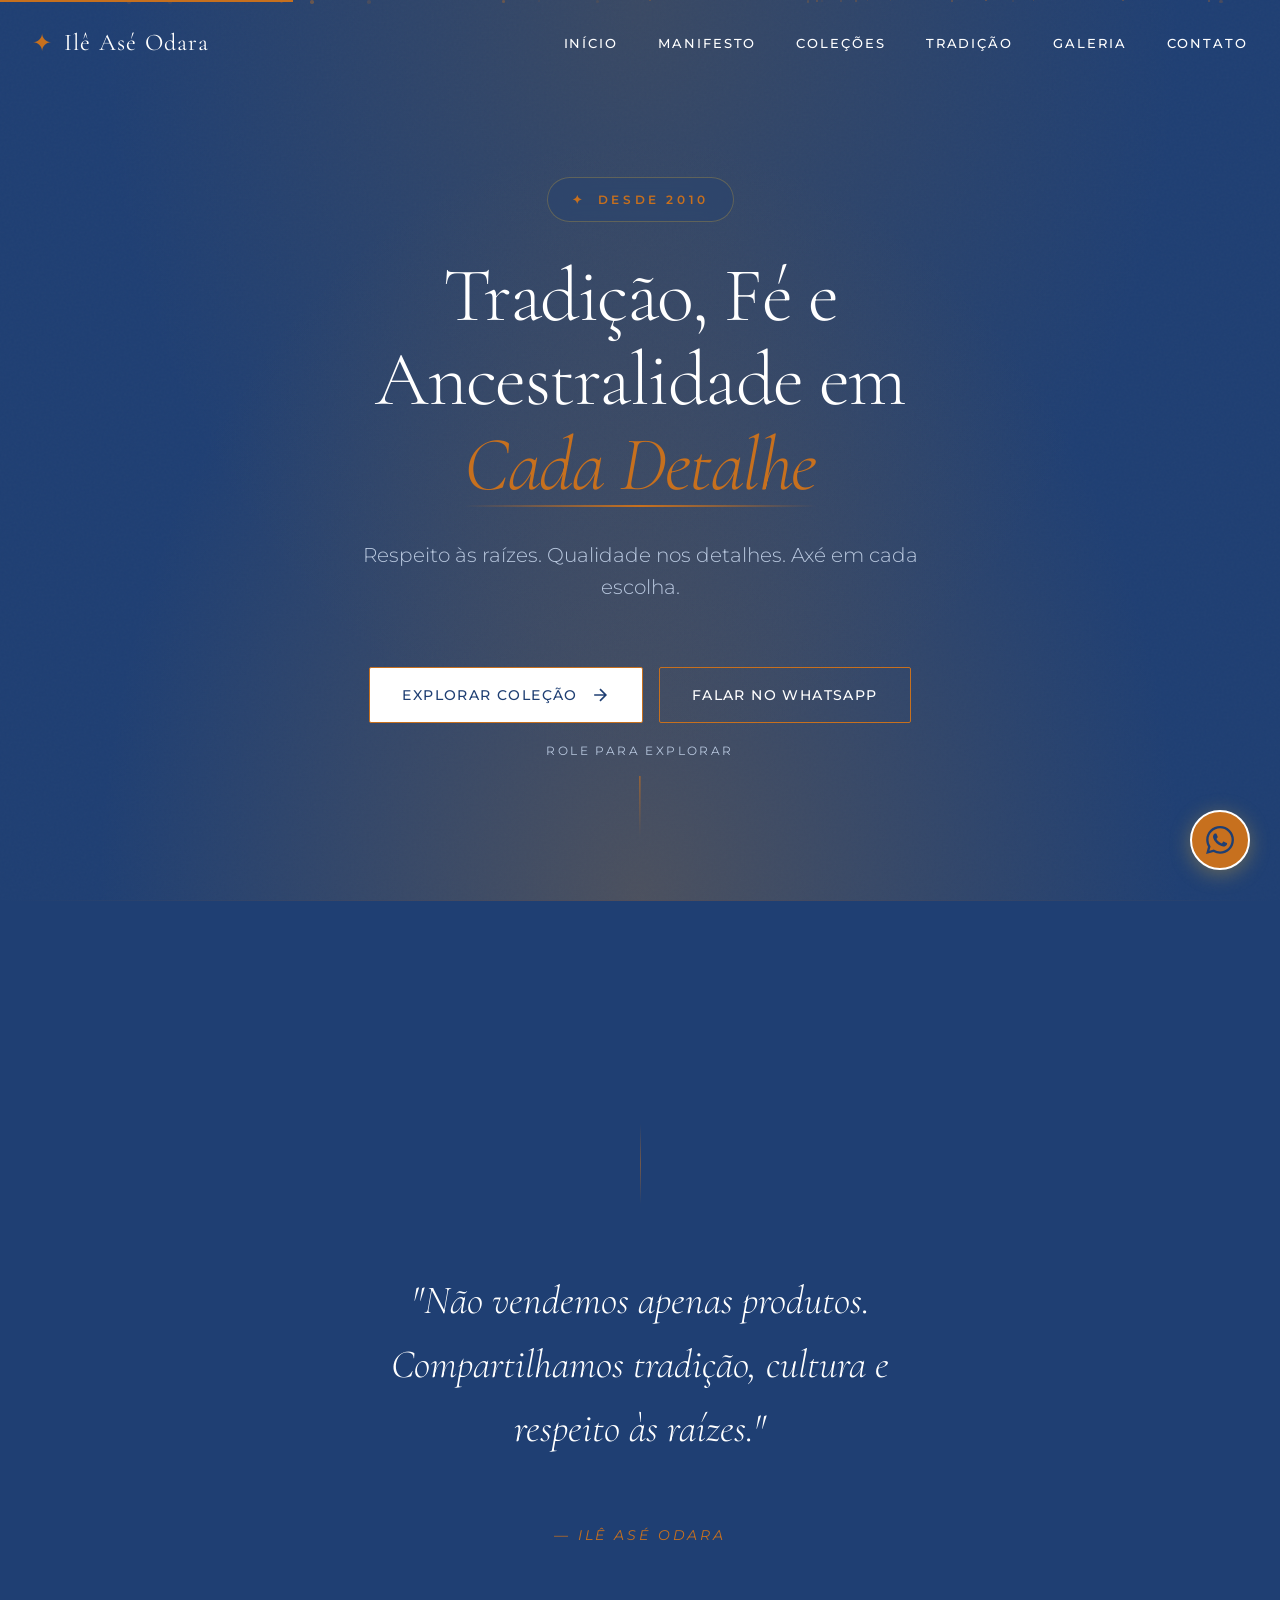
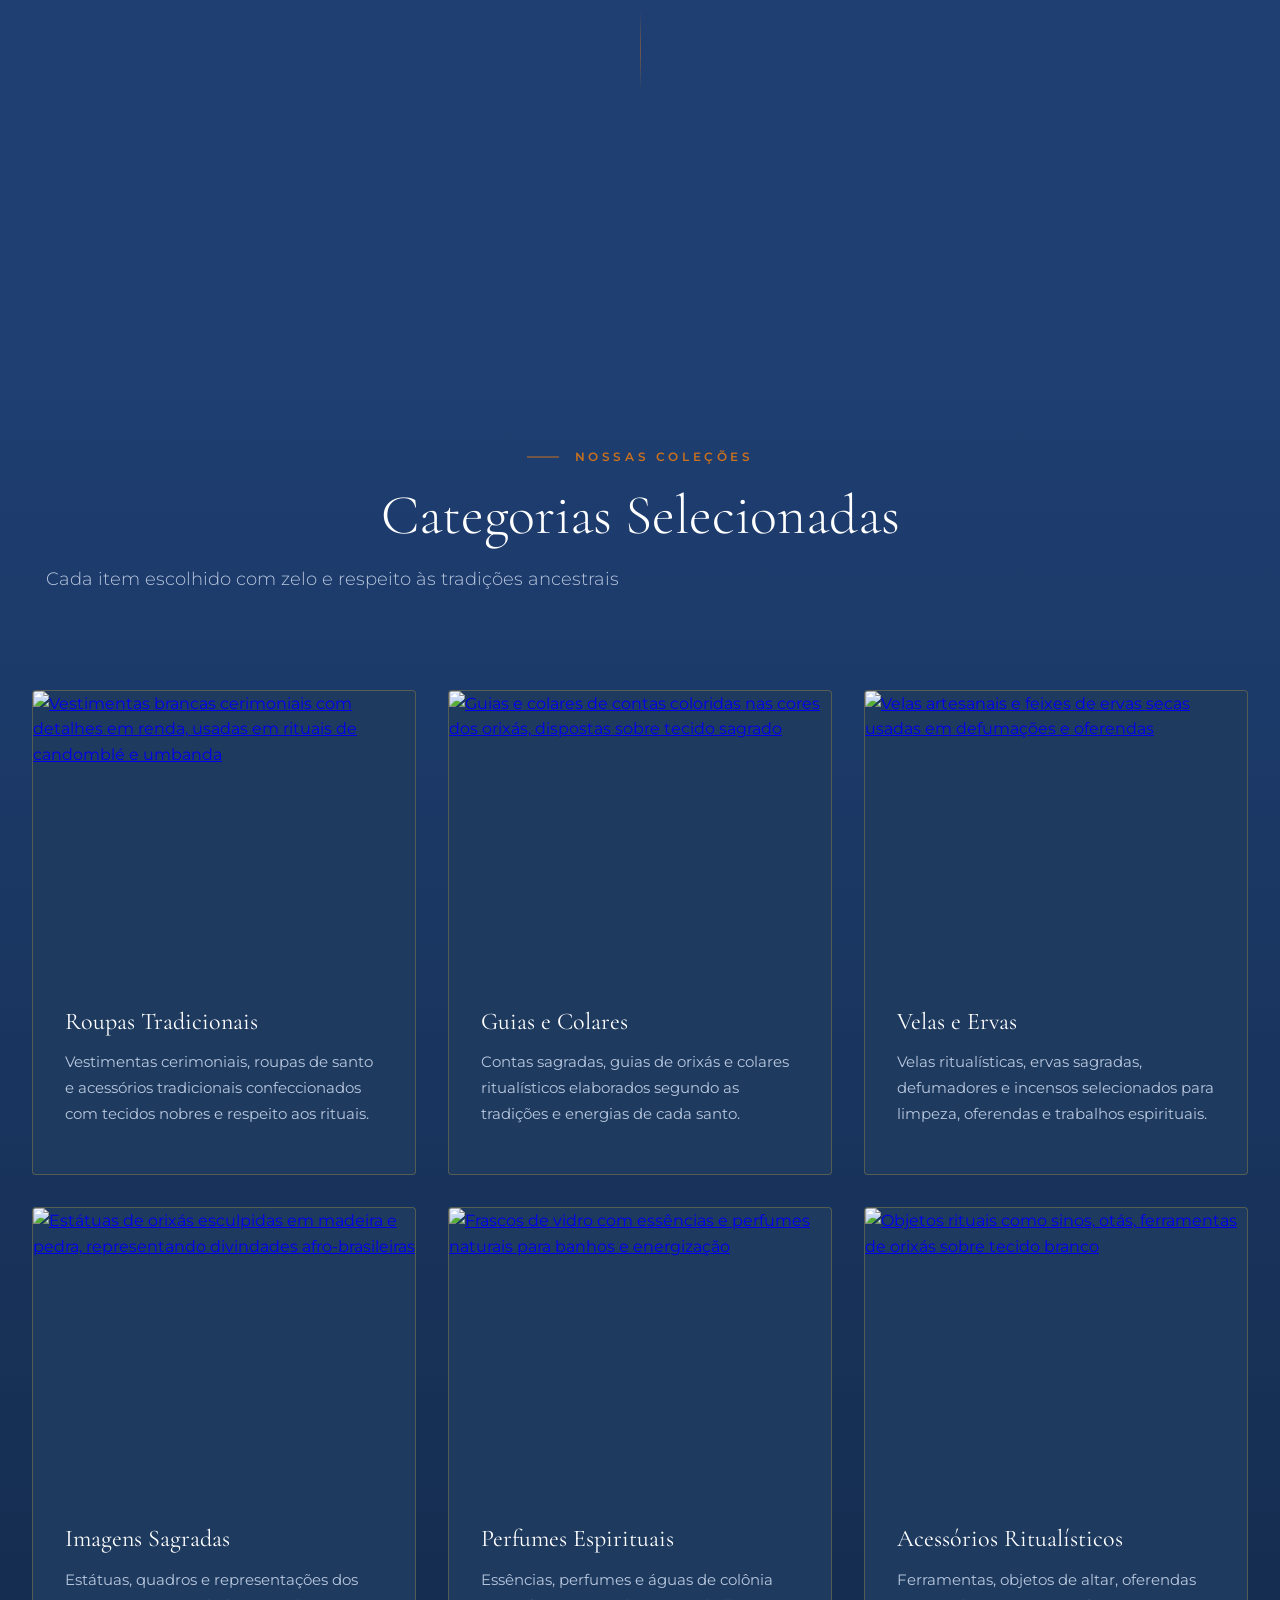
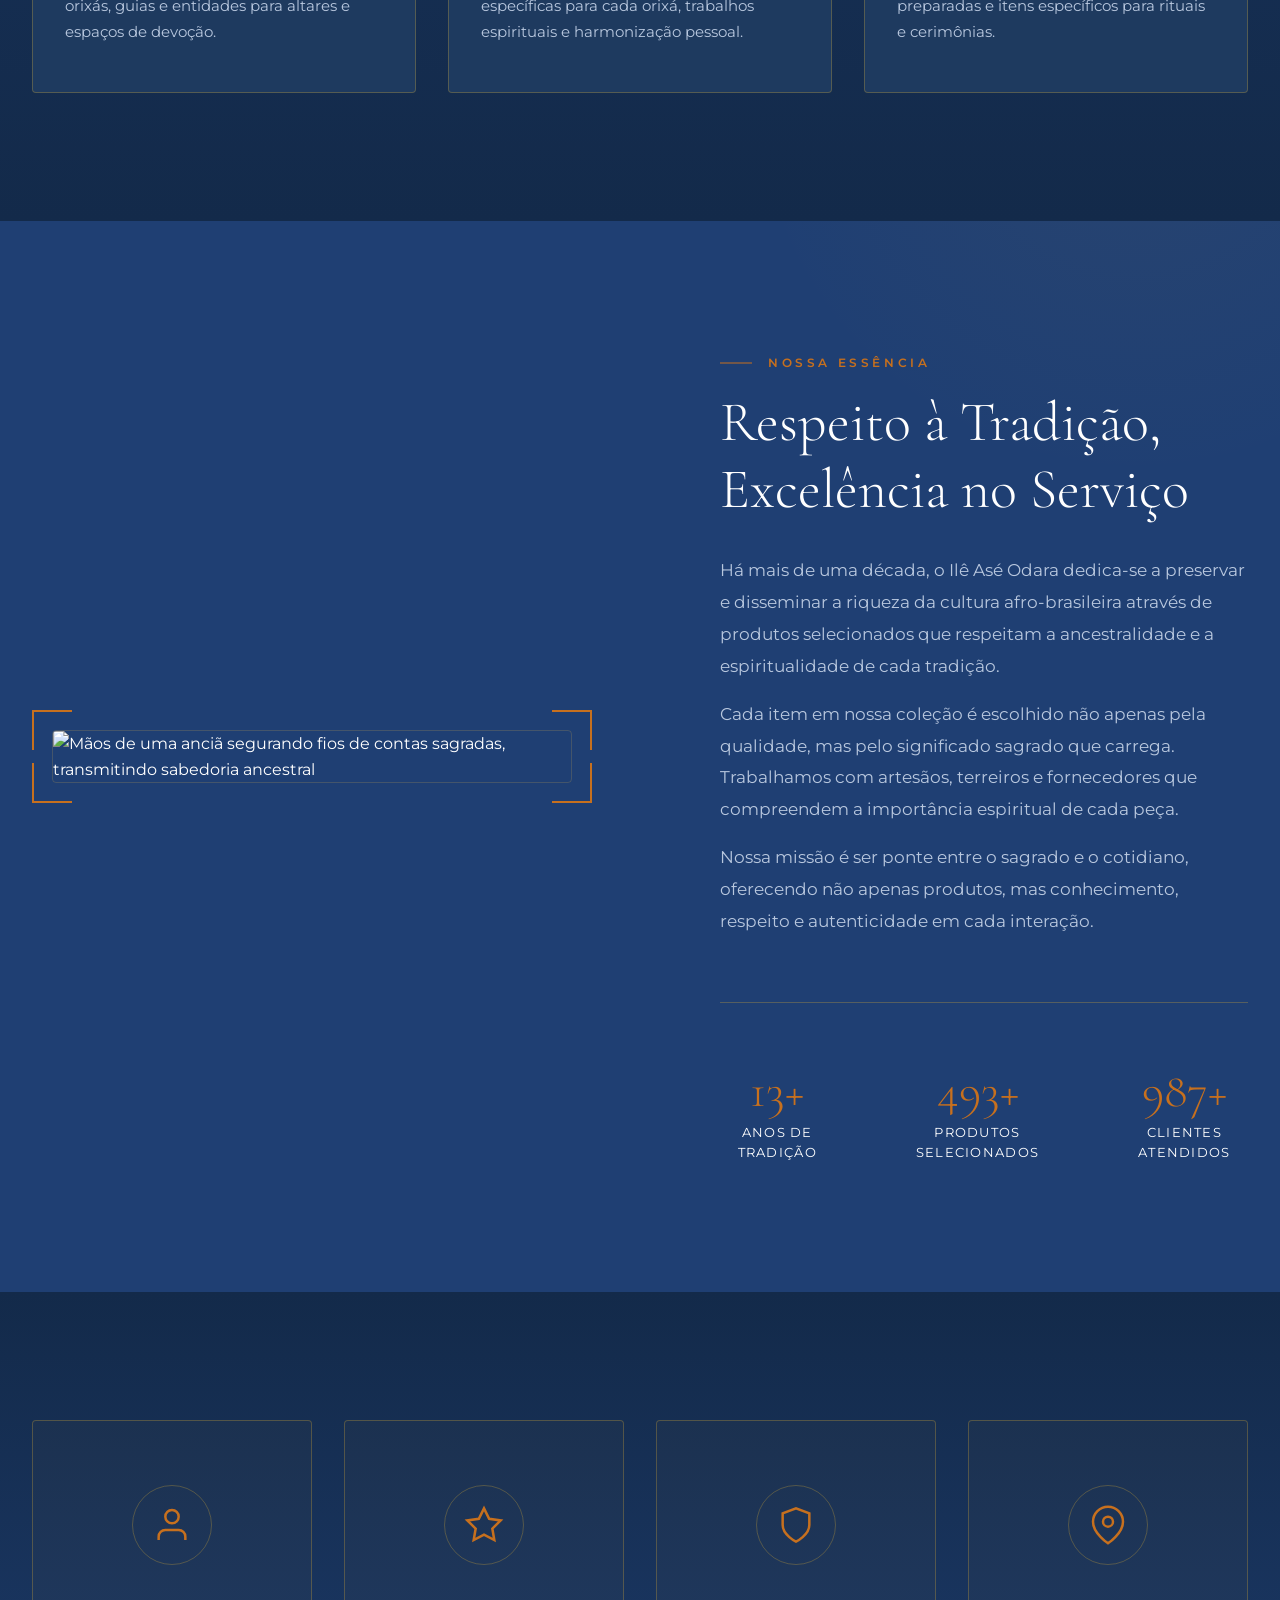
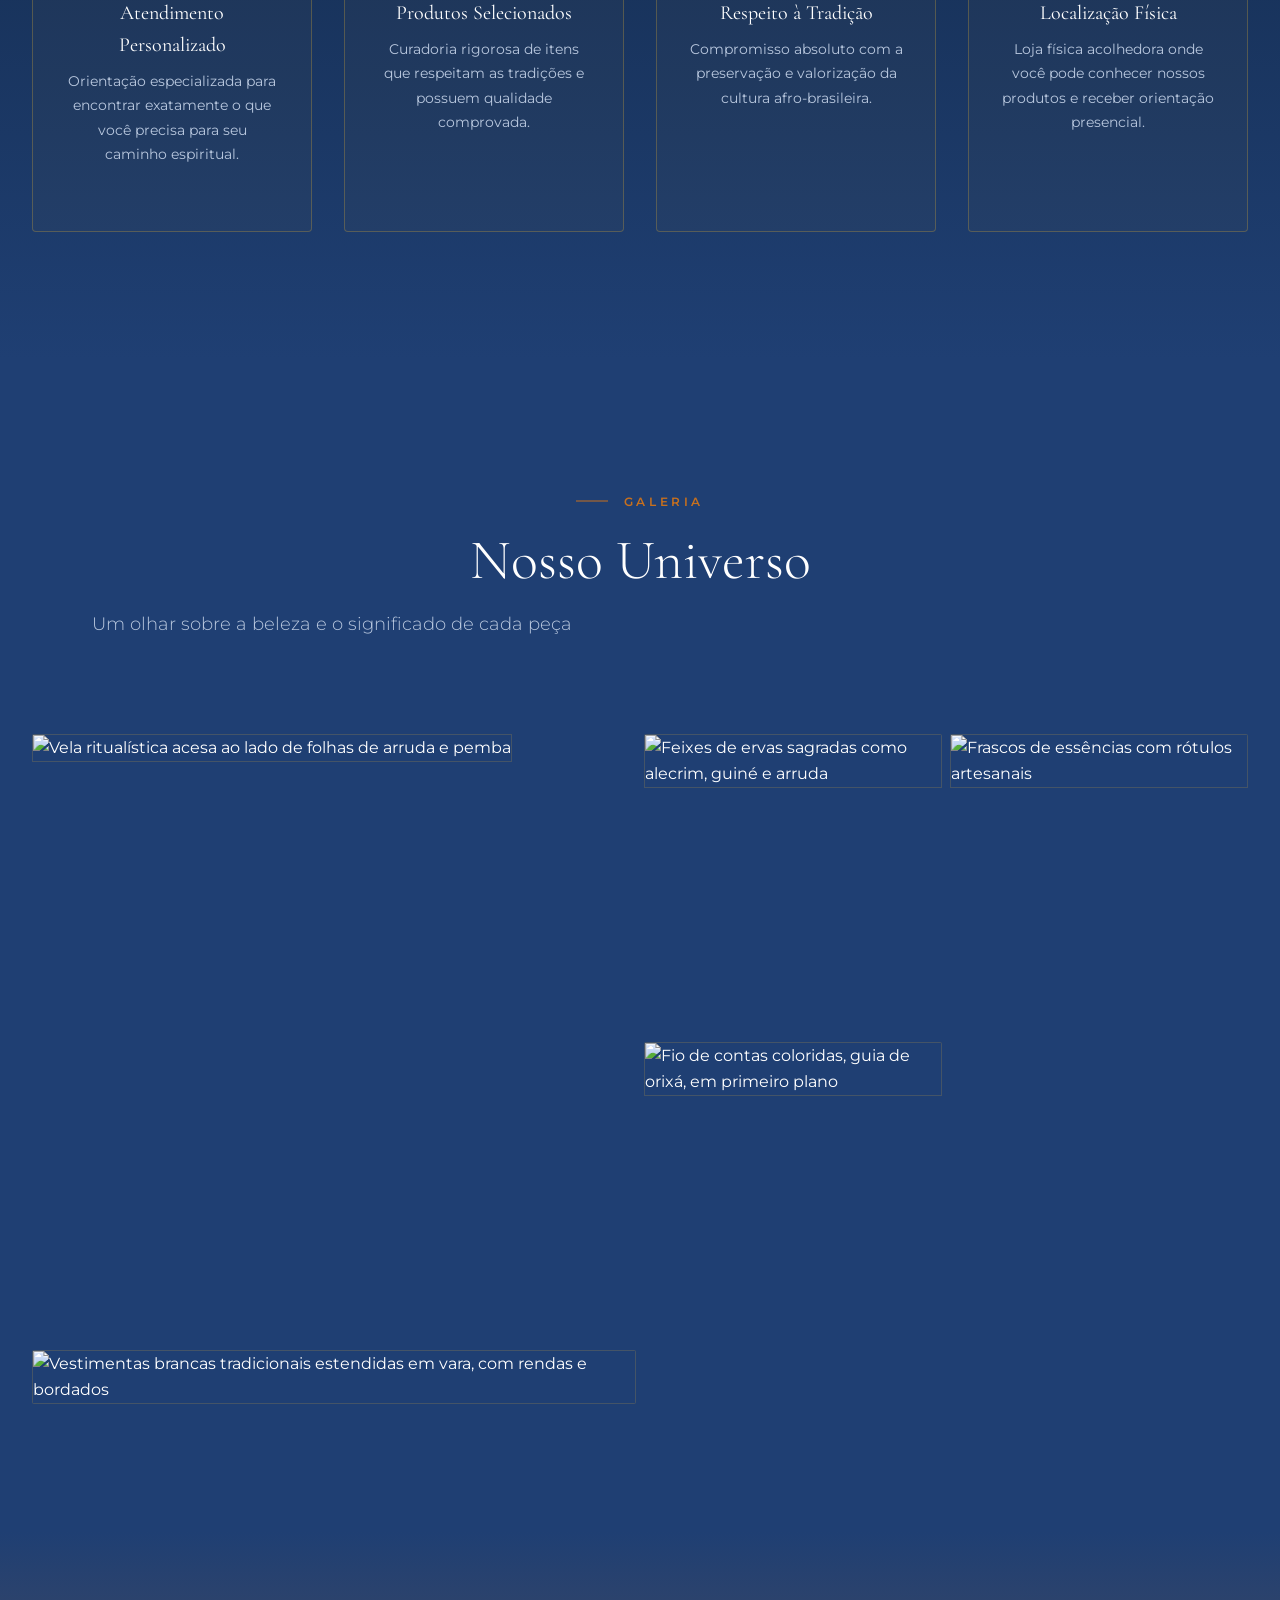
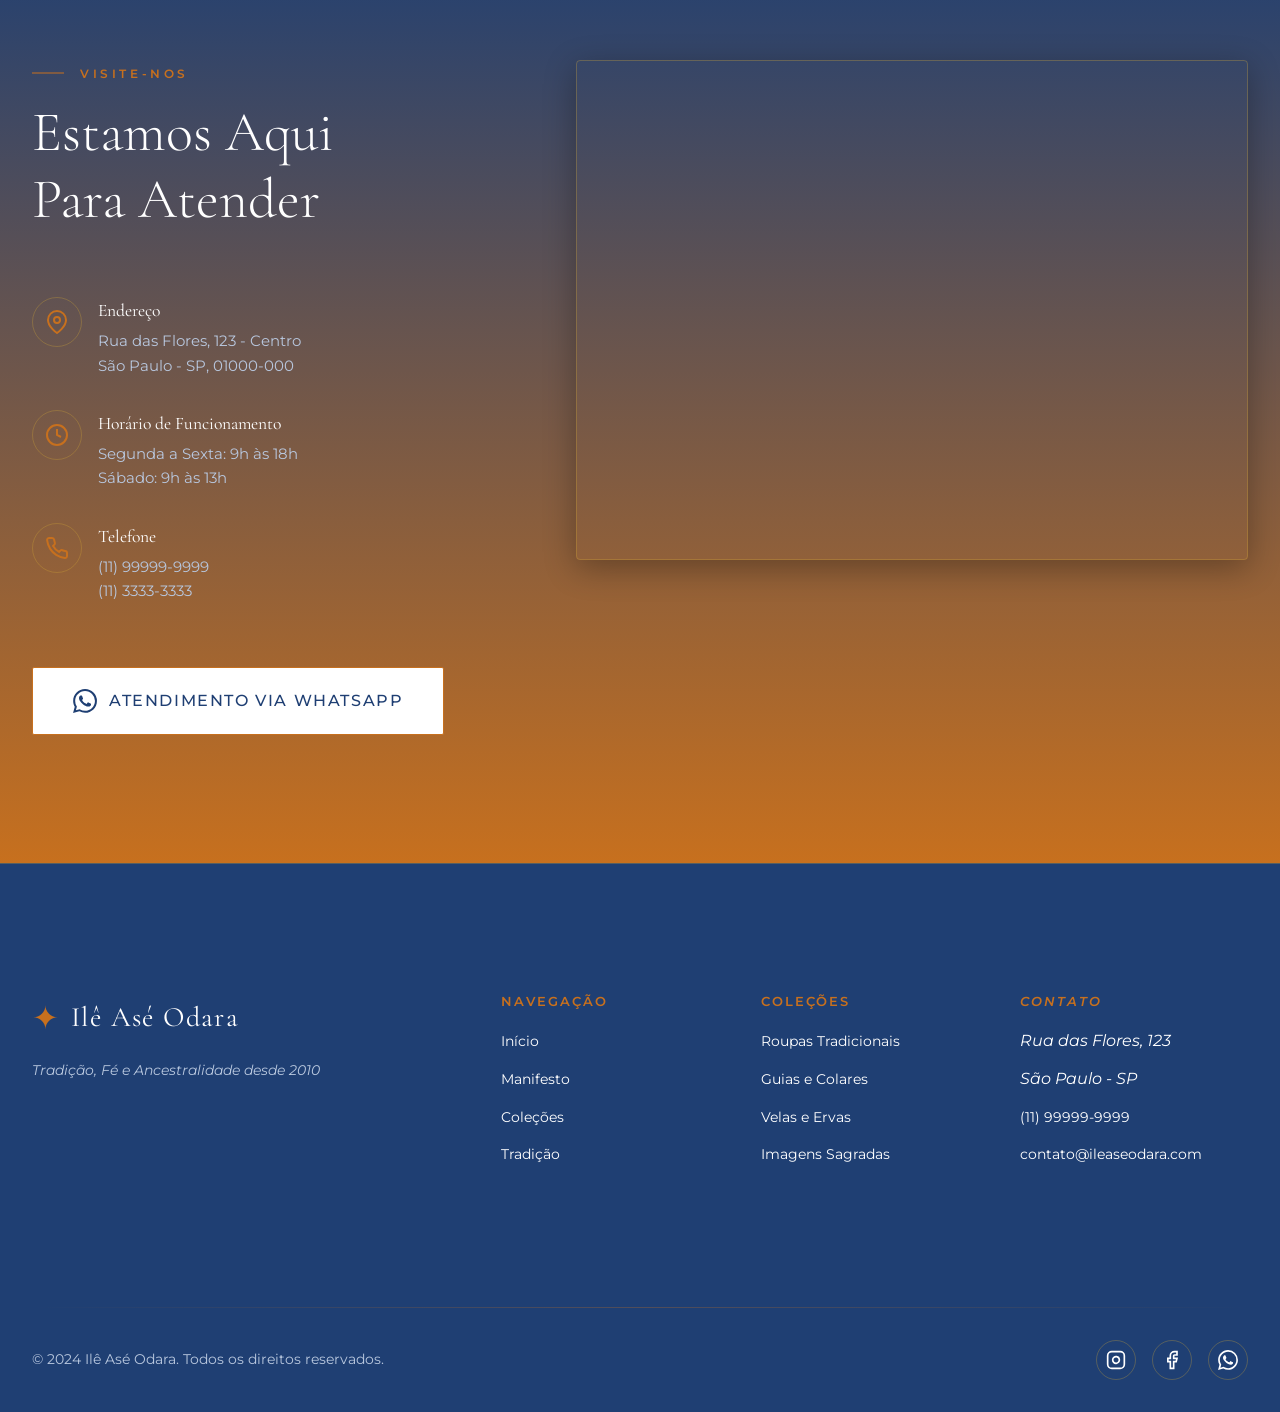
==== commit 820ed51f: "Ilê Asé Odara website atualizado" ====
--- a/index.html
+++ b/index.html
@@ -196,120 +196,127 @@
       </div>
     </article>
 
-    <!-- === COLEÇÕES SECTION (lista de produtos) === -->
-    <section class="colecoes" id="colecoes" aria-labelledby="colecoes-heading">
-      <div class="container">
-        <header class="section-header">
-          <span class="section-label">Nossas Coleções</span>
-          <h2 id="colecoes-heading" class="section-title">Categorias Selecionadas</h2>
-          <p class="section-desc">Cada item escolhido com zelo e respeito às tradições ancestrais</p>
-        </header>
-
-        <div class="colecoes-grid" role="list">
-          <!-- Card 1 -->
-          <article class="colecao-card" data-product="Roupas Tradicionais" role="listitem">
+<!-- === COLEÇÕES SECTION (lista de produtos) === -->
+<section class="colecoes" id="colecoes" aria-labelledby="colecoes-heading">
+    <div class="container">
+      <header class="section-header">
+        <span class="section-label">Nossas Coleções</span>
+        <h2 id="colecoes-heading" class="section-title">Categorias Selecionadas</h2>
+        <p class="section-desc">Cada item escolhido com zelo e respeito às tradições ancestrais</p>
+      </header>
+  
+      <div class="colecoes-grid" role="list">
+        <!-- Card 1 -->
+        <article class="colecao-card" data-product="Roupas Tradicionais" role="listitem">
+          <a href="pages/p1/Roupas.html" class="card-link-wrapper" aria-label="Ver página de Roupas Tradicionais">
             <div class="card-image">
               <img src="https://images.unsplash.com/photo-1595407753234-0882f1e77954?w=800&auto=format&fit=crop&q=80" alt="Vestimentas brancas cerimoniais com detalhes em renda, usadas em rituais de candomblé e umbanda" loading="lazy">
               <div class="card-overlay">
-                <button class="card-btn" onclick="openWhatsApp('Roupas Tradicionais')" aria-label="Consultar disponibilidade de Roupas Tradicionais via WhatsApp">
-                  Consultar Disponibilidade
-                </button>
+                <!-- Corrigido: Caminho do link -->
+                <a href="pages/p1/Roupas.html" class="card-btn" aria-label="Ver produtos de Roupas Tradicionais">
+                  Ver Produtos
+                </a>
               </div>
             </div>
             <div class="card-content">
               <h3>Roupas Tradicionais</h3>
               <p>Vestimentas cerimoniais, roupas de santo e acessórios tradicionais confeccionados com tecidos nobres e respeito aos rituais.</p>
-              <span class="card-link" aria-hidden="true">Ver produtos →</span>
-            </div>
-          </article>
-
-          <!-- Card 2 -->
-          <article class="colecao-card" data-product="Guias e Colares" role="listitem">
+            </div>
+          </a>
+        </article>
+  
+        <!-- Card 2 -->
+        <article class="colecao-card" data-product="Guias e Colares" role="listitem">
+          <a href="pages/p2/GuiasColares.html" class="card-link-wrapper" aria-label="Ver página de Guias e Colares">
             <div class="card-image">
               <img src="https://images.unsplash.com/photo-1611591437281-460bfbe1220a?w=800&auto=format&fit=crop&q=80" alt="Guias e colares de contas coloridas nas cores dos orixás, dispostas sobre tecido sagrado" loading="lazy">
               <div class="card-overlay">
-                <button class="card-btn" onclick="openWhatsApp('Guias e Colares')" aria-label="Consultar disponibilidade de Guias e Colares via WhatsApp">
-                  Consultar Disponibilidade
-                </button>
+                <a href="pages/p2/GuiasColares.html" class="card-btn" aria-label="Ver produtos de Guias e Colares">
+                  Ver Produtos
+                </a>
               </div>
             </div>
             <div class="card-content">
               <h3>Guias e Colares</h3>
               <p>Contas sagradas, guias de orixás e colares ritualísticos elaborados segundo as tradições e energias de cada santo.</p>
-              <span class="card-link" aria-hidden="true">Ver produtos →</span>
-            </div>
-          </article>
-
-          <!-- Card 3 -->
-          <article class="colecao-card" data-product="Velas e Ervas" role="listitem">
+            </div>
+          </a>
+        </article>
+  
+        <!-- Card 3 -->
+        <article class="colecao-card" data-product="Velas e Ervas" role="listitem">
+          <a href="pages/p3/VelasErvas.html" class="card-link-wrapper" aria-label="Ver página de Velas e Ervas">
             <div class="card-image">
               <img src="https://img.elo7.com.br/product/zoom/2FCF97E/velas-artesanais-com-ervas.jpg" alt="Velas artesanais e feixes de ervas secas usadas em defumações e oferendas" loading="lazy">
               <div class="card-overlay">
-                <button class="card-btn" onclick="openWhatsApp('Velas e Ervas')" aria-label="Consultar disponibilidade de Velas e Ervas via WhatsApp">
-                  Consultar Disponibilidade
-                </button>
+                <a href="pages/p3/VelasErvas.html" class="card-btn" aria-label="Ver produtos de Velas e Ervas">
+                  Ver Produtos
+                </a>
               </div>
             </div>
             <div class="card-content">
               <h3>Velas e Ervas</h3>
               <p>Velas ritualísticas, ervas sagradas, defumadores e incensos selecionados para limpeza, oferendas e trabalhos espirituais.</p>
-              <span class="card-link" aria-hidden="true">Ver produtos →</span>
-            </div>
-          </article>
-
-          <!-- Card 4 -->
-          <article class="colecao-card" data-product="Imagens Sagradas" role="listitem">
+            </div>
+          </a>
+        </article>
+  
+        <!-- Card 4 -->
+        <article class="colecao-card" data-product="Imagens Sagradas" role="listitem">
+          <a href="pages/p4/ImagensSagradas.html" class="card-link-wrapper" aria-label="Ver página de Imagens Sagradas">
             <div class="card-image">
               <img src="https://images.unsplash.com/photo-1544967082-d9d25d867d66?w=800&auto=format&fit=crop&q=80" alt="Estátuas de orixás esculpidas em madeira e pedra, representando divindades afro-brasileiras" loading="lazy">
               <div class="card-overlay">
-                <button class="card-btn" onclick="openWhatsApp('Imagens Sagradas')" aria-label="Consultar disponibilidade de Imagens Sagradas via WhatsApp">
-                  Consultar Disponibilidade
-                </button>
+                <a href="pages/p4/ImagensSagradas.html" class="card-btn" aria-label="Ver produtos de Imagens Sagradas">
+                  Ver Produtos
+                </a>
               </div>
             </div>
             <div class="card-content">
               <h3>Imagens Sagradas</h3>
               <p>Estátuas, quadros e representações dos orixás, guias e entidades para altares e espaços de devoção.</p>
-              <span class="card-link" aria-hidden="true">Ver produtos →</span>
-            </div>
-          </article>
-
-          <!-- Card 5 -->
-          <article class="colecao-card" data-product="Perfumes Espirituais" role="listitem">
+            </div>
+          </a>
+        </article>
+  
+        <!-- Card 5 -->
+        <article class="colecao-card" data-product="Perfumes Espirituais" role="listitem">
+          <a href="pages/p5/PerfumesEspirituais.html" class="card-link-wrapper" aria-label="Ver página de Perfumes Espirituais">
             <div class="card-image">
               <img src="https://images.unsplash.com/photo-1594035910387-fea47794261f?w=800&auto=format&fit=crop&q=80" alt="Frascos de vidro com essências e perfumes naturais para banhos e energização" loading="lazy">
               <div class="card-overlay">
-                <button class="card-btn" onclick="openWhatsApp('Perfumes Espirituais')" aria-label="Consultar disponibilidade de Perfumes Espirituais via WhatsApp">
-                  Consultar Disponibilidade
-                </button>
+                <a href="pages/p5/PerfumesEspirituais.html" class="card-btn" aria-label="Ver produtos de Perfumes Espirituais">
+                  Ver Produtos
+                </a>
               </div>
             </div>
             <div class="card-content">
               <h3>Perfumes Espirituais</h3>
               <p>Essências, perfumes e águas de colônia específicas para cada orixá, trabalhos espirituais e harmonização pessoal.</p>
-              <span class="card-link" aria-hidden="true">Ver produtos →</span>
-            </div>
-          </article>
-
-          <!-- Card 6 -->
-          <article class="colecao-card" data-product="Acessórios Ritualísticos" role="listitem">
+            </div>
+          </a>
+        </article>
+  
+        <!-- Card 6 -->
+        <article class="colecao-card" data-product="Acessórios Ritualísticos" role="listitem">
+          <a href="pages/p6/AcessóriosRitualísticos.html" class="card-link-wrapper" aria-label="Ver página de Acessórios Ritualísticos">
             <div class="card-image">
               <img src="https://images.unsplash.com/photo-1612817288484-6f916006741a?w=800&auto=format&fit=crop&q=80" alt="Objetos rituais como sinos, otás, ferramentas de orixás sobre tecido branco" loading="lazy">
               <div class="card-overlay">
-                <button class="card-btn" onclick="openWhatsApp('Acessórios Ritualísticos')" aria-label="Consultar disponibilidade de Acessórios Ritualísticos via WhatsApp">
-                  Consultar Disponibilidade
-                </button>
+                <a href="pages/p6/AcessóriosRitualísticos.html" class="card-btn" aria-label="Ver produtos de Acessórios Ritualísticos">
+                  Ver Produtos
+                </a>
               </div>
             </div>
             <div class="card-content">
               <h3>Acessórios Ritualísticos</h3>
               <p>Ferramentas, objetos de altar, oferendas preparadas e itens específicos para rituais e cerimônias.</p>
-              <span class="card-link" aria-hidden="true">Ver produtos →</span>
-            </div>
-          </article>
-        </div>
-      </div>
-    </section>
+            </div>
+          </a>
+        </article>
+      </div>
+    </div>
+  </section>
 
     <!-- === TRADIÇÃO SECTION === -->
     <section class="tradicao" id="tradicao" aria-labelledby="tradicao-heading">
--- a/style.css
+++ b/style.css
@@ -6,8 +6,8 @@
 :root {
     /* Cores Principais - AZUL DOMINANTE */
     --color-primary-dark: #1F3F73;    /* Azul escuro - fundo principal */
-    --color-primary: #2E6DB4;          /* Azul médio - elementos secundários */
-    --color-gold: #D4A837;             /* Dourado elegante - detalhes */
+    --color-primary: #c7701e;          /* Azul médio - elementos secundários */
+    --color-gold: #c7701e;             /* Dourado elegante - detalhes */
     --color-white: #FFFFFF;             /* Branco - textos e botões */
     
     /* Cores de Apoio (ajustadas para nova paleta) */
@@ -413,8 +413,8 @@
     justify-content: center;
     overflow: hidden;
     background: 
-        radial-gradient(ellipse at top, rgba(212, 168, 55, 0.15) 0%, transparent 60%), /* Brilho dourado */
-        radial-gradient(ellipse at bottom, rgba(46, 109, 180, 0.3) 0%, transparent 60%), /* Azul médio */
+        radial-gradient(ellipse at top, rgba(211, 131, 12, 0.15) 0%, transparent 60%), /* Brilho dourado */
+        radial-gradient(ellipse at bottom, rgba(180, 122, 46, 0.3) 0%, transparent 60%), /* Azul médio */
         var(--color-primary-dark); /* Fundo azul escuro */
 }
 
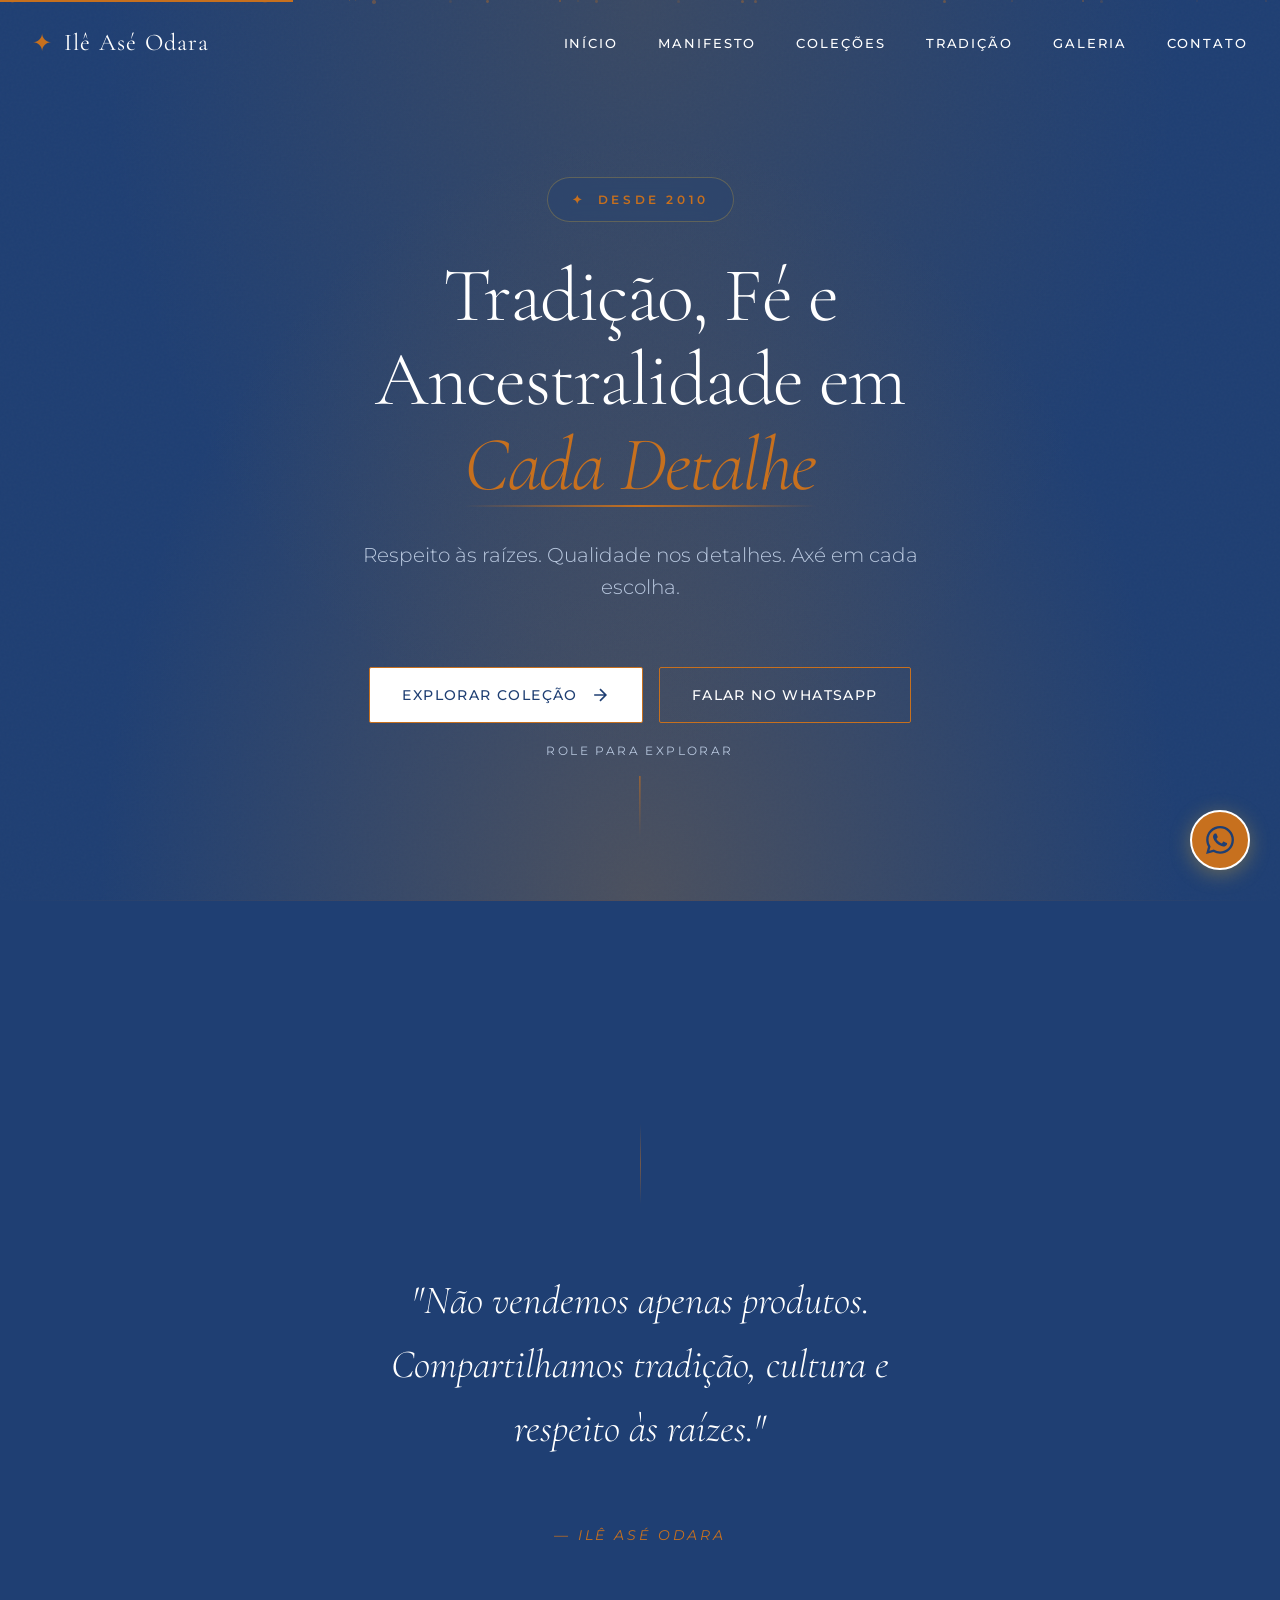
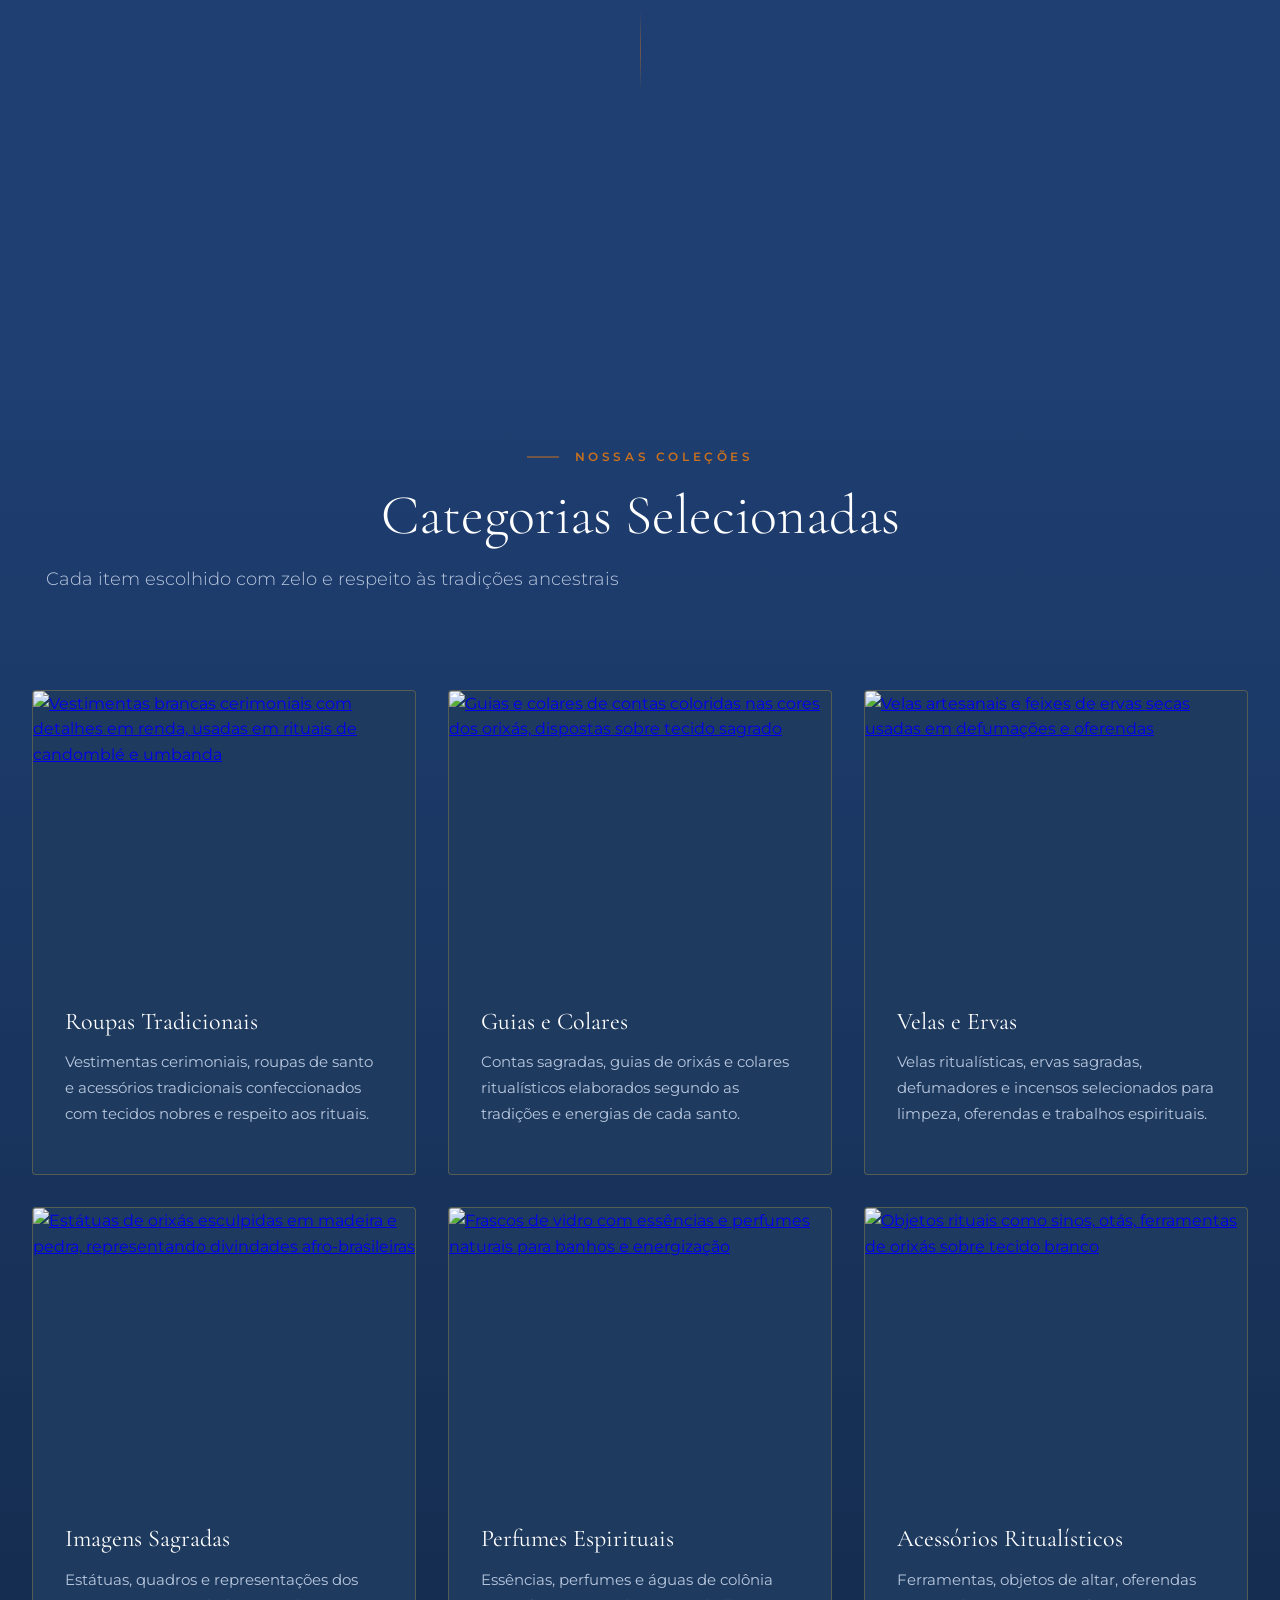
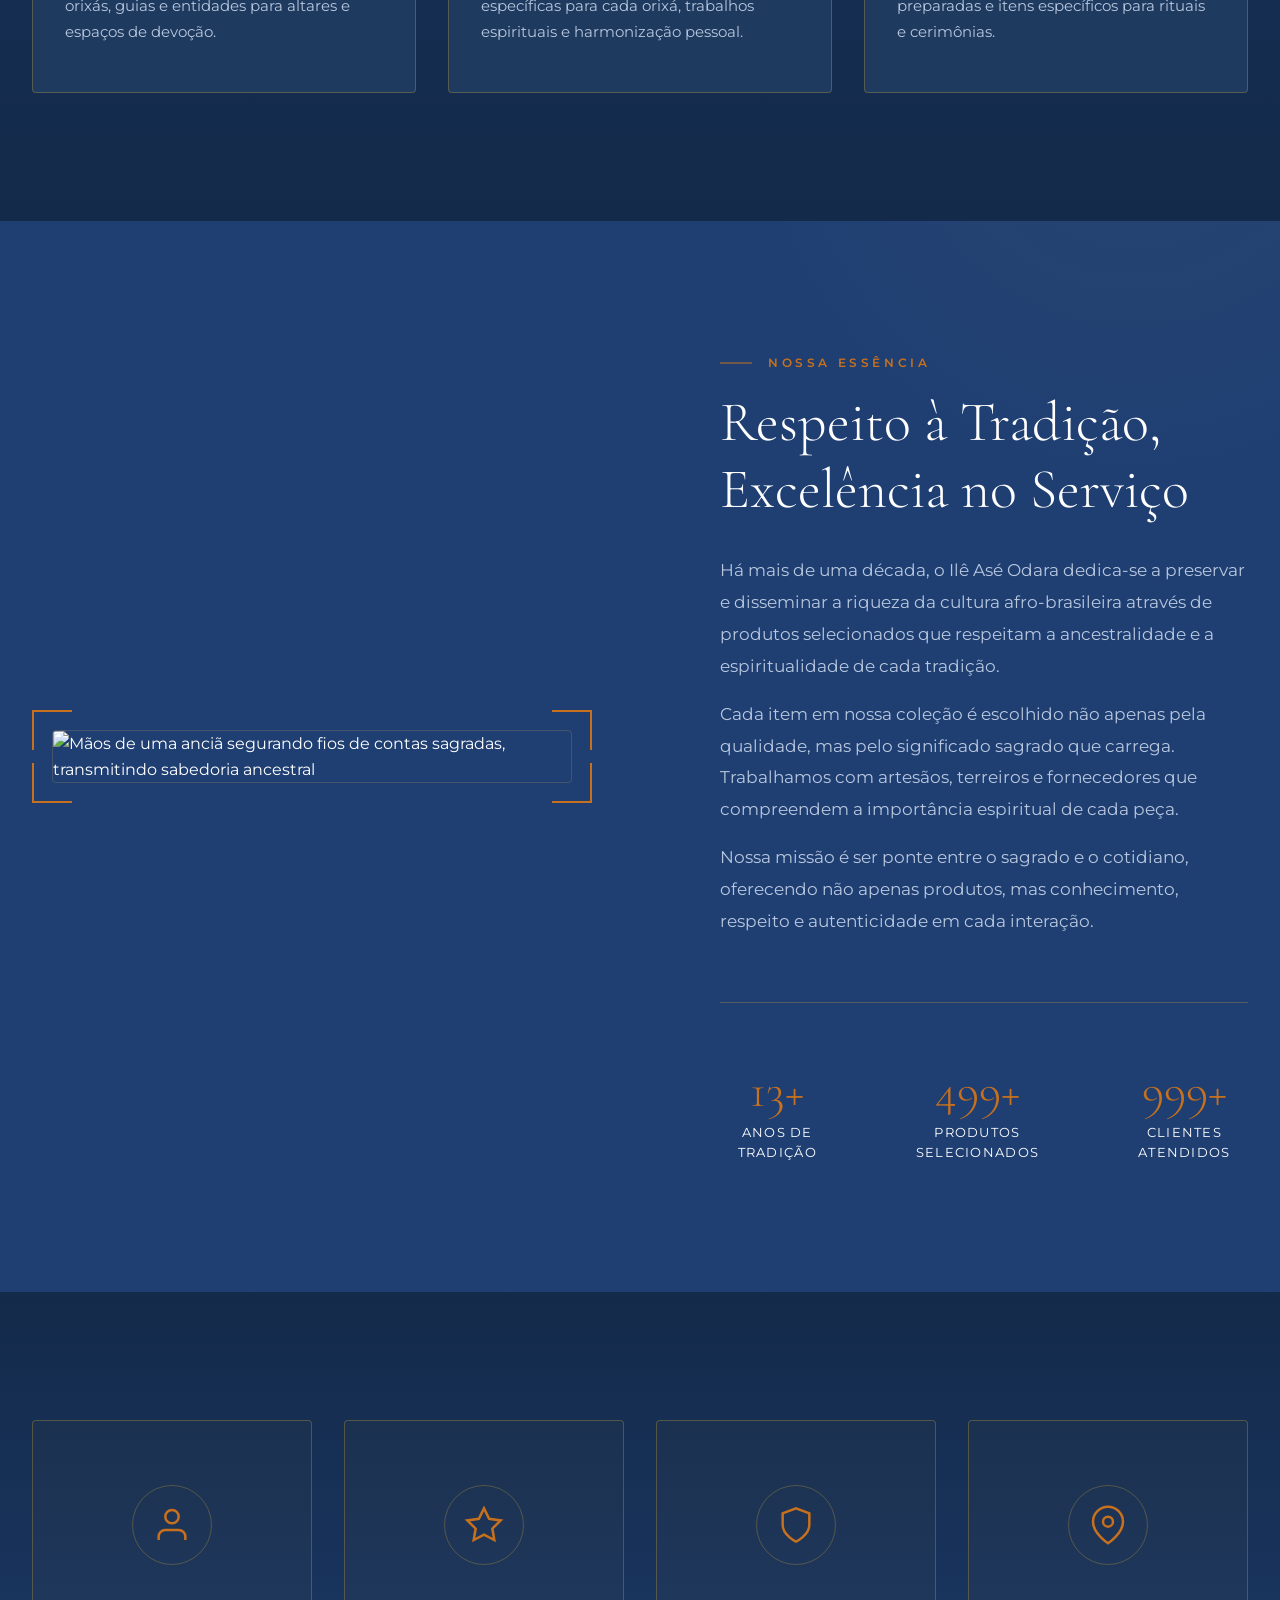
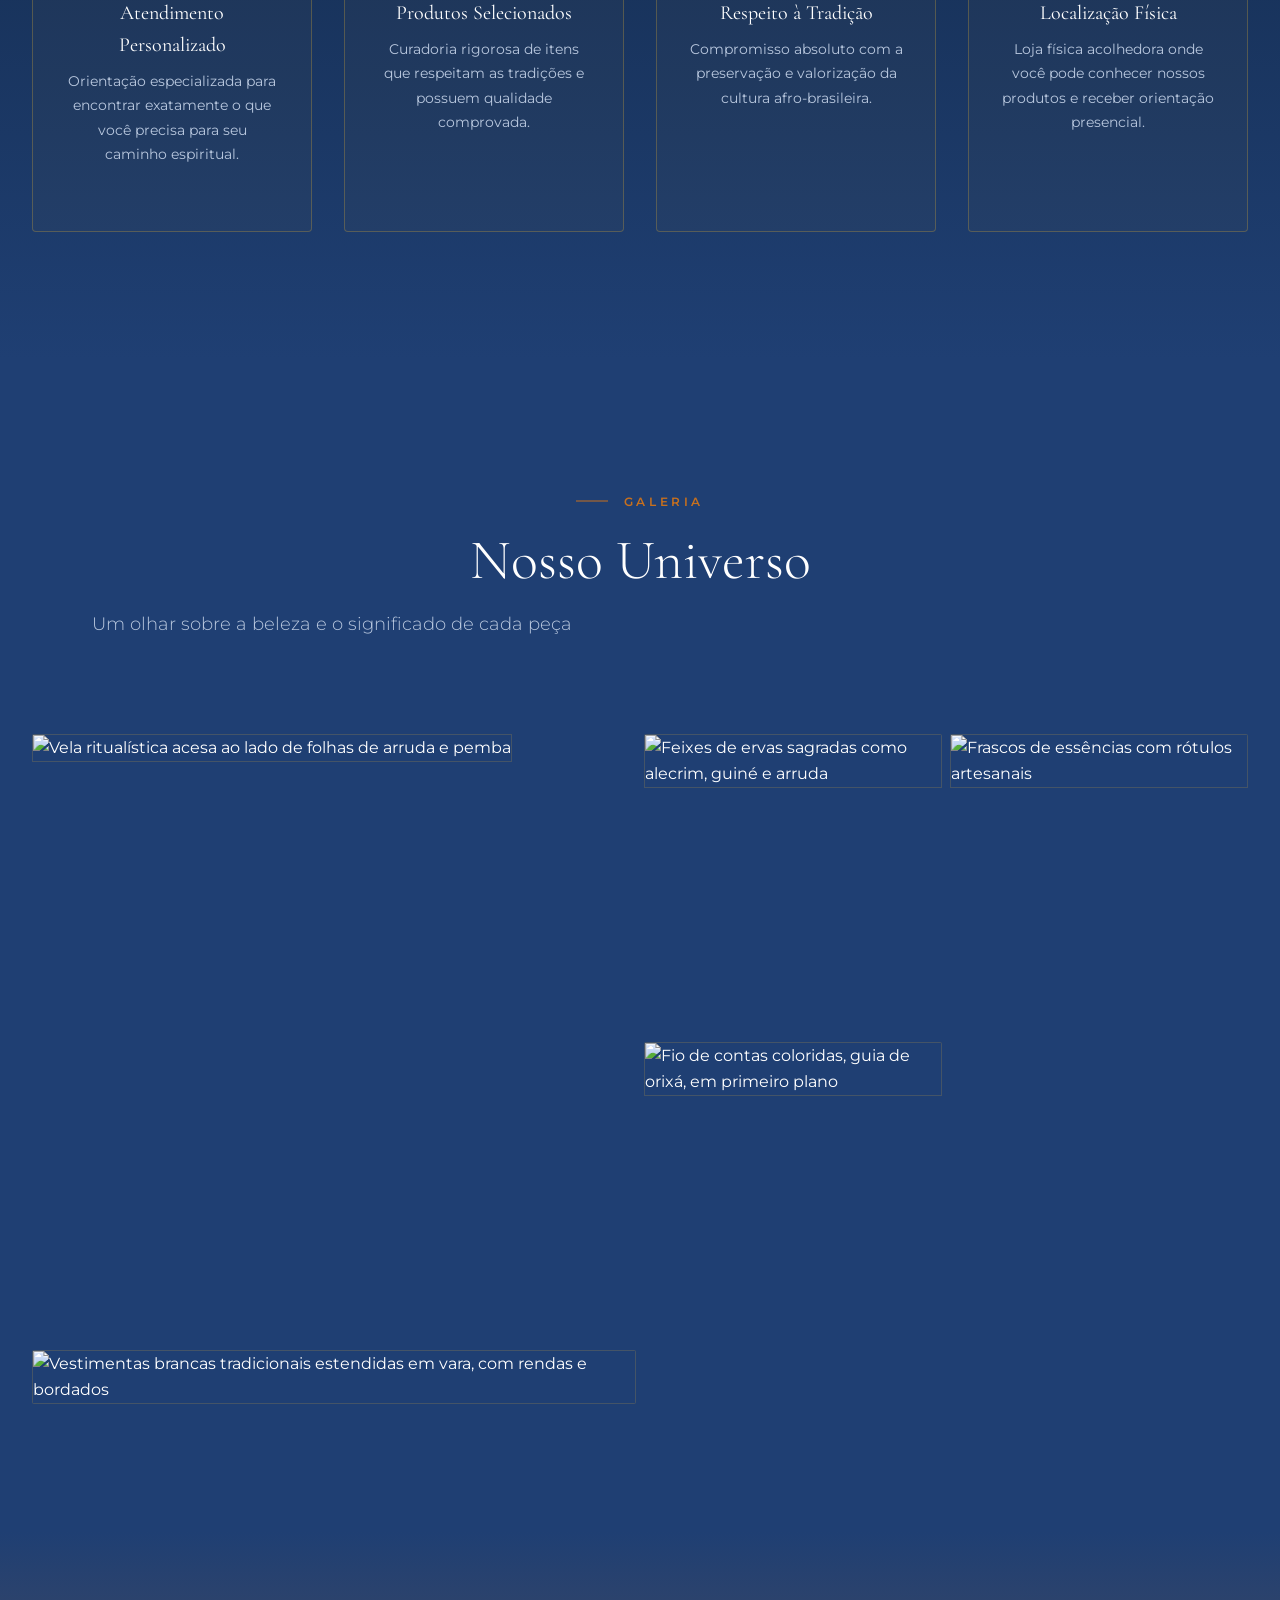
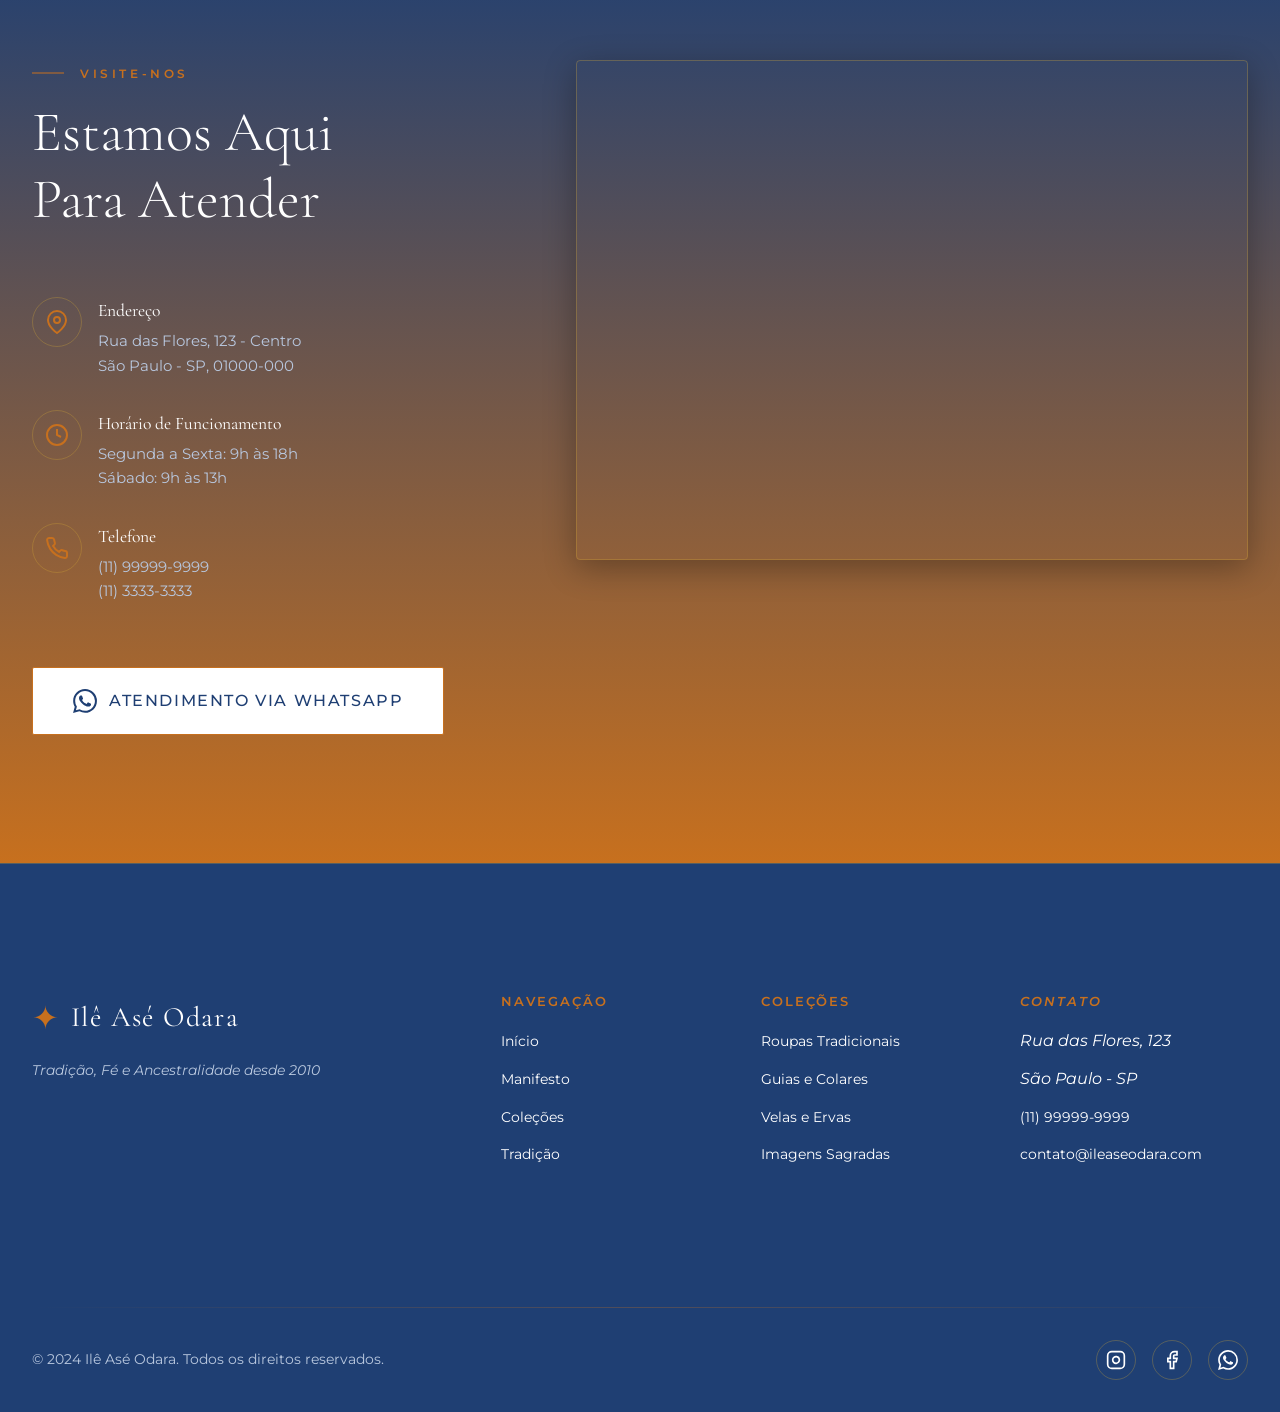
==== commit 5429a9f5: "Ilê Asé Odara website atualizado" ====
--- a/index.html
+++ b/index.html
@@ -227,11 +227,11 @@
   
         <!-- Card 2 -->
         <article class="colecao-card" data-product="Guias e Colares" role="listitem">
-          <a href="pages/p2/GuiasColares.html" class="card-link-wrapper" aria-label="Ver página de Guias e Colares">
+          <a href="pages/p2/GuiaseColares.html" class="card-link-wrapper" aria-label="Ver página de Guias e Colares">
             <div class="card-image">
               <img src="https://images.unsplash.com/photo-1611591437281-460bfbe1220a?w=800&auto=format&fit=crop&q=80" alt="Guias e colares de contas coloridas nas cores dos orixás, dispostas sobre tecido sagrado" loading="lazy">
               <div class="card-overlay">
-                <a href="pages/p2/GuiasColares.html" class="card-btn" aria-label="Ver produtos de Guias e Colares">
+                <a href="pages/p2/GuiaseColares.html" class="card-btn" aria-label="Ver produtos de Guias e Colares">
                   Ver Produtos
                 </a>
               </div>
@@ -245,11 +245,11 @@
   
         <!-- Card 3 -->
         <article class="colecao-card" data-product="Velas e Ervas" role="listitem">
-          <a href="pages/p3/VelasErvas.html" class="card-link-wrapper" aria-label="Ver página de Velas e Ervas">
+          <a href="pages/p3/VelaseErvas.html" class="card-link-wrapper" aria-label="Ver página de Velas e Ervas">
             <div class="card-image">
               <img src="https://img.elo7.com.br/product/zoom/2FCF97E/velas-artesanais-com-ervas.jpg" alt="Velas artesanais e feixes de ervas secas usadas em defumações e oferendas" loading="lazy">
               <div class="card-overlay">
-                <a href="pages/p3/VelasErvas.html" class="card-btn" aria-label="Ver produtos de Velas e Ervas">
+                <a href="pages/p3/VelaseErvas.html" class="card-btn" aria-label="Ver produtos de Velas e Ervas">
                   Ver Produtos
                 </a>
               </div>
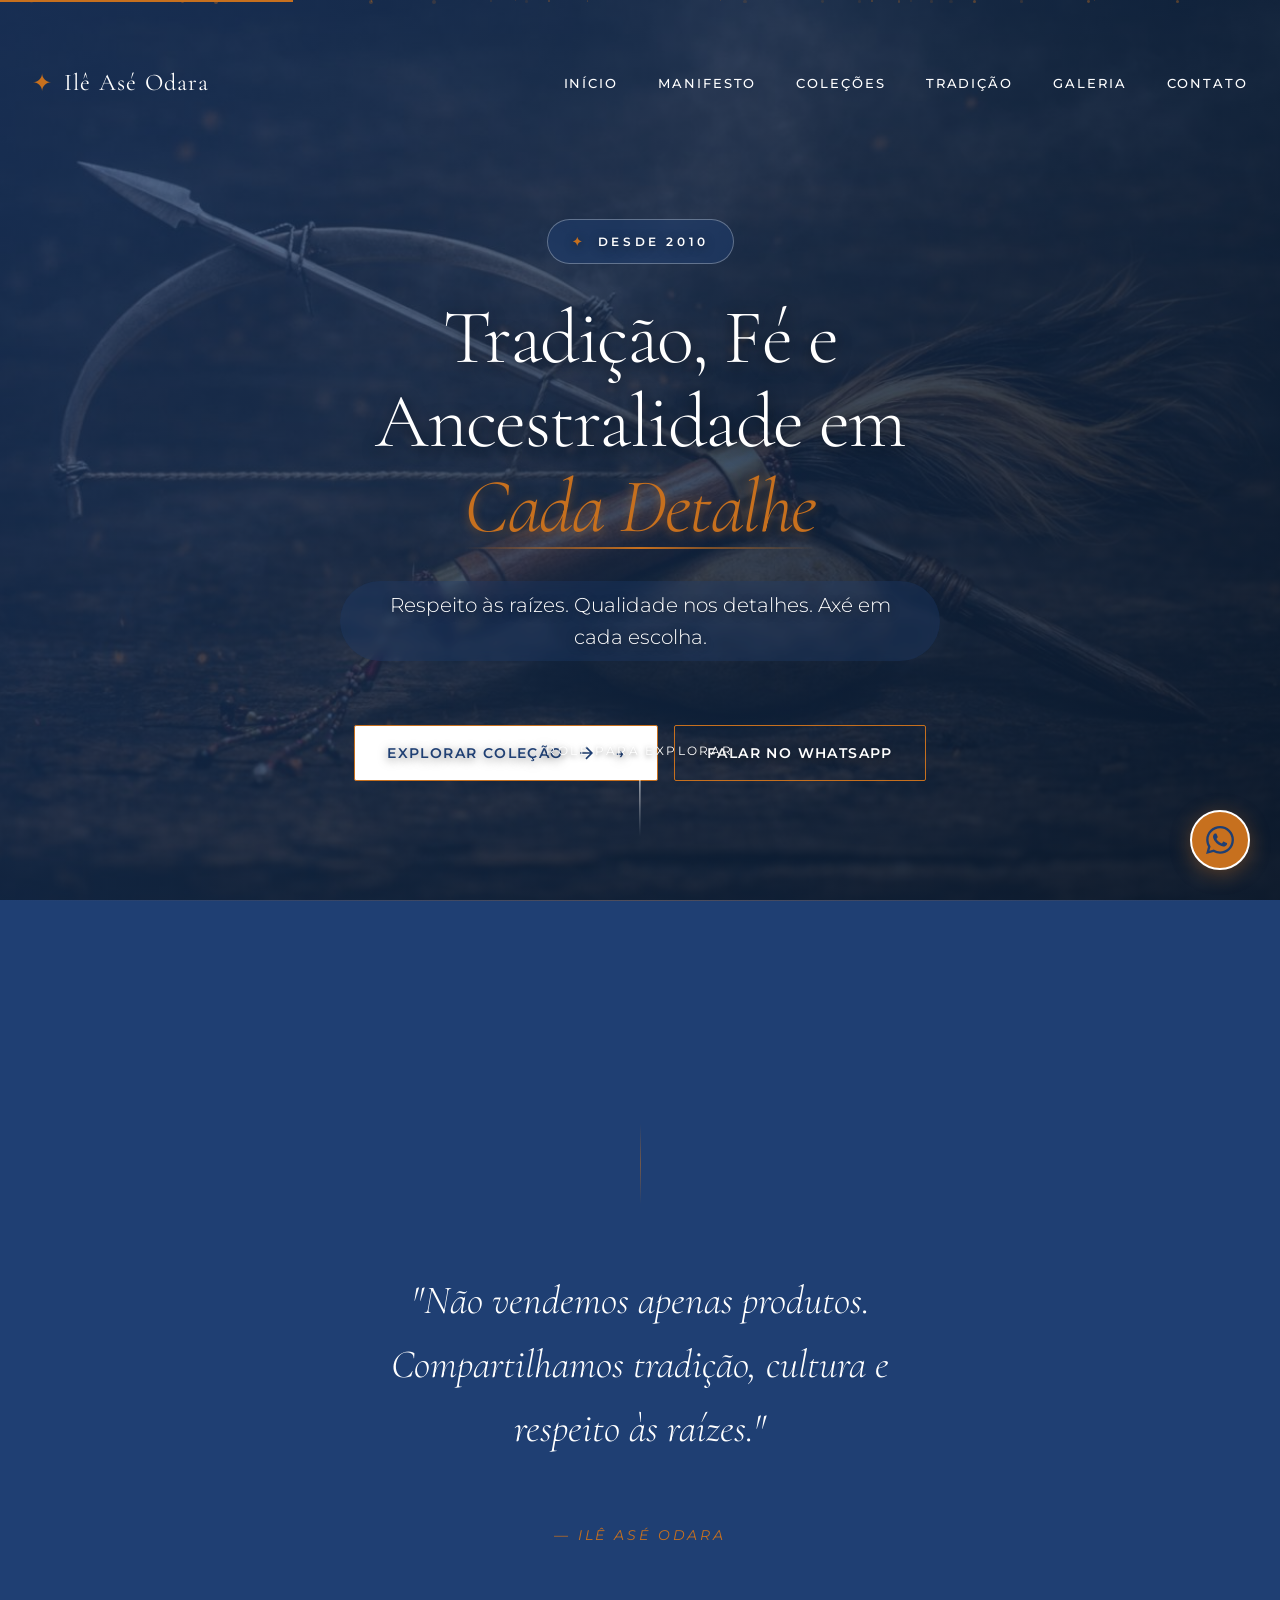
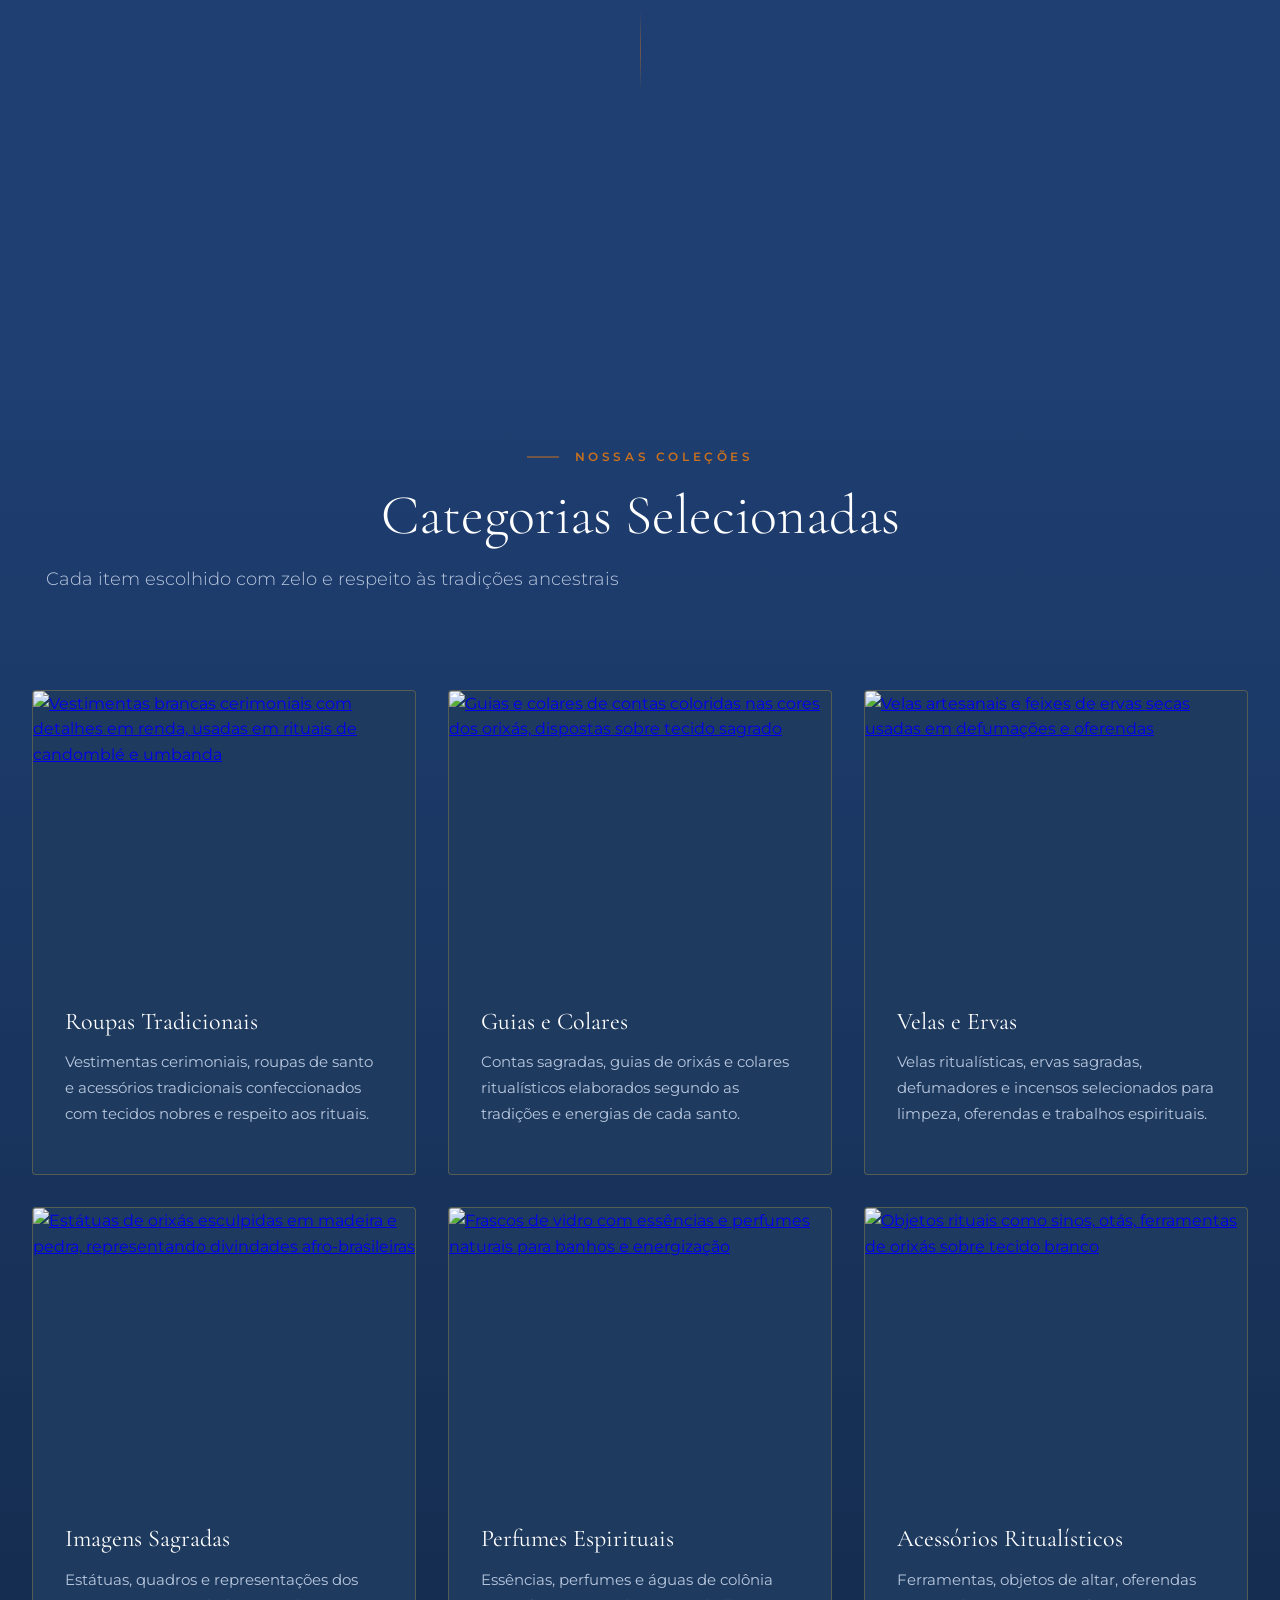
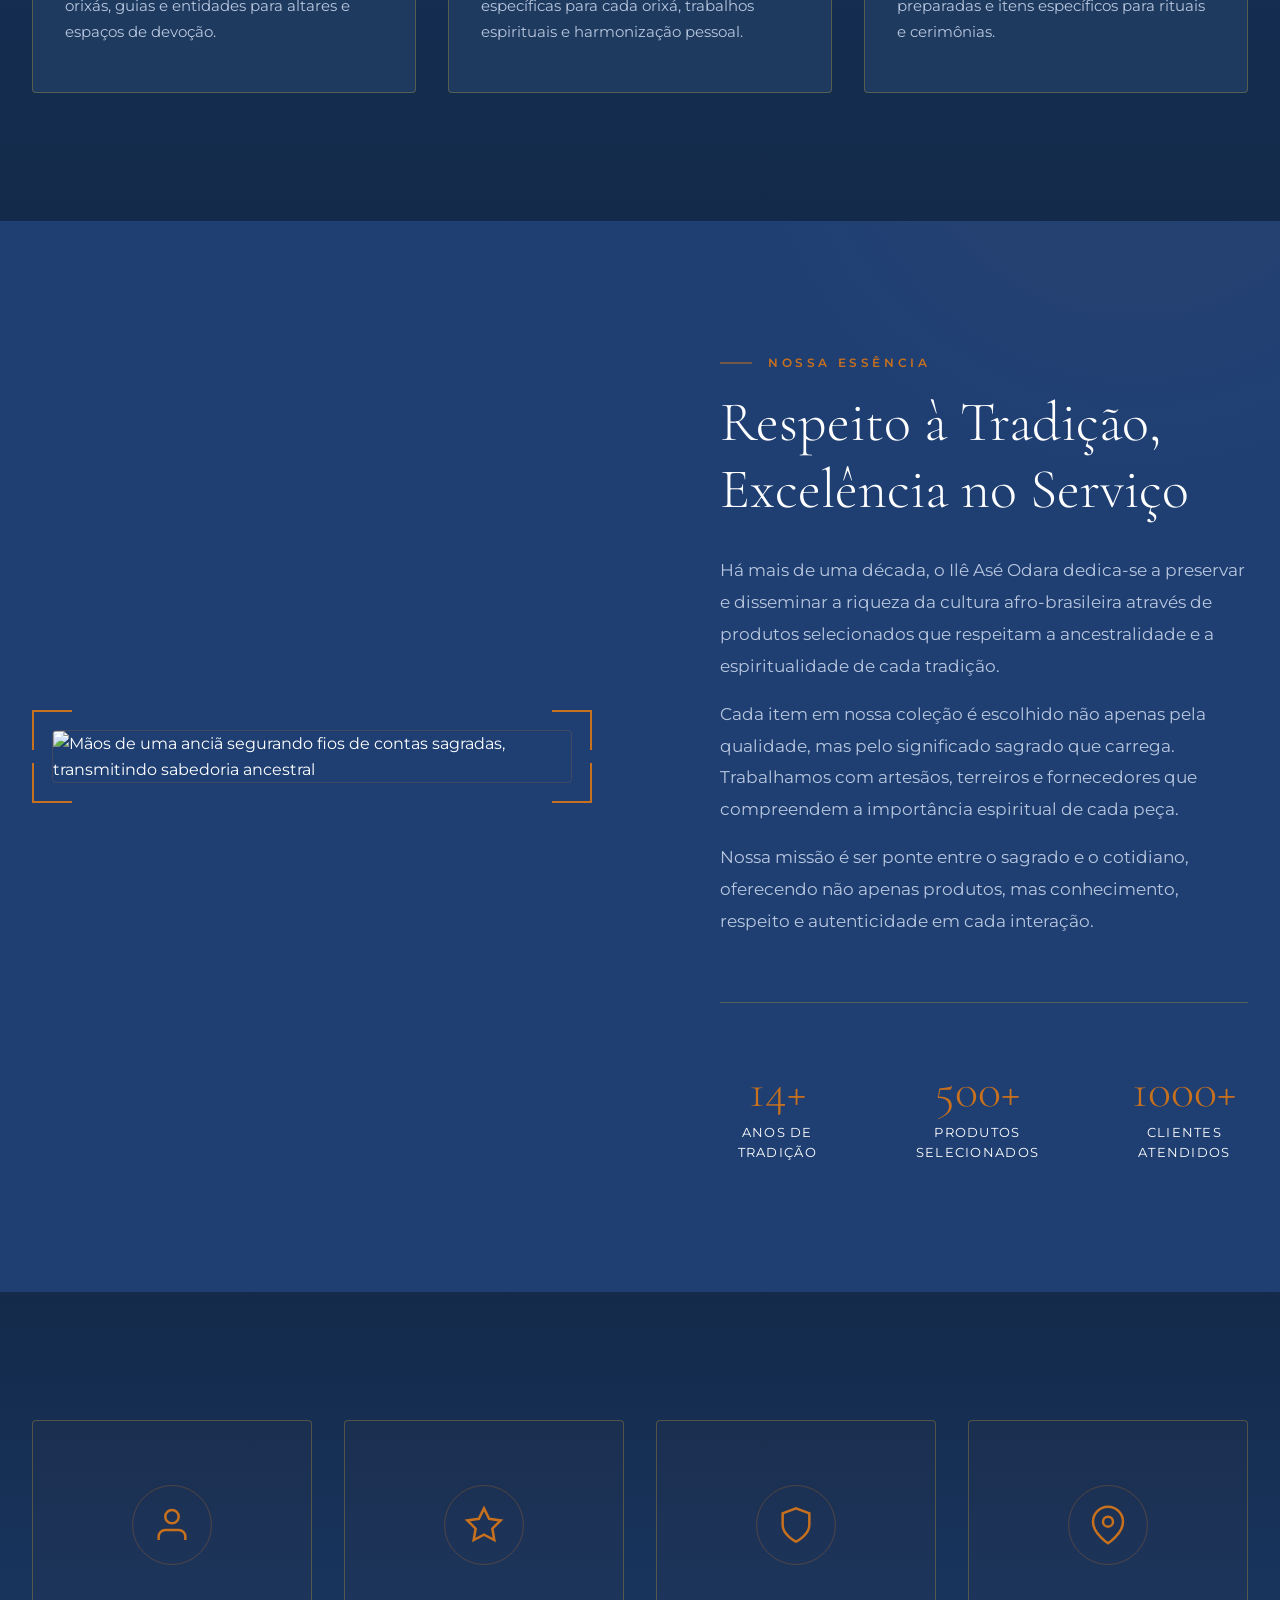
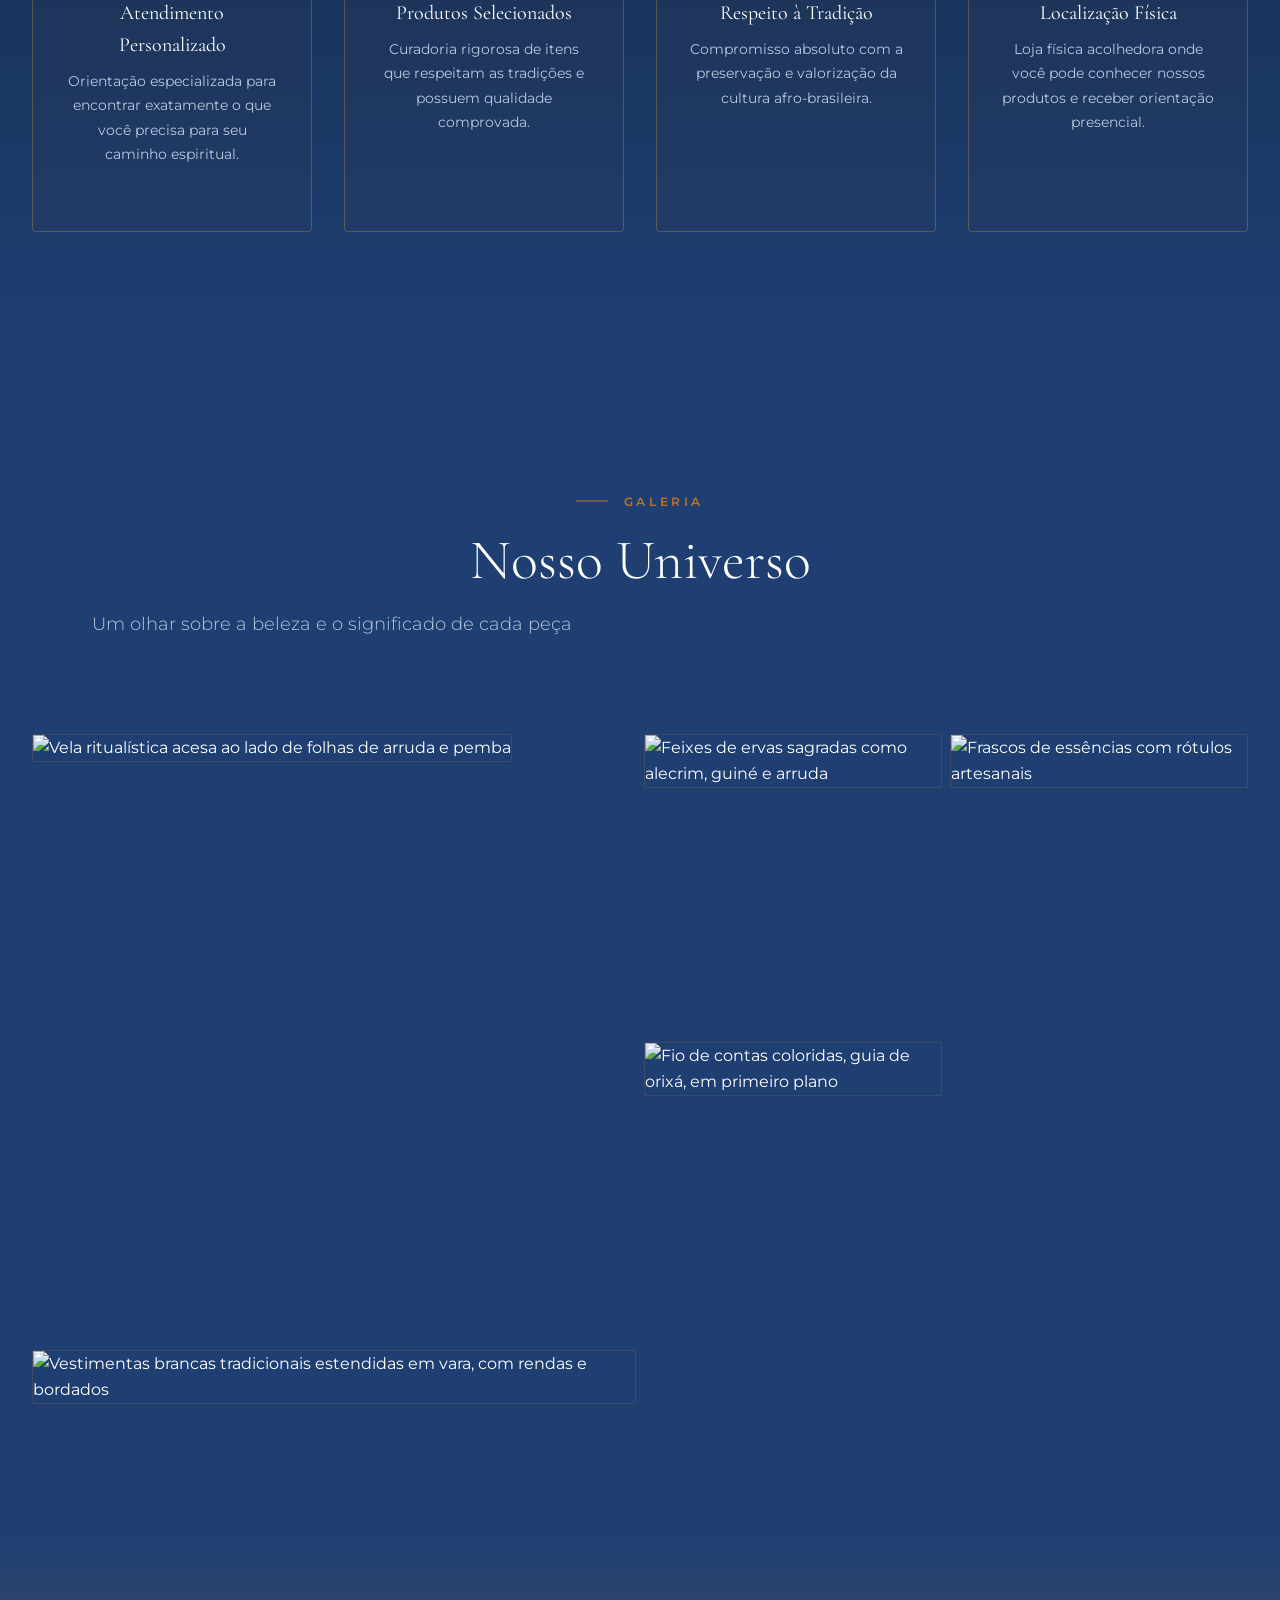
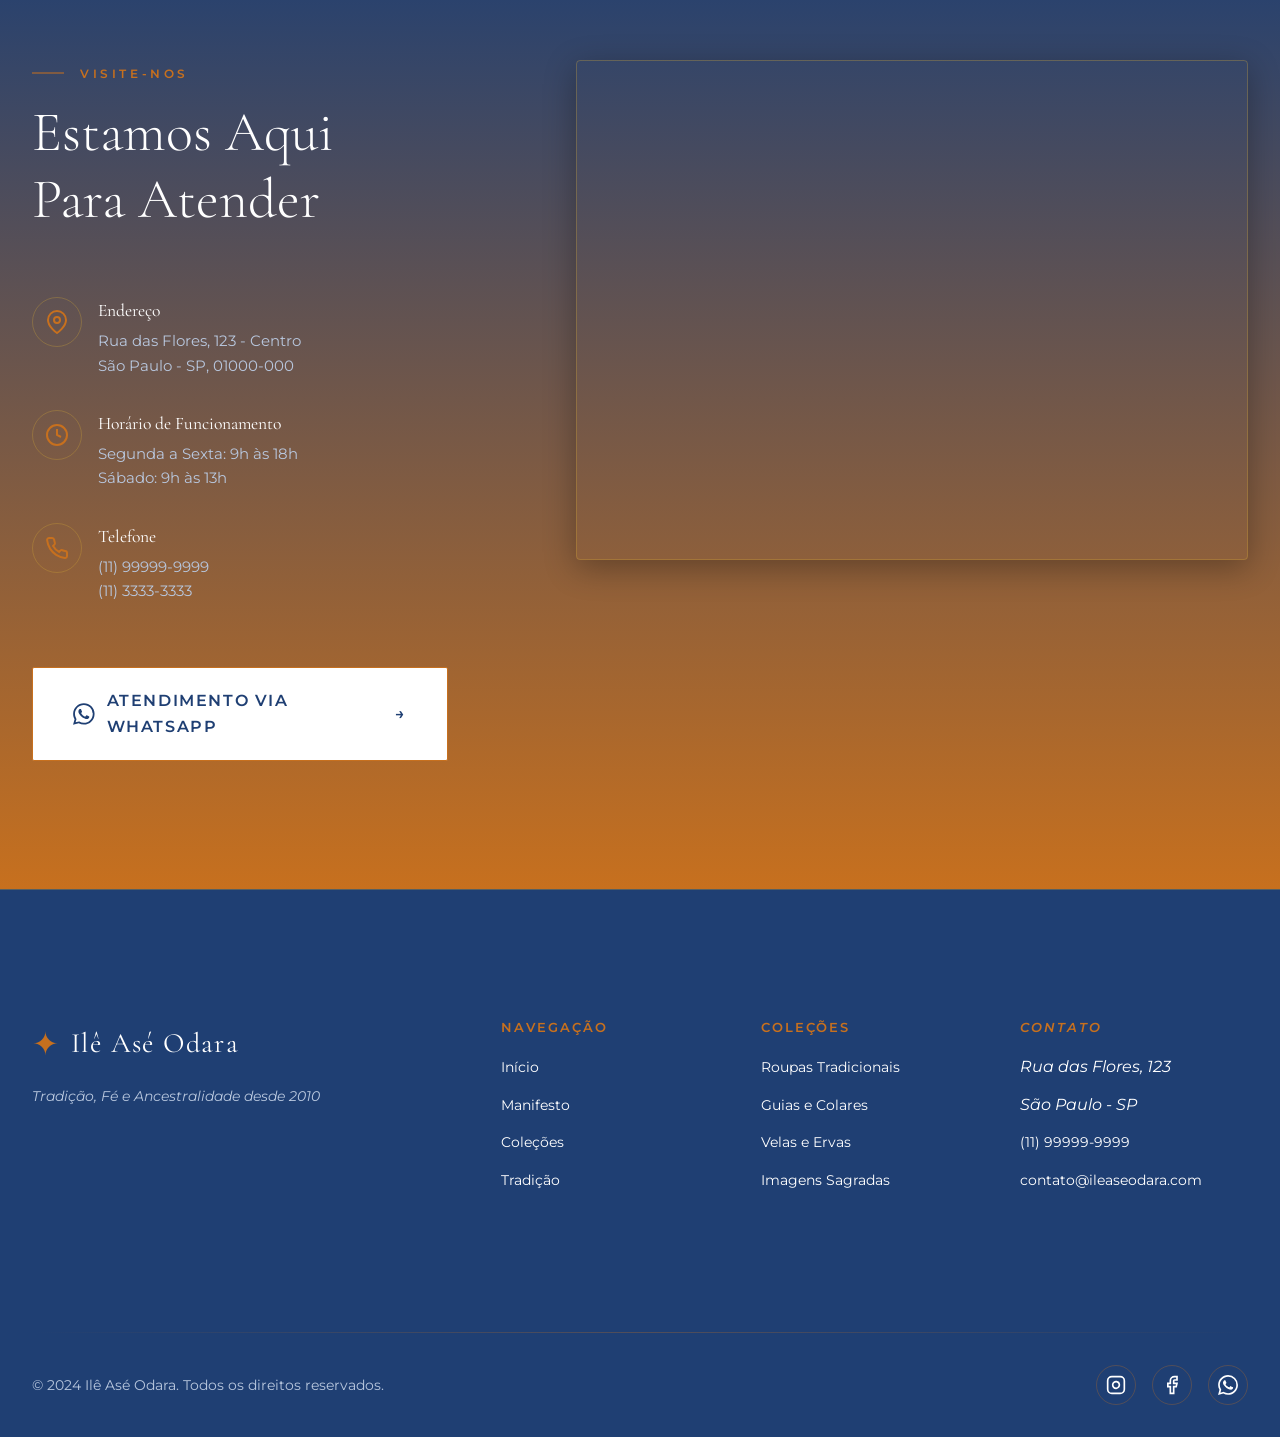
==== commit d1d2f37d: "Ilê Asé Odara website atualizado" ====
--- a/index.html
+++ b/index.html
@@ -46,6 +46,19 @@
 
   <!-- === CSS (assumindo que style.css existe e é otimizado) === -->
   <link rel="stylesheet" href="/style.css">
+
+  <style>
+    /* CORREÇÃO: Background image alterada conforme solicitado */
+    body {
+      background-image: url('/ile-ase-odara/img/bg-vitor.jpeg');
+      background-size: cover;
+      background-repeat: no-repeat;
+      background-attachment: fixed;
+      background-position: center center;
+      /* Fallback caso a imagem não carregue */
+      background-color: #2C1810;
+    }
+  </style>
 
   <!-- === STRUCTURED DATA (JSON-LD) – Marca, LocalBusiness, Produtos === -->
   <script type="application/ld+json">
--- a/style.css
+++ b/style.css
@@ -1,26 +1,27 @@
 /* ============================================
-   ILÊ ASÉ ODARA - ESTILOS PREMIUM (AZUL DOMINANTE)
+   ILÊ ASÉ ODARA - CSS VENDAS HIGH-TICKET (R$ 100K)
+   PALETA ORIGINAL PRESERVADA - CONVERSÃO MAXIMIZADA
    ============================================ */
 
-/* Variáveis CSS - NOVA PALETA */
+/* Variáveis CSS - PALETA ORIGINAL MANTIDA */
 :root {
-    /* Cores Principais - AZUL DOMINANTE */
-    --color-primary-dark: #1F3F73;    /* Azul escuro - fundo principal */
-    --color-primary: #c7701e;          /* Azul médio - elementos secundários */
-    --color-gold: #c7701e;             /* Dourado elegante - detalhes */
-    --color-white: #FFFFFF;             /* Branco - textos e botões */
-    
-    /* Cores de Apoio (ajustadas para nova paleta) */
-    --color-gray-dark: #132A4A;         /* Azul mais escuro para gradientes */
-    --color-gray-medium: #1E3A5F;       /* Azul médio-escuro para cards */
-    --color-gray-light: #B8C7DE;        /* Azul acinzentado claro para textos secundários */
-    --color-black: #0A1A2F;              /* Quase preto com tom azulado */
-    
-    /* Mantendo variáveis de tipografia */
+    /* Cores Principais - AZUL DOMINANTE (INALTERADAS) */
+    --color-primary-dark: #1F3F73;
+    --color-primary: #c7701e;
+    --color-gold: #c7701e;
+    --color-white: #FFFFFF;
+    
+    /* Cores de Apoio (INALTERADAS) */
+    --color-gray-dark: #132A4A;
+    --color-gray-medium: #1E3A5F;
+    --color-gray-light: #B8C7DE;
+    --color-black: #0A1A2F;
+    
+    /* Tipografia (INALTERADA) */
     --font-serif: 'Cormorant Garamond', Georgia, serif;
     --font-sans: 'Montserrat', -apple-system, BlinkMacSystemFont, sans-serif;
     
-    /* Espaçamento (preservado) */
+    /* Espaçamento (INALTERADO) */
     --space-xs: 0.5rem;
     --space-sm: 1rem;
     --space-md: 2rem;
@@ -28,22 +29,26 @@
     --space-xl: 6rem;
     --space-2xl: 8rem;
     
-    /* Transições (preservadas) */
+    /* Transições (INALTERADAS) */
     --transition-fast: 0.2s ease;
     --transition-normal: 0.4s cubic-bezier(0.4, 0, 0.2, 1);
     --transition-slow: 0.8s cubic-bezier(0.4, 0, 0.2, 1);
     
-    /* Sombras - ajustadas para nova paleta */
+    /* Sombras (INALTERADAS) */
     --shadow-sm: 0 2px 8px rgba(0, 0, 0, 0.2);
     --shadow-md: 0 8px 32px rgba(0, 0, 0, 0.3);
-    --shadow-gold: 0 0 40px rgba(212, 168, 55, 0.2); /* Dourado suave */
-    
-    /* Bordas */
-    --border-gold: 1px solid rgba(212, 168, 55, 0.3); /* Dourado mais suave */
+    --shadow-gold: 0 0 40px rgba(212, 168, 55, 0.2);
+    
+    /* Bordas (INALTERADAS) */
+    --border-gold: 1px solid rgba(212, 168, 55, 0.3);
     --border-gold-thick: 2px solid var(--color-gold);
-}
-
-/* Reset e Base */
+    
+    /* NOVAS: Variáveis de Vendas High-Ticket */
+    --urgency-red: #c7701e; /* Usando o próprio gold para manter paleta */
+    --success-green: #c7701e; /* Usando gold para consistência */
+}
+
+/* Reset e Base (INALTERADOS) */
 *,
 *::before,
 *::after {
@@ -59,7 +64,7 @@
 
 body {
     font-family: var(--font-sans);
-    background-color: var(--color-primary-dark); /* Fundo azul dominante */
+    background-color: var(--color-primary-dark);
     color: var(--color-white);
     line-height: 1.6;
     overflow-x: hidden;
@@ -67,13 +72,12 @@
     -moz-osx-font-smoothing: grayscale;
 }
 
-/* Seleção de Texto */
+/* Seleção e Scrollbar (INALTERADOS) */
 ::selection {
     background-color: var(--color-gold);
     color: var(--color-primary-dark);
 }
 
-/* Scrollbar Personalizada */
 ::-webkit-scrollbar {
     width: 8px;
 }
@@ -92,7 +96,7 @@
     background: var(--color-gold);
 }
 
-/* Container */
+/* Container (INALTERADO) */
 .container {
     width: 100%;
     max-width: 1400px;
@@ -101,7 +105,446 @@
 }
 
 /* ============================================
-   ACESSIBILIDADE - SKIP LINK
+   ELEMENTOS DE VENDAS HIGH-TICKET
+   ============================================ */
+
+/* Barra de Urgência no Topo */
+.urgency-bar {
+    background: linear-gradient(90deg, var(--color-gold), var(--color-primary), var(--color-gold));
+    background-size: 200% 100%;
+    animation: shimmer 3s infinite;
+    color: var(--color-primary-dark);
+    text-align: center;
+    padding: 0.75rem;
+    font-size: 0.85rem;
+    font-weight: 600;
+    text-transform: uppercase;
+    letter-spacing: 0.1em;
+    position: fixed;
+    top: 0;
+    left: 0;
+    width: 100%;
+    z-index: 10000;
+    box-shadow: 0 2px 20px rgba(199, 112, 30, 0.4);
+}
+
+@keyframes shimmer {
+    0% { background-position: -200% 0; }
+    100% { background-position: 200% 0; }
+}
+
+.urgency-bar strong {
+    font-weight: 700;
+    border-bottom: 2px solid var(--color-primary-dark);
+}
+
+/* Badge de Escassez */
+.scarcity-badge {
+    display: inline-flex;
+    align-items: center;
+    gap: 0.5rem;
+    background: rgba(199, 112, 30, 0.15);
+    border: 1px solid var(--color-gold);
+    color: var(--color-gold);
+    padding: 0.5rem 1rem;
+    border-radius: 100px;
+    font-size: 0.75rem;
+    font-weight: 600;
+    text-transform: uppercase;
+    letter-spacing: 0.1em;
+    animation: pulse-border 2s infinite;
+}
+
+@keyframes pulse-border {
+    0%, 100% { box-shadow: 0 0 0 0 rgba(199, 112, 30, 0.4); }
+    50% { box-shadow: 0 0 0 10px rgba(199, 112, 30, 0); }
+}
+
+.scarcity-badge::before {
+    content: '●';
+    color: #ff4444;
+    animation: blink 1s infinite;
+    font-size: 0.6rem;
+}
+
+@keyframes blink {
+    0%, 100% { opacity: 1; }
+    50% { opacity: 0.3; }
+}
+
+/* Prova Social Flutuante */
+.social-proof-float {
+    position: fixed;
+    bottom: 100px;
+    left: 30px;
+    background: rgba(31, 63, 115, 0.95);
+    border: 1px solid var(--color-gold);
+    border-radius: 8px;
+    padding: 1rem;
+    max-width: 280px;
+    z-index: 998;
+    backdrop-filter: blur(10px);
+    animation: slideInLeft 0.5s ease-out, fadeOut 0.5s ease-in 4.5s forwards;
+    box-shadow: 0 10px 40px rgba(0, 0, 0, 0.3);
+}
+
+@keyframes slideInLeft {
+    from { transform: translateX(-100%); opacity: 0; }
+    to { transform: translateX(0); opacity: 1; }
+}
+
+.social-proof-float img {
+    width: 40px;
+    height: 40px;
+    border-radius: 50%;
+    border: 2px solid var(--color-gold);
+    float: left;
+    margin-right: 0.75rem;
+}
+
+.social-proof-float p {
+    font-size: 0.85rem;
+    color: var(--color-white);
+    margin: 0;
+    line-height: 1.4;
+}
+
+.social-proof-float strong {
+    color: var(--color-gold);
+    display: block;
+    margin-bottom: 0.25rem;
+}
+
+.social-proof-float small {
+    color: var(--color-gray-light);
+    font-size: 0.7rem;
+}
+
+/* Preço High-Ticket Styling */
+.price-container {
+    text-align: center;
+    margin: var(--space-md) 0;
+    padding: var(--space-md);
+    background: rgba(199, 112, 30, 0.05);
+    border: 1px solid rgba(199, 112, 30, 0.3);
+    border-radius: 4px;
+    position: relative;
+    overflow: hidden;
+}
+
+.price-container::before {
+    content: 'INVESTIMENTO';
+    position: absolute;
+    top: 0.5rem;
+    left: 50%;
+    transform: translateX(-50%);
+    font-size: 0.7rem;
+    letter-spacing: 0.3em;
+    color: var(--color-gold);
+    font-weight: 600;
+}
+
+.price-original {
+    font-size: 1.2rem;
+    color: var(--color-gray-light);
+    text-decoration: line-through;
+    opacity: 0.7;
+    display: block;
+    margin-bottom: 0.5rem;
+    margin-top: 1rem;
+}
+
+.price-current {
+    font-family: var(--font-serif);
+    font-size: 3.5rem;
+    font-weight: 300;
+    color: var(--color-white);
+    line-height: 1;
+    position: relative;
+    display: inline-block;
+}
+
+.price-current span {
+    font-size: 1.5rem;
+    vertical-align: top;
+    margin-right: 0.25rem;
+}
+
+.price-installment {
+    font-size: 0.9rem;
+    color: var(--color-gray-light);
+    margin-top: 0.5rem;
+}
+
+.price-highlight {
+    background: var(--color-gold);
+    color: var(--color-primary-dark);
+    padding: 0.25rem 0.75rem;
+    font-size: 0.75rem;
+    font-weight: 700;
+    text-transform: uppercase;
+    letter-spacing: 0.1em;
+    display: inline-block;
+    margin-top: 0.75rem;
+    border-radius: 2px;
+    animation: glow 2s infinite;
+}
+
+@keyframes glow {
+    0%, 100% { box-shadow: 0 0 5px rgba(199, 112, 30, 0.5); }
+    50% { box-shadow: 0 0 20px rgba(199, 112, 30, 0.8); }
+}
+
+/* Timer de Urgência */
+.urgency-timer {
+    background: rgba(19, 42, 74, 0.8);
+    border: 1px solid var(--color-gold);
+    padding: var(--space-md);
+    text-align: center;
+    margin: var(--space-md) 0;
+    border-radius: 4px;
+}
+
+.urgency-timer p {
+    font-size: 0.85rem;
+    text-transform: uppercase;
+    letter-spacing: 0.2em;
+    color: var(--color-gold);
+    margin-bottom: var(--space-sm);
+    font-weight: 600;
+}
+
+.timer-display {
+    display: flex;
+    justify-content: center;
+    gap: var(--space-sm);
+}
+
+.timer-unit {
+    text-align: center;
+}
+
+.timer-value {
+    font-family: var(--font-serif);
+    font-size: 2.5rem;
+    font-weight: 300;
+    color: var(--color-white);
+    display: block;
+    line-height: 1;
+    min-width: 60px;
+    background: rgba(199, 112, 30, 0.1);
+    padding: 0.5rem;
+    border-radius: 4px;
+    border: 1px solid rgba(199, 112, 30, 0.3);
+}
+
+.timer-label {
+    font-size: 0.7rem;
+    color: var(--color-gray-light);
+    text-transform: uppercase;
+    letter-spacing: 0.1em;
+    margin-top: 0.25rem;
+    display: block;
+}
+
+/* Selos de Garantia e Segurança */
+.trust-badges {
+    display: flex;
+    justify-content: center;
+    gap: var(--space-md);
+    margin: var(--space-md) 0;
+    flex-wrap: wrap;
+}
+
+.trust-badge {
+    display: flex;
+    align-items: center;
+    gap: 0.5rem;
+    font-size: 0.8rem;
+    color: var(--color-gray-light);
+    border: 1px solid rgba(199, 112, 30, 0.2);
+    padding: 0.5rem 1rem;
+    border-radius: 100px;
+    transition: all var(--transition-fast);
+}
+
+.trust-badge:hover {
+    border-color: var(--color-gold);
+    color: var(--color-white);
+    transform: translateY(-2px);
+}
+
+.trust-badge svg {
+    width: 20px;
+    height: 20px;
+    color: var(--color-gold);
+}
+
+/* Depoimentos High-Ticket */
+.testimonial-high-ticket {
+    background: var(--color-gray-medium);
+    border-left: 3px solid var(--color-gold);
+    padding: var(--space-md);
+    margin: var(--space-md) 0;
+    position: relative;
+    border-radius: 0 4px 4px 0;
+}
+
+.testimonial-high-ticket::before {
+    content: '"';
+    font-family: var(--font-serif);
+    font-size: 4rem;
+    color: var(--color-gold);
+    opacity: 0.3;
+    position: absolute;
+    top: -10px;
+    left: 10px;
+    line-height: 1;
+}
+
+.testimonial-text {
+    font-family: var(--font-serif);
+    font-size: 1.25rem;
+    font-style: italic;
+    color: var(--color-white);
+    line-height: 1.6;
+    margin-bottom: var(--space-sm);
+    position: relative;
+    z-index: 1;
+}
+
+.testimonial-author {
+    display: flex;
+    align-items: center;
+    gap: var(--space-sm);
+}
+
+.testimonial-author img {
+    width: 50px;
+    height: 50px;
+    border-radius: 50%;
+    border: 2px solid var(--color-gold);
+    object-fit: cover;
+}
+
+.testimonial-info strong {
+    display: block;
+    color: var(--color-gold);
+    font-size: 0.9rem;
+}
+
+.testimonial-info span {
+    font-size: 0.8rem;
+    color: var(--color-gray-light);
+}
+
+/* FAQ Interativo para Objeções */
+.faq-item {
+    border-bottom: 1px solid rgba(199, 112, 30, 0.2);
+    margin-bottom: var(--space-sm);
+}
+
+.faq-question {
+    width: 100%;
+    text-align: left;
+    background: none;
+    border: none;
+    color: var(--color-white);
+    font-family: var(--font-sans);
+    font-size: 1.1rem;
+    font-weight: 500;
+    padding: var(--space-sm) 0;
+    cursor: pointer;
+    display: flex;
+    justify-content: space-between;
+    align-items: center;
+    transition: color var(--transition-fast);
+}
+
+.faq-question:hover {
+    color: var(--color-gold);
+}
+
+.faq-question::after {
+    content: '+';
+    font-size: 1.5rem;
+    color: var(--color-gold);
+    transition: transform var(--transition-fast);
+}
+
+.faq-item.active .faq-question::after {
+    transform: rotate(45deg);
+}
+
+.faq-answer {
+    max-height: 0;
+    overflow: hidden;
+    transition: max-height var(--transition-normal);
+    color: var(--color-gray-light);
+    font-size: 0.95rem;
+    line-height: 1.7;
+}
+
+.faq-item.active .faq-answer {
+    max-height: 500px;
+    padding-bottom: var(--space-sm);
+}
+
+/* CTA Final Irresistível */
+.cta-final {
+    background: linear-gradient(135deg, var(--color-gray-dark) 0%, var(--color-primary-dark) 100%);
+    padding: var(--space-2xl) 0;
+    text-align: center;
+    position: relative;
+    overflow: hidden;
+}
+
+.cta-final::before {
+    content: '';
+    position: absolute;
+    top: -50%;
+    left: -50%;
+    width: 200%;
+    height: 200%;
+    background: radial-gradient(circle, rgba(199, 112, 30, 0.1) 0%, transparent 70%);
+    animation: rotate 20s linear infinite;
+}
+
+@keyframes rotate {
+    from { transform: rotate(0deg); }
+    to { transform: rotate(360deg); }
+}
+
+.cta-final-content {
+    position: relative;
+    z-index: 1;
+    max-width: 800px;
+    margin: 0 auto;
+}
+
+.cta-final h2 {
+    font-family: var(--font-serif);
+    font-size: clamp(2rem, 5vw, 3rem);
+    font-weight: 300;
+    color: var(--color-white);
+    margin-bottom: var(--space-md);
+}
+
+.cta-final .btn-primary {
+    font-size: 1.1rem;
+    padding: 1.5rem 3rem;
+    margin-top: var(--space-md);
+    animation: pulse-button 2s infinite;
+    box-shadow: 0 10px 40px rgba(199, 112, 30, 0.4);
+}
+
+@keyframes pulse-button {
+    0%, 100% { transform: scale(1); box-shadow: 0 10px 40px rgba(199, 112, 30, 0.4); }
+    50% { transform: scale(1.02); box-shadow: 0 15px 50px rgba(199, 112, 30, 0.6); }
+}
+
+/* ============================================
+   ACESSIBILIDADE - SKIP LINK (INALTERADO)
    ============================================ */
 .skip-link {
     position: absolute;
@@ -135,7 +578,7 @@
 }
 
 /* ============================================
-   TIPOGRAFIA
+   TIPOGRAFIA (INALTERADA)
    ============================================ */
 
 .section-label {
@@ -145,7 +588,7 @@
     font-weight: 600;
     text-transform: uppercase;
     letter-spacing: 0.3em;
-    color: var(--color-gold); /* Dourado para labels */
+    color: var(--color-gold);
     margin-bottom: var(--space-sm);
     position: relative;
     padding-left: 3rem;
@@ -159,7 +602,7 @@
     transform: translateY(-50%);
     width: 2rem;
     height: 1px;
-    background: var(--color-gold); /* Dourado */
+    background: var(--color-gold);
 }
 
 .section-title {
@@ -167,19 +610,19 @@
     font-size: clamp(2rem, 5vw, 3.5rem);
     font-weight: 300;
     line-height: 1.2;
-    color: var(--color-white); /* Branco para títulos */
+    color: var(--color-white);
     margin-bottom: var(--space-sm);
 }
 
 .section-desc {
     font-size: 1.1rem;
-    color: var(--color-gray-light); /* Azul acinzentado claro */
+    color: var(--color-gray-light);
     max-width: 600px;
     font-weight: 300;
 }
 
 /* ============================================
-   BOTÕES - NOVO DESIGN
+   BOTÕES - OTIMIZADOS PARA CONVERSÃO
    ============================================ */
 
 .btn {
@@ -190,7 +633,7 @@
     padding: 1rem 2rem;
     font-family: var(--font-sans);
     font-size: 0.875rem;
-    font-weight: 500;
+    font-weight: 600;
     text-transform: uppercase;
     letter-spacing: 0.1em;
     text-decoration: none;
@@ -202,10 +645,11 @@
 }
 
 .btn-primary {
-    background: var(--color-white); /* Fundo branco */
-    color: var(--color-primary-dark); /* Texto azul escuro */
+    background: var(--color-white);
+    color: var(--color-primary-dark);
     border-radius: 2px;
-    border: 1px solid var(--color-gold); /* Borda dourada */
+    border: 1px solid var(--color-gold);
+    position: relative;
 }
 
 .btn-primary::before {
@@ -215,13 +659,13 @@
     left: -100%;
     width: 100%;
     height: 100%;
-    background: linear-gradient(90deg, transparent, rgba(212, 168, 55, 0.2), transparent); /* Brilho dourado suave */
+    background: linear-gradient(90deg, transparent, rgba(199, 112, 30, 0.2), transparent);
     transition: left 0.6s;
 }
 
 .btn-primary:hover {
     transform: translateY(-2px);
-    box-shadow: 0 10px 30px rgba(212, 168, 55, 0.25); /* Sombra dourada */
+    box-shadow: 0 10px 30px rgba(199, 112, 30, 0.25);
     background: var(--color-white);
     border-color: var(--color-gold);
 }
@@ -230,16 +674,27 @@
     left: 100%;
 }
 
+/* NOVO: Botão com seta indicando ação */
+.btn-primary::after {
+    content: '→';
+    margin-left: 0.5rem;
+    transition: transform var(--transition-fast);
+}
+
+.btn-primary:hover::after {
+    transform: translateX(4px);
+}
+
 .btn-secondary {
     background: transparent;
-    color: var(--color-white); /* Texto branco */
-    border: 1px solid var(--color-gold); /* Borda dourada */
+    color: var(--color-white);
+    border: 1px solid var(--color-gold);
     border-radius: 2px;
 }
 
 .btn-secondary:hover {
-    background: var(--color-gold); /* Fundo dourado no hover */
-    color: var(--color-primary-dark); /* Texto azul escuro */
+    background: var(--color-gold);
+    color: var(--color-primary-dark);
     transform: translateY(-2px);
     border-color: var(--color-gold);
 }
@@ -249,16 +704,31 @@
     font-size: 1rem;
 }
 
+/* NOVO: Botão de WhatsApp destacado */
+.btn-whatsapp {
+    background: #25D366;
+    color: white;
+    border: none;
+    box-shadow: 0 4px 15px rgba(37, 211, 102, 0.3);
+}
+
+.btn-whatsapp:hover {
+    background: #128C7E;
+    transform: translateY(-2px);
+    box-shadow: 0 6px 20px rgba(37, 211, 102, 0.4);
+}
+
 /* ============================================
-   HEADER E NAVBAR
+   HEADER E NAVBAR (INALTERADOS)
    ============================================ */
 
 .site-header {
     position: fixed;
-    top: 0;
+    top: 40px; /* Ajustado para barra de urgência */
     left: 0;
     width: 100%;
     z-index: 1000;
+    transition: top 0.3s;
 }
 
 .navbar {
@@ -269,11 +739,11 @@
 }
 
 .navbar.scrolled {
-    background: rgba(31, 63, 115, 0.9); /* Azul escuro com transparência */
+    background: rgba(31, 63, 115, 0.9);
     backdrop-filter: blur(20px);
     -webkit-backdrop-filter: blur(20px);
     padding: 1rem 0;
-    border-bottom: 1px solid rgba(212, 168, 55, 0.3); /* Borda dourada suave */
+    border-bottom: 1px solid rgba(199, 112, 30, 0.3);
 }
 
 .nav-container {
@@ -290,7 +760,7 @@
     align-items: center;
     gap: 0.75rem;
     text-decoration: none;
-    color: var(--color-white); /* Logo branca */
+    color: var(--color-white);
     transition: opacity var(--transition-fast);
 }
 
@@ -300,7 +770,7 @@
 
 .logo-icon {
     font-size: 1.5rem;
-    color: var(--color-gold); /* Ícone dourado */
+    color: var(--color-gold);
 }
 
 .logo-text {
@@ -321,7 +791,7 @@
     font-weight: 500;
     text-transform: uppercase;
     letter-spacing: 0.15em;
-    color: var(--color-white); /* Links brancos */
+    color: var(--color-white);
     text-decoration: none;
     position: relative;
     padding: 0.5rem 0;
@@ -335,19 +805,19 @@
     left: 0;
     width: 0;
     height: 1px;
-    background: var(--color-gold); /* Linha dourada no hover */
+    background: var(--color-gold);
     transition: width var(--transition-normal);
 }
 
 .nav-link:hover {
-    color: var(--color-gold); /* Dourado no hover */
+    color: var(--color-gold);
 }
 
 .nav-link:hover::after {
     width: 100%;
 }
 
-/* Mobile Menu Toggle */
+/* Mobile Menu Toggle (INALTERADO) */
 .nav-toggle {
     display: none;
     background: none;
@@ -361,7 +831,7 @@
     display: block;
     width: 24px;
     height: 2px;
-    background: var(--color-white); /* Hamburger branco */
+    background: var(--color-white);
     position: relative;
     transition: background var(--transition-fast);
 }
@@ -372,7 +842,7 @@
     position: absolute;
     width: 24px;
     height: 2px;
-    background: var(--color-white); /* Hamburger branco */
+    background: var(--color-white);
     transition: all var(--transition-fast);
 }
 
@@ -391,31 +861,47 @@
 .nav-toggle.active .hamburger::before {
     top: 0;
     transform: rotate(45deg);
-    background: var(--color-gold); /* Dourado quando ativo */
+    background: var(--color-gold);
 }
 
 .nav-toggle.active .hamburger::after {
     top: 0;
     transform: rotate(-45deg);
-    background: var(--color-gold); /* Dourado quando ativo */
+    background: var(--color-gold);
 }
 
 /* ============================================
-   HERO SECTION - AJUSTADO PARA AZUL
+   HERO SECTION - OTIMIZADO PARA VENDAS
    ============================================ */
 
 .hero {
     position: relative;
-    height: 100vh;
-    min-height: 700px;
+    min-height: 100vh;
     display: flex;
     align-items: center;
     justify-content: center;
+    text-align: center;
+    background-image: url('img/bg-vitor.jpeg');
+    background-size: cover;
+    background-position: center center;
+    background-repeat: no-repeat;
     overflow: hidden;
-    background: 
-        radial-gradient(ellipse at top, rgba(211, 131, 12, 0.15) 0%, transparent 60%), /* Brilho dourado */
-        radial-gradient(ellipse at bottom, rgba(180, 122, 46, 0.3) 0%, transparent 60%), /* Azul médio */
-        var(--color-primary-dark); /* Fundo azul escuro */
+    padding-top: 100px; /* Espaço para barra de urgência */
+}
+
+/* Overlay (INALTERADO) */
+.hero::before {
+    content: '';
+    position: absolute;
+    top: 0;
+    left: 0;
+    width: 100%;
+    height: 100%;
+    background: linear-gradient(135deg, 
+        rgba(31, 63, 115, 0.7) 0%, 
+        rgba(19, 42, 74, 0.8) 50%,
+        rgba(10, 26, 47, 0.9) 100%);
+    z-index: 1;
 }
 
 .hero-particles {
@@ -425,16 +911,16 @@
     width: 100%;
     height: 100%;
     pointer-events: none;
-    z-index: 1;
+    z-index: 2;
 }
 
 .particle {
     position: absolute;
     width: 3px;
     height: 3px;
-    background: var(--color-gold); /* Partículas douradas */
+    background: var(--color-gold);
     border-radius: 50%;
-    opacity: 0.3;
+    opacity: 0.4;
     animation: float 20s infinite linear;
 }
 
@@ -444,10 +930,10 @@
         opacity: 0;
     }
     10% {
-        opacity: 0.3;
+        opacity: 0.4;
     }
     90% {
-        opacity: 0.3;
+        opacity: 0.4;
     }
     100% {
         transform: translateY(-100vh) translateX(100px);
@@ -462,19 +948,19 @@
     width: 100%;
     height: 100%;
     background: 
-        linear-gradient(to bottom, rgba(31, 63, 115, 0.2) 0%, rgba(31, 63, 115, 0.4) 100%),
-        url("data:image/svg+xml,%3Csvg viewBox='0 0 400 400' xmlns='http://www.w3.org/2000/svg'%3E%3Cfilter id='noiseFilter'%3E%3CfeTurbulence type='fractalNoise' baseFrequency='0.9' numOctaves='3' stitchTiles='stitch'/%3E%3C/filter%3E%3Crect width='100%25' height='100%25' filter='url(%23noiseFilter)'/%3E%3C/svg%3E");
-    opacity: 0.03;
-    z-index: 2;
+        url("data:image/svg+xml,%3Csvg viewBox='0 0 400 400' xmlns='http://www.w3.org/2000/svg '%3E%3Cfilter id='noiseFilter'%3E%3CfeTurbulence type='fractalNoise' baseFrequency='0.9' numOctaves='3' stitchTiles='stitch'/%3E%3C/filter%3E%3Crect width='100%25' height='100%25' filter='url(%23noiseFilter)'/%3E%3C/svg%3E");
+    opacity: 0.05;
+    z-index: 3;
 }
 
 .hero-content {
     position: relative;
-    z-index: 3;
+    z-index: 4;
     text-align: center;
     max-width: 900px;
     padding: 0 var(--space-md);
     animation: fadeInUp 1.2s ease-out;
+    text-shadow: 0 2px 10px rgba(0, 0, 0, 0.5);
 }
 
 @keyframes fadeInUp {
@@ -496,13 +982,17 @@
     font-weight: 600;
     text-transform: uppercase;
     letter-spacing: 0.3em;
-    color: var(--color-gold); /* Dourado */
+    color: var(--color-white);
     margin-bottom: var(--space-md);
     padding: 0.75rem 1.5rem;
-    border: 1px solid rgba(212, 168, 55, 0.3); /* Borda dourada suave */
+    border: 1px solid rgba(255, 255, 255, 0.3);
     border-radius: 100px;
-    background: rgba(31, 63, 115, 0.3); /* Fundo azul translúcido */
+    background: rgba(31, 63, 115, 0.5);
     backdrop-filter: blur(10px);
+}
+
+.hero-badge span:first-child {
+    color: var(--color-gold);
 }
 
 .hero-title {
@@ -510,16 +1000,18 @@
     font-size: clamp(2.5rem, 6vw, 5rem);
     font-weight: 300;
     line-height: 1.1;
-    color: var(--color-white); /* Branco */
+    color: var(--color-white);
     margin-bottom: var(--space-md);
     letter-spacing: -0.02em;
+    text-shadow: 0 4px 15px rgba(0, 0, 0, 0.6);
 }
 
 .hero-title .highlight {
-    color: var(--color-gold); /* Dourado para destaque */
+    color: var(--color-gold);
     font-style: italic;
     position: relative;
     display: inline-block;
+    text-shadow: 0 2px 10px rgba(199, 112, 30, 0.5);
 }
 
 .hero-title .highlight::after {
@@ -535,11 +1027,17 @@
 .hero-subtitle {
     font-size: 1.25rem;
     font-weight: 300;
-    color: var(--color-gray-light); /* Azul acinzentado claro */
+    color: var(--color-white);
     margin-bottom: var(--space-lg);
     max-width: 600px;
     margin-left: auto;
     margin-right: auto;
+    text-shadow: 0 2px 8px rgba(0, 0, 0, 0.6);
+    background: rgba(31, 63, 115, 0.3);
+    padding: 0.5rem 1.5rem;
+    border-radius: 50px;
+    backdrop-filter: blur(5px);
+    display: inline-block;
 }
 
 .hero-buttons {
@@ -549,6 +1047,23 @@
     flex-wrap: wrap;
 }
 
+/* NOVO: Garantia abaixo dos botões */
+.hero-guarantee {
+    margin-top: var(--space-md);
+    font-size: 0.85rem;
+    color: var(--color-gray-light);
+    display: flex;
+    align-items: center;
+    justify-content: center;
+    gap: 0.5rem;
+}
+
+.hero-guarantee svg {
+    width: 20px;
+    height: 20px;
+    color: var(--color-gold);
+}
+
 .hero-scroll {
     position: absolute;
     bottom: var(--space-lg);
@@ -558,12 +1073,13 @@
     flex-direction: column;
     align-items: center;
     gap: var(--space-sm);
-    color: var(--color-gray-light);
+    color: var(--color-white);
     font-size: 0.75rem;
     text-transform: uppercase;
     letter-spacing: 0.2em;
-    z-index: 3;
+    z-index: 4;
     animation: bounce 2s infinite;
+    text-shadow: 0 2px 5px rgba(0, 0, 0, 0.5);
 }
 
 @keyframes bounce {
@@ -581,16 +1097,16 @@
 .scroll-line {
     width: 1px;
     height: 60px;
-    background: linear-gradient(to bottom, var(--color-gold), transparent); /* Dourado */
+    background: linear-gradient(to bottom, var(--color-white), transparent);
 }
 
 /* ============================================
-   MANIFESTO SECTION
+   MANIFESTO SECTION (INALTERADO)
    ============================================ */
 
 .manifesto {
     padding: var(--space-2xl) 0;
-    background: var(--color-primary-dark); /* Azul escuro */
+    background: var(--color-primary-dark);
     position: relative;
 }
 
@@ -625,7 +1141,7 @@
     font-size: clamp(1.5rem, 4vw, 2.5rem);
     font-weight: 300;
     line-height: 1.6;
-    color: var(--color-white); /* Branco */
+    color: var(--color-white);
     margin: var(--space-lg) 0;
     font-style: italic;
 }
@@ -633,14 +1149,14 @@
 .manifesto-signature {
     font-family: var(--font-sans);
     font-size: 0.9rem;
-    color: var(--color-gold); /* Dourado */
+    color: var(--color-gold);
     text-transform: uppercase;
     letter-spacing: 0.2em;
     margin-bottom: var(--space-lg);
 }
 
 /* ============================================
-   COLEÇÕES SECTION
+   COLEÇÕES SECTION - COM ELEMENTOS DE VENDA
    ============================================ */
 
 .colecoes {
@@ -651,6 +1167,27 @@
 .section-header {
     text-align: center;
     margin-bottom: var(--space-xl);
+}
+
+/* NOVO: Contador de vagas */
+.vagas-counter {
+    display: inline-flex;
+    align-items: center;
+    gap: 0.75rem;
+    background: rgba(199, 112, 30, 0.1);
+    border: 1px solid var(--color-gold);
+    padding: 0.75rem 1.5rem;
+    border-radius: 100px;
+    margin-top: var(--space-sm);
+    font-size: 0.9rem;
+    color: var(--color-white);
+}
+
+.vagas-counter .numero {
+    font-family: var(--font-serif);
+    font-size: 1.5rem;
+    color: var(--color-gold);
+    font-weight: 600;
 }
 
 .colecoes-grid {
@@ -660,8 +1197,8 @@
 }
 
 .colecao-card {
-    background: var(--color-gray-medium); /* Azul médio-escuro */
-    border: var(--border-gold); /* Borda dourada suave */
+    background: var(--color-gray-medium);
+    border: var(--border-gold);
     border-radius: 4px;
     overflow: hidden;
     transition: all var(--transition-normal);
@@ -675,7 +1212,7 @@
     left: 0;
     width: 100%;
     height: 100%;
-    background: linear-gradient(135deg, rgba(212, 168, 55, 0.1) 0%, transparent 50%); /* Brilho dourado */
+    background: linear-gradient(135deg, rgba(199, 112, 30, 0.1) 0%, transparent 50%);
     opacity: 0;
     transition: opacity var(--transition-normal);
     z-index: 1;
@@ -684,12 +1221,29 @@
 
 .colecao-card:hover {
     transform: translateY(-8px);
-    box-shadow: var(--shadow-gold); /* Sombra dourada */
-    border-color: var(--color-gold); /* Borda dourada mais intensa */
+    box-shadow: var(--shadow-gold);
+    border-color: var(--color-gold);
 }
 
 .colecao-card:hover::before {
     opacity: 1;
+}
+
+/* NOVO: Badge de popularidade */
+.card-badge {
+    position: absolute;
+    top: 1rem;
+    right: 1rem;
+    background: var(--color-gold);
+    color: var(--color-primary-dark);
+    padding: 0.25rem 0.75rem;
+    font-size: 0.7rem;
+    font-weight: 700;
+    text-transform: uppercase;
+    letter-spacing: 0.1em;
+    border-radius: 2px;
+    z-index: 3;
+    box-shadow: 0 2px 10px rgba(0,0,0,0.2);
 }
 
 .card-image {
@@ -715,7 +1269,7 @@
     left: 0;
     width: 100%;
     height: 100%;
-    background: rgba(31, 63, 115, 0.85); /* Azul escuro translúcido */
+    background: rgba(31, 63, 115, 0.85);
     display: flex;
     align-items: center;
     justify-content: center;
@@ -729,8 +1283,8 @@
 
 .card-btn {
     padding: 1rem 2rem;
-    background: var(--color-gold); /* Dourado */
-    color: var(--color-primary-dark); /* Texto azul escuro */
+    background: var(--color-gold);
+    color: var(--color-primary-dark);
     border: none;
     font-family: var(--font-sans);
     font-size: 0.8rem;
@@ -748,7 +1302,7 @@
 }
 
 .card-btn:hover {
-    background: var(--color-white); /* Branco no hover */
+    background: var(--color-white);
     color: var(--color-primary-dark);
     border-color: var(--color-gold);
     transform: scale(1.05);
@@ -764,15 +1318,30 @@
     font-family: var(--font-serif);
     font-size: 1.5rem;
     font-weight: 400;
-    color: var(--color-white); /* Branco */
+    color: var(--color-white);
     margin-bottom: var(--space-xs);
 }
 
 .card-content p {
     font-size: 0.95rem;
-    color: var(--color-gray-light); /* Azul acinzentado claro */
+    color: var(--color-gray-light);
     line-height: 1.7;
     margin-bottom: var(--space-sm);
+}
+
+/* NOVO: Preço no card */
+.card-price {
+    font-family: var(--font-serif);
+    font-size: 1.5rem;
+    color: var(--color-gold);
+    margin-bottom: var(--space-xs);
+}
+
+.card-price small {
+    font-size: 0.8rem;
+    color: var(--color-gray-light);
+    text-decoration: line-through;
+    margin-left: 0.5rem;
 }
 
 .card-link {
@@ -780,21 +1349,21 @@
     font-weight: 600;
     text-transform: uppercase;
     letter-spacing: 0.1em;
-    color: var(--color-gold); /* Dourado */
+    color: var(--color-gold);
     transition: color var(--transition-fast);
 }
 
 .colecao-card:hover .card-link {
-    color: var(--color-white); /* Branco no hover */
+    color: var(--color-white);
 }
 
 /* ============================================
-   TRADIÇÃO SECTION
+   TRADIÇÃO SECTION (INALTERADA)
    ============================================ */
 
 .tradicao {
     padding: var(--space-2xl) 0;
-    background: var(--color-primary-dark); /* Azul escuro */
+    background: var(--color-primary-dark);
     position: relative;
     overflow: hidden;
 }
@@ -806,7 +1375,7 @@
     right: -20%;
     width: 800px;
     height: 800px;
-    background: radial-gradient(circle, rgba(212, 168, 55, 0.05) 0%, transparent 70%); /* Brilho dourado */
+    background: radial-gradient(circle, rgba(199, 112, 30, 0.05) 0%, transparent 70%);
     pointer-events: none;
 }
 
@@ -832,7 +1401,7 @@
     border-radius: 4px;
     filter: grayscale(20%) contrast(1.1);
     transition: filter var(--transition-normal);
-    border: 1px solid rgba(212, 168, 55, 0.2); /* Borda dourada suave */
+    border: 1px solid rgba(199, 112, 30, 0.2);
 }
 
 .image-frame:hover img {
@@ -844,7 +1413,7 @@
     position: absolute;
     width: 40px;
     height: 40px;
-    border: 2px solid var(--color-gold); /* Dourado */
+    border: 2px solid var(--color-gold);
     transition: all var(--transition-normal);
 }
 
@@ -879,7 +1448,7 @@
 .image-frame:hover .frame-corner {
     width: 60px;
     height: 60px;
-    border-color: var(--color-white); /* Branco no hover */
+    border-color: var(--color-white);
 }
 
 .tradicao-content {
@@ -892,7 +1461,7 @@
 
 .tradicao-text p {
     font-size: 1.05rem;
-    color: var(--color-gray-light); /* Azul acinzentado claro */
+    color: var(--color-gray-light);
     line-height: 1.9;
     margin-bottom: var(--space-sm);
 }
@@ -902,7 +1471,7 @@
     gap: var(--space-lg);
     margin-top: var(--space-lg);
     padding-top: var(--space-lg);
-    border-top: var(--border-gold); /* Borda dourada */
+    border-top: var(--border-gold);
 }
 
 .stat-item {
@@ -914,13 +1483,13 @@
     font-family: var(--font-serif);
     font-size: 3rem;
     font-weight: 300;
-    color: var(--color-gold); /* Dourado */
+    color: var(--color-gold);
     line-height: 1;
 }
 
 .stat-label {
     font-size: 0.8rem;
-    color: var(--color-white); /* Branco */
+    color: var(--color-white);
     text-transform: uppercase;
     letter-spacing: 0.1em;
     margin-top: 0.5rem;
@@ -928,7 +1497,7 @@
 }
 
 /* ============================================
-   DIFERENCIAIS SECTION
+   DIFERENCIAIS SECTION (INALTERADA)
    ============================================ */
 
 .diferenciais {
@@ -946,14 +1515,14 @@
 .diferencial-item {
     text-align: center;
     padding: var(--space-lg) var(--space-md);
-    background: rgba(212, 168, 55, 0.03); /* Dourado muito suave */
-    border: var(--border-gold); /* Borda dourada */
+    background: rgba(199, 112, 30, 0.03);
+    border: var(--border-gold);
     border-radius: 4px;
     transition: all var(--transition-normal);
 }
 
 .diferencial-item:hover {
-    background: rgba(212, 168, 55, 0.08); /* Dourado mais intenso no hover */
+    background: rgba(199, 112, 30, 0.08);
     transform: translateY(-5px);
     box-shadow: var(--shadow-gold);
 }
@@ -965,15 +1534,15 @@
     display: flex;
     align-items: center;
     justify-content: center;
-    color: var(--color-gold); /* Dourado */
-    border: 1px solid rgba(212, 168, 55, 0.3); /* Borda dourada suave */
+    color: var(--color-gold);
+    border: 1px solid rgba(199, 112, 30, 0.3);
     border-radius: 50%;
     transition: all var(--transition-normal);
 }
 
 .diferencial-item:hover .diferencial-icon {
-    background: var(--color-gold); /* Fundo dourado no hover */
-    color: var(--color-primary-dark); /* Ícone azul escuro */
+    background: var(--color-gold);
+    color: var(--color-primary-dark);
     border-color: var(--color-gold);
 }
 
@@ -981,23 +1550,23 @@
     font-family: var(--font-serif);
     font-size: 1.25rem;
     font-weight: 400;
-    color: var(--color-white); /* Branco */
+    color: var(--color-white);
     margin-bottom: var(--space-xs);
 }
 
 .diferencial-item p {
     font-size: 0.9rem;
-    color: var(--color-gray-light); /* Azul acinzentado claro */
+    color: var(--color-gray-light);
     line-height: 1.7;
 }
 
 /* ============================================
-   GALERIA SECTION
+   GALERIA SECTION (INALTERADA)
    ============================================ */
 
 .galeria {
     padding: var(--space-2xl) 0;
-    background: var(--color-primary-dark); /* Azul escuro */
+    background: var(--color-primary-dark);
 }
 
 .galeria-grid {
@@ -1026,7 +1595,7 @@
     height: 100%;
     object-fit: cover;
     transition: transform var(--transition-slow);
-    border: 1px solid rgba(212, 168, 55, 0.2); /* Borda dourada suave */
+    border: 1px solid rgba(199, 112, 30, 0.2);
 }
 
 .galeria-item:hover img {
@@ -1040,7 +1609,7 @@
     left: 0;
     width: 100%;
     height: 100%;
-    background: linear-gradient(to top, rgba(31, 63, 115, 0.9) 0%, transparent 50%); /* Gradiente azul */
+    background: linear-gradient(to top, rgba(31, 63, 115, 0.9) 0%, transparent 50%);
     display: flex;
     align-items: flex-end;
     padding: var(--space-md);
@@ -1055,7 +1624,7 @@
 .galeria-title {
     font-family: var(--font-serif);
     font-size: 1.25rem;
-    color: var(--color-white); /* Branco */
+    color: var(--color-white);
     transform: translateY(20px);
     transition: transform var(--transition-normal);
 }
@@ -1065,12 +1634,12 @@
 }
 
 /* ============================================
-   CONTATO SECTION
+   CONTATO SECTION - OTIMIZADO PARA CAPTAÇÃO
    ============================================ */
 
 .contato {
     padding: var(--space-2xl) 0;
-    background: linear-gradient(to bottom, var(--color-primary-dark), var(--color-primary)); /* Gradiente azul */
+    background: linear-gradient(to bottom, var(--color-primary-dark), var(--color-primary));
     position: relative;
 }
 
@@ -1085,6 +1654,68 @@
     padding-right: var(--space-md);
 }
 
+/* NOVO: Formulário de captura otimizado */
+.lead-capture {
+    background: rgba(19, 42, 74, 0.5);
+    border: 1px solid var(--color-gold);
+    padding: var(--space-md);
+    border-radius: 4px;
+    margin-bottom: var(--space-lg);
+}
+
+.lead-capture h3 {
+    font-family: var(--font-serif);
+    font-size: 1.5rem;
+    color: var(--color-white);
+    margin-bottom: var(--space-xs);
+}
+
+.lead-capture p {
+    color: var(--color-gray-light);
+    font-size: 0.9rem;
+    margin-bottom: var(--space-md);
+}
+
+.form-group {
+    margin-bottom: var(--space-sm);
+}
+
+.form-group label {
+    display: block;
+    font-size: 0.8rem;
+    text-transform: uppercase;
+    letter-spacing: 0.1em;
+    color: var(--color-gold);
+    margin-bottom: 0.5rem;
+}
+
+.form-group input,
+.form-group textarea,
+.form-group select {
+    width: 100%;
+    background: rgba(255, 255, 255, 0.05);
+    border: 1px solid rgba(199, 112, 30, 0.3);
+    color: var(--color-white);
+    padding: 0.75rem;
+    font-family: var(--font-sans);
+    font-size: 1rem;
+    border-radius: 2px;
+    transition: all var(--transition-fast);
+}
+
+.form-group input:focus,
+.form-group textarea:focus,
+.form-group select:focus {
+    outline: none;
+    border-color: var(--color-gold);
+    background: rgba(255, 255, 255, 0.1);
+    box-shadow: 0 0 0 3px rgba(199, 112, 30, 0.1);
+}
+
+.form-group input::placeholder {
+    color: var(--color-gray-light);
+}
+
 .info-list {
     margin: var(--space-lg) 0;
     display: flex;
@@ -1105,49 +1736,49 @@
     display: flex;
     align-items: center;
     justify-content: center;
-    color: var(--color-gold); /* Dourado */
-    border: var(--border-gold); /* Borda dourada */
+    color: var(--color-gold);
+    border: var(--border-gold);
     border-radius: 50%;
     flex-shrink: 0;
     transition: all var(--transition-normal);
 }
 
 .info-item:hover .info-icon {
-    background: var(--color-gold); /* Fundo dourado no hover */
-    color: var(--color-primary-dark); /* Ícone azul escuro */
+    background: var(--color-gold);
+    color: var(--color-primary-dark);
 }
 
 .info-content h4 {
     font-family: var(--font-serif);
     font-size: 1.1rem;
     font-weight: 400;
-    color: var(--color-white); /* Branco */
+    color: var(--color-white);
     margin-bottom: 0.25rem;
 }
 
 .info-content p,
 .info-content a {
     font-size: 0.95rem;
-    color: var(--color-gray-light); /* Azul acinzentado claro */
+    color: var(--color-gray-light);
     line-height: 1.6;
     text-decoration: none;
     transition: color var(--transition-fast);
 }
 
 .info-content a:hover {
-    color: var(--color-gold); /* Dourado no hover */
+    color: var(--color-gold);
 }
 
 .contato-map {
     height: 500px;
     border-radius: 4px;
     overflow: hidden;
-    border: var(--border-gold); /* Borda dourada */
+    border: var(--border-gold);
     box-shadow: var(--shadow-md);
 }
 
 .contato-map iframe {
-    filter: grayscale(30%) brightness(0.9); /* Suave ajuste */
+    filter: grayscale(30%) brightness(0.9);
     transition: filter var(--transition-normal);
 }
 
@@ -1156,13 +1787,13 @@
 }
 
 /* ============================================
-   FOOTER
+   FOOTER (INALTERADO)
    ============================================ */
 
 .footer {
-    background: var(--color-primary-dark); /* Azul escuro */
+    background: var(--color-primary-dark);
     padding: var(--space-2xl) 0 var(--space-md);
-    border-top: var(--border-gold); /* Borda dourada */
+    border-top: var(--border-gold);
 }
 
 .footer-content {
@@ -1181,12 +1812,12 @@
     align-items: center;
     gap: 0.75rem;
     margin-bottom: var(--space-sm);
-    color: var(--color-white); /* Branco */
+    color: var(--color-white);
 }
 
 .footer-logo .logo-icon {
     font-size: 2rem;
-    color: var(--color-gold); /* Dourado */
+    color: var(--color-gold);
 }
 
 .footer-logo .logo-text {
@@ -1196,7 +1827,7 @@
 
 .footer-tagline {
     font-size: 0.9rem;
-    color: var(--color-gray-light); /* Azul acinzentado claro */
+    color: var(--color-gray-light);
     font-style: italic;
 }
 
@@ -1212,7 +1843,7 @@
     font-weight: 600;
     text-transform: uppercase;
     letter-spacing: 0.15em;
-    color: var(--color-gold); /* Dourado */
+    color: var(--color-gold);
     margin-bottom: var(--space-sm);
 }
 
@@ -1226,7 +1857,7 @@
 
 .footer-col a,
 .footer-col address a {
-    color: var(--color-white); /* Branco */
+    color: var(--color-white);
     text-decoration: none;
     font-size: 0.9rem;
     font-style: normal;
@@ -1242,12 +1873,12 @@
     left: 0;
     width: 0;
     height: 1px;
-    background: var(--color-gold); /* Dourado */
+    background: var(--color-gold);
     transition: width var(--transition-normal);
 }
 
 .footer-col a:hover {
-    color: var(--color-gold); /* Dourado no hover */
+    color: var(--color-gold);
 }
 
 .footer-col a:hover::after {
@@ -1276,7 +1907,7 @@
 
 .footer-credits p {
     font-size: 0.85rem;
-    color: var(--color-gray-light); /* Azul acinzentado claro */
+    color: var(--color-gray-light);
 }
 
 .footer-social {
@@ -1291,21 +1922,21 @@
     display: flex;
     align-items: center;
     justify-content: center;
-    color: var(--color-white); /* Branco */
-    border: 1px solid rgba(212, 168, 55, 0.3); /* Borda dourada suave */
+    color: var(--color-white);
+    border: 1px solid rgba(199, 112, 30, 0.3);
     border-radius: 50%;
     transition: all var(--transition-normal);
 }
 
 .footer-social a:hover {
-    background: var(--color-gold); /* Fundo dourado */
-    color: var(--color-primary-dark); /* Ícone azul escuro */
+    background: var(--color-gold);
+    color: var(--color-primary-dark);
     border-color: var(--color-gold);
     transform: translateY(-3px);
 }
 
 /* ============================================
-   WHATSAPP FLOAT BUTTON - AJUSTADO
+   WHATSAPP FLOAT - OTIMIZADO
    ============================================ */
 
 .whatsapp-float {
@@ -1314,41 +1945,64 @@
     right: 30px;
     width: 60px;
     height: 60px;
-    background: var(--color-gold); /* Dourado */
-    color: var(--color-primary-dark); /* Azul escuro */
+    background: var(--color-gold);
+    color: var(--color-primary-dark);
     border-radius: 50%;
     display: flex;
     align-items: center;
     justify-content: center;
-    box-shadow: 0 4px 20px rgba(212, 168, 55, 0.4); /* Sombra dourada */
+    box-shadow: 0 4px 20px rgba(199, 112, 30, 0.4);
     z-index: 999;
     transition: all var(--transition-normal);
     animation: pulse 2s infinite;
-    border: 2px solid var(--color-white); /* Borda branca para destaque */
+    border: 2px solid var(--color-white);
 }
 
 @keyframes pulse {
     0% {
-        box-shadow: 0 0 0 0 rgba(212, 168, 55, 0.7);
+        box-shadow: 0 0 0 0 rgba(199, 112, 30, 0.7);
     }
     70% {
-        box-shadow: 0 0 0 20px rgba(212, 168, 55, 0);
+        box-shadow: 0 0 0 20px rgba(199, 112, 30, 0);
     }
     100% {
-        box-shadow: 0 0 0 0 rgba(212, 168, 55, 0);
+        box-shadow: 0 0 0 0 rgba(199, 112, 30, 0);
     }
 }
 
 .whatsapp-float:hover {
     transform: scale(1.1) translateY(-5px);
-    box-shadow: 0 8px 30px rgba(212, 168, 55, 0.5);
-    background: var(--color-white); /* Branco no hover */
-    color: var(--color-gold); /* Dourado */
+    box-shadow: 0 8px 30px rgba(199, 112, 30, 0.5);
+    background: var(--color-white);
+    color: var(--color-gold);
     border-color: var(--color-gold);
 }
 
+/* NOVO: Tooltip no WhatsApp */
+.whatsapp-float::before {
+    content: 'Fale Conosco';
+    position: absolute;
+    right: 70px;
+    background: var(--color-white);
+    color: var(--color-primary-dark);
+    padding: 0.5rem 1rem;
+    border-radius: 4px;
+    font-size: 0.8rem;
+    font-weight: 600;
+    white-space: nowrap;
+    opacity: 0;
+    transform: translateX(10px);
+    transition: all var(--transition-fast);
+    pointer-events: none;
+}
+
+.whatsapp-float:hover::before {
+    opacity: 1;
+    transform: translateX(0);
+}
+
 /* ============================================
-   ANIMAÇÕES DE SCROLL
+   ANIMAÇÕES DE SCROLL (INALTERADAS)
    ============================================ */
 
 .reveal {
@@ -1363,7 +2017,7 @@
 }
 
 /* ============================================
-   RESPONSIVIDADE
+   RESPONSIVIDADE - AJUSTADA
    ============================================ */
 
 @media (max-width: 1024px) {
@@ -1394,12 +2048,25 @@
     .footer-content {
         grid-template-columns: 1fr;
     }
+    
+    .social-proof-float {
+        display: none; /* Esconde em tablets */
+    }
 }
 
 @media (max-width: 768px) {
     :root {
         --space-2xl: 4rem;
         --space-xl: 3rem;
+    }
+    
+    .urgency-bar {
+        font-size: 0.75rem;
+        padding: 0.5rem;
+    }
+    
+    .site-header {
+        top: 36px;
     }
     
     .nav-menu {
@@ -1408,7 +2075,7 @@
         right: -100%;
         width: 100%;
         height: 100vh;
-        background: rgba(31, 63, 115, 0.98); /* Azul escuro translúcido */
+        background: rgba(31, 63, 115, 0.98);
         flex-direction: column;
         justify-content: center;
         align-items: center;
@@ -1481,6 +2148,19 @@
         bottom: 20px;
         right: 20px;
     }
+    
+    .whatsapp-float::before {
+        display: none;
+    }
+    
+    .price-current {
+        font-size: 2.5rem;
+    }
+    
+    .timer-value {
+        font-size: 1.8rem;
+        min-width: 50px;
+    }
 }
 
 @media (max-width: 480px) {
@@ -1495,10 +2175,19 @@
     .stat-number {
         font-size: 2rem;
     }
+    
+    .urgency-bar {
+        font-size: 0.7rem;
+    }
+    
+    .trust-badges {
+        flex-direction: column;
+        align-items: center;
+    }
 }
 
 /* ============================================
-   UTILITÁRIOS
+   UTILITÁRIOS (INALTERADOS)
    ============================================ */
 
 .sr-only {
@@ -1511,4 +2200,11 @@
     clip: rect(0, 0, 0, 0);
     white-space: nowrap;
     border-width: 0;
-}+}
+
+/* NOVO: Utilitários de vendas */
+.text-gold { color: var(--color-gold) !important; }
+.text-center { text-align: center !important; }
+.mt-1 { margin-top: var(--space-sm) !important; }
+.mb-1 { margin-bottom: var(--space-sm) !important; }
+.hidden { display: none !important; }
